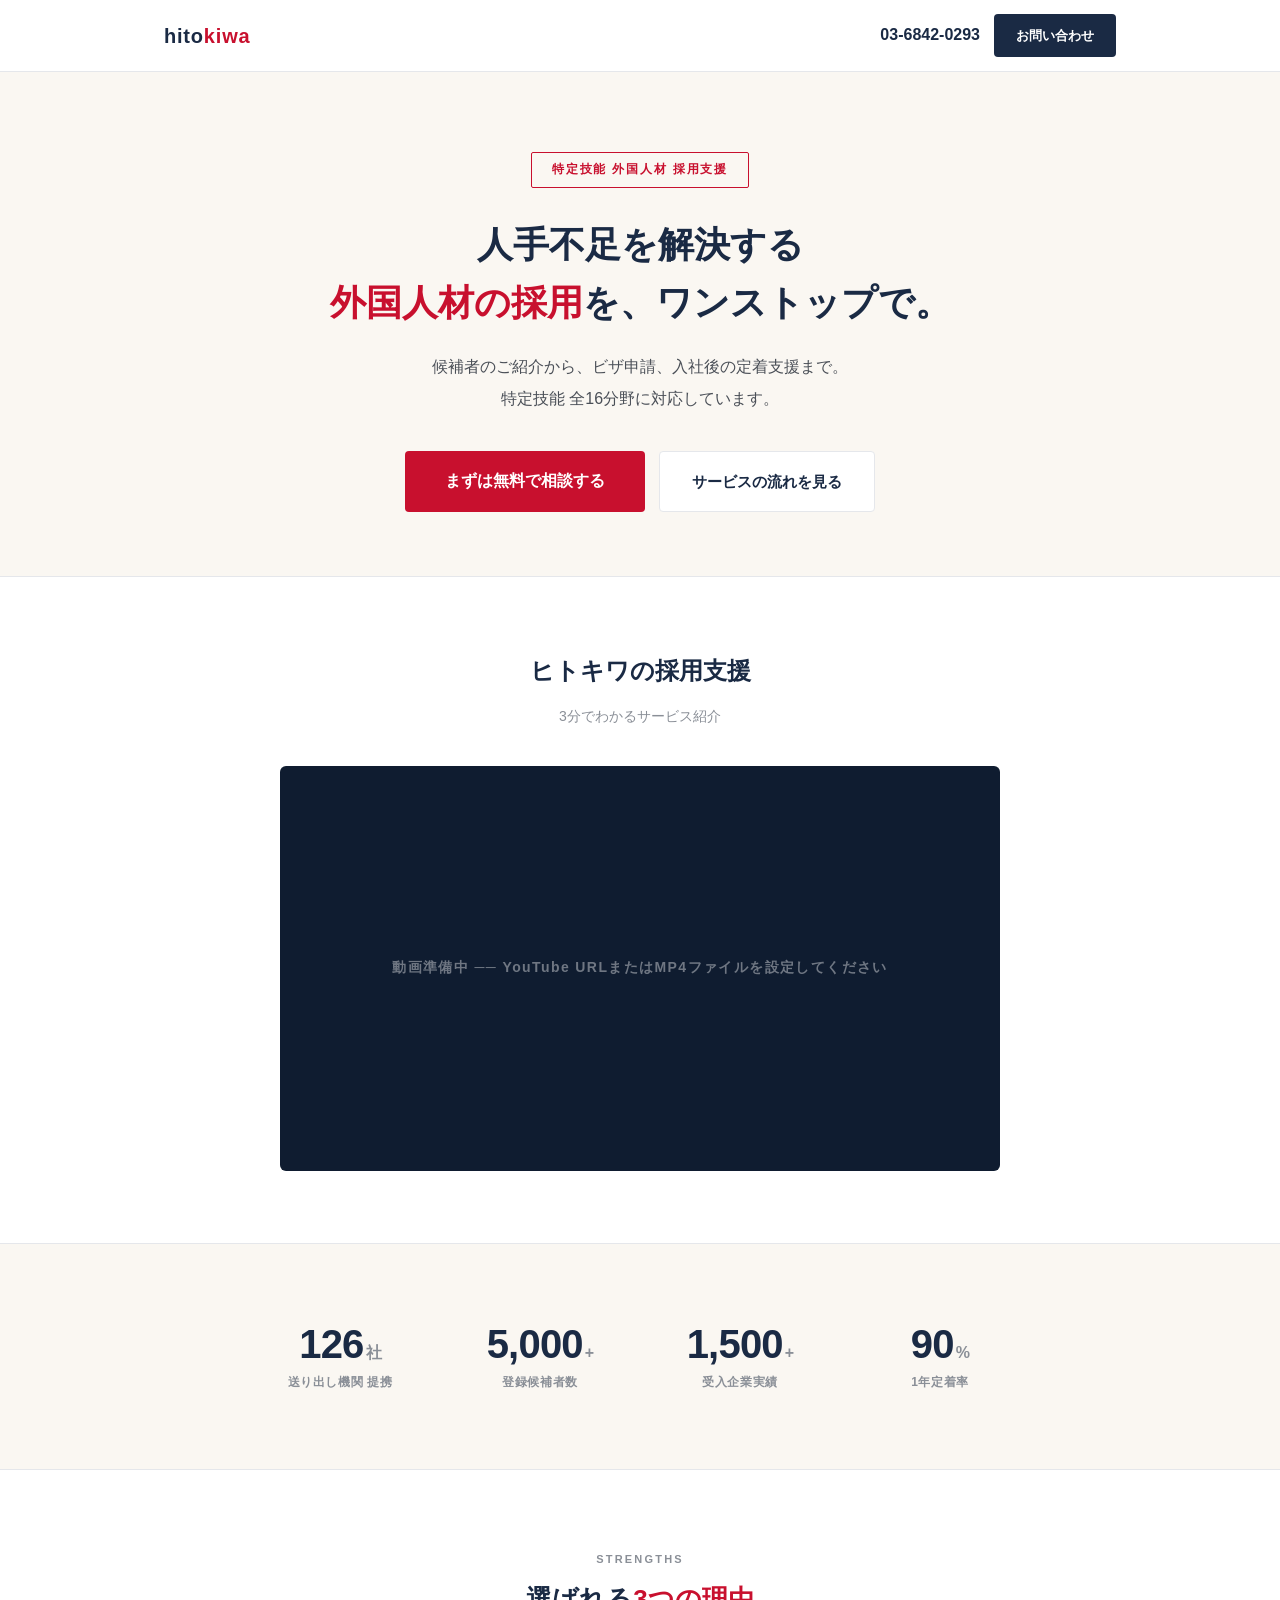
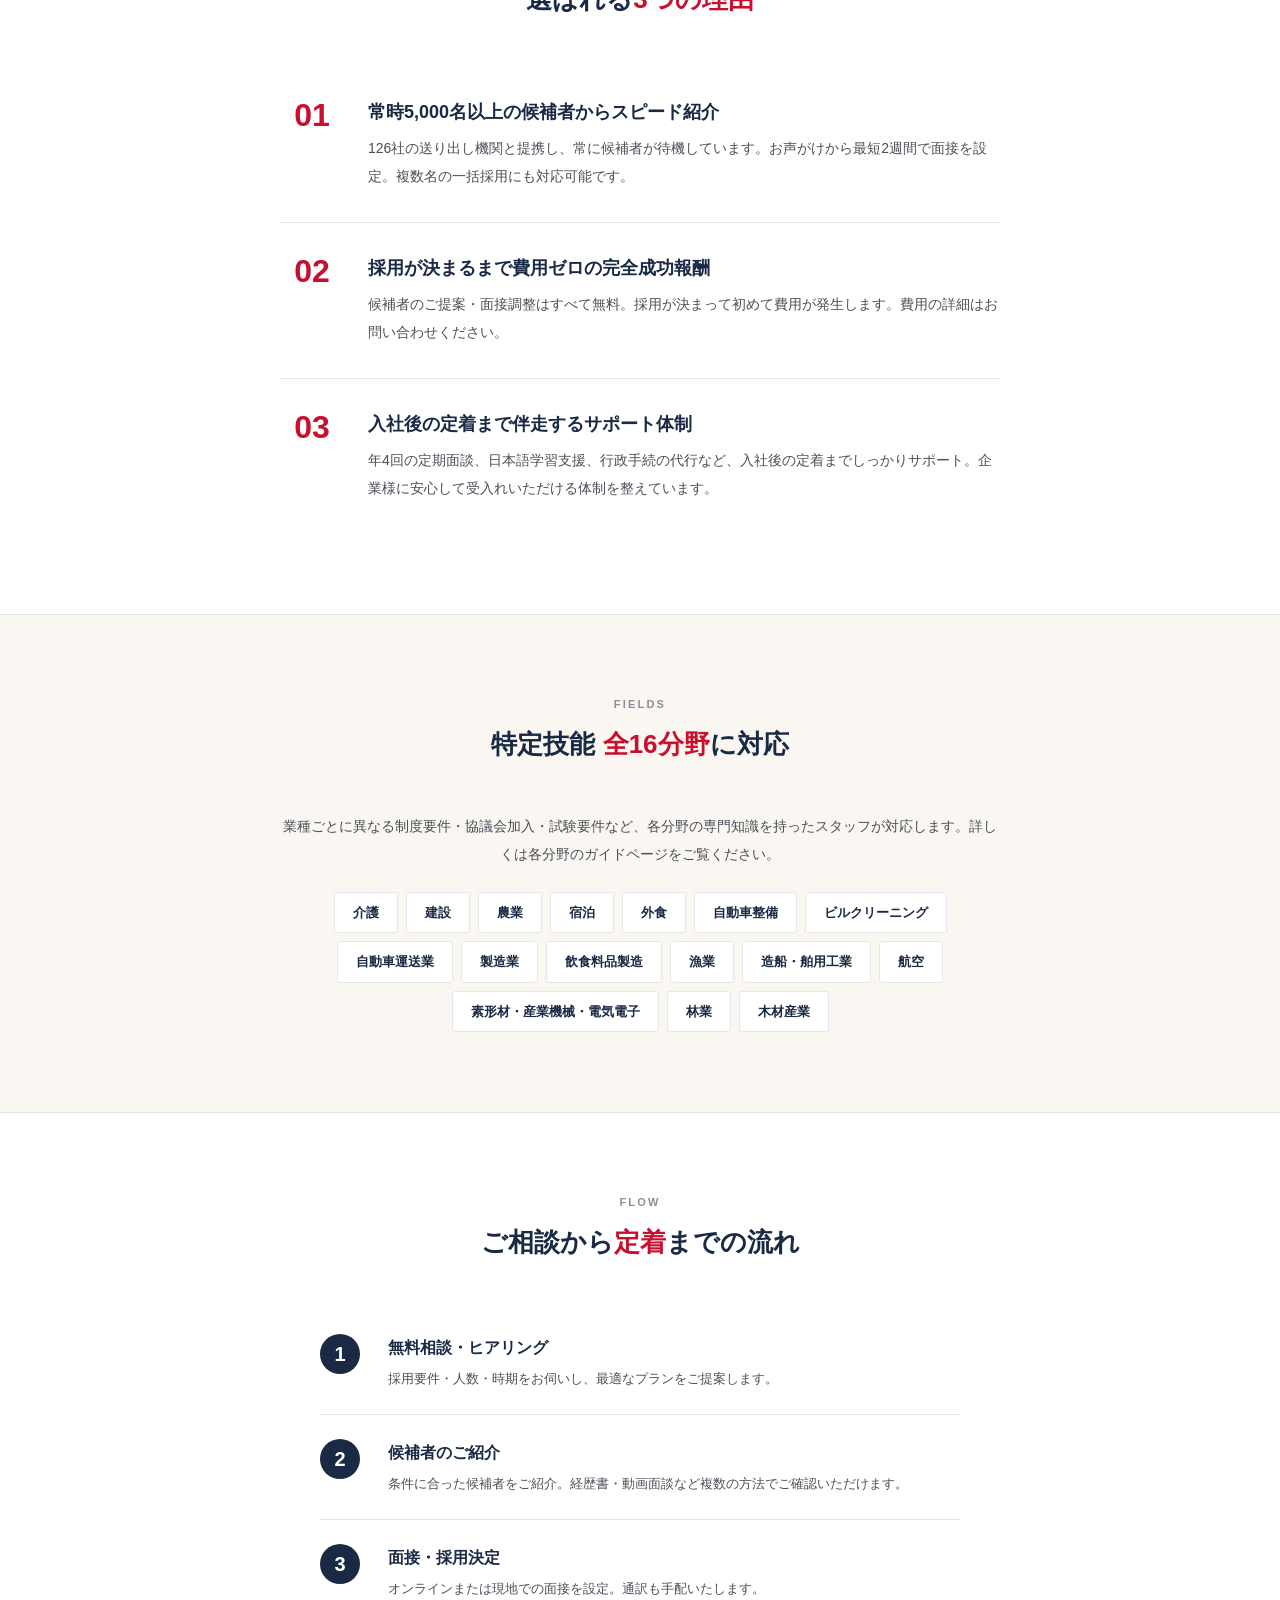
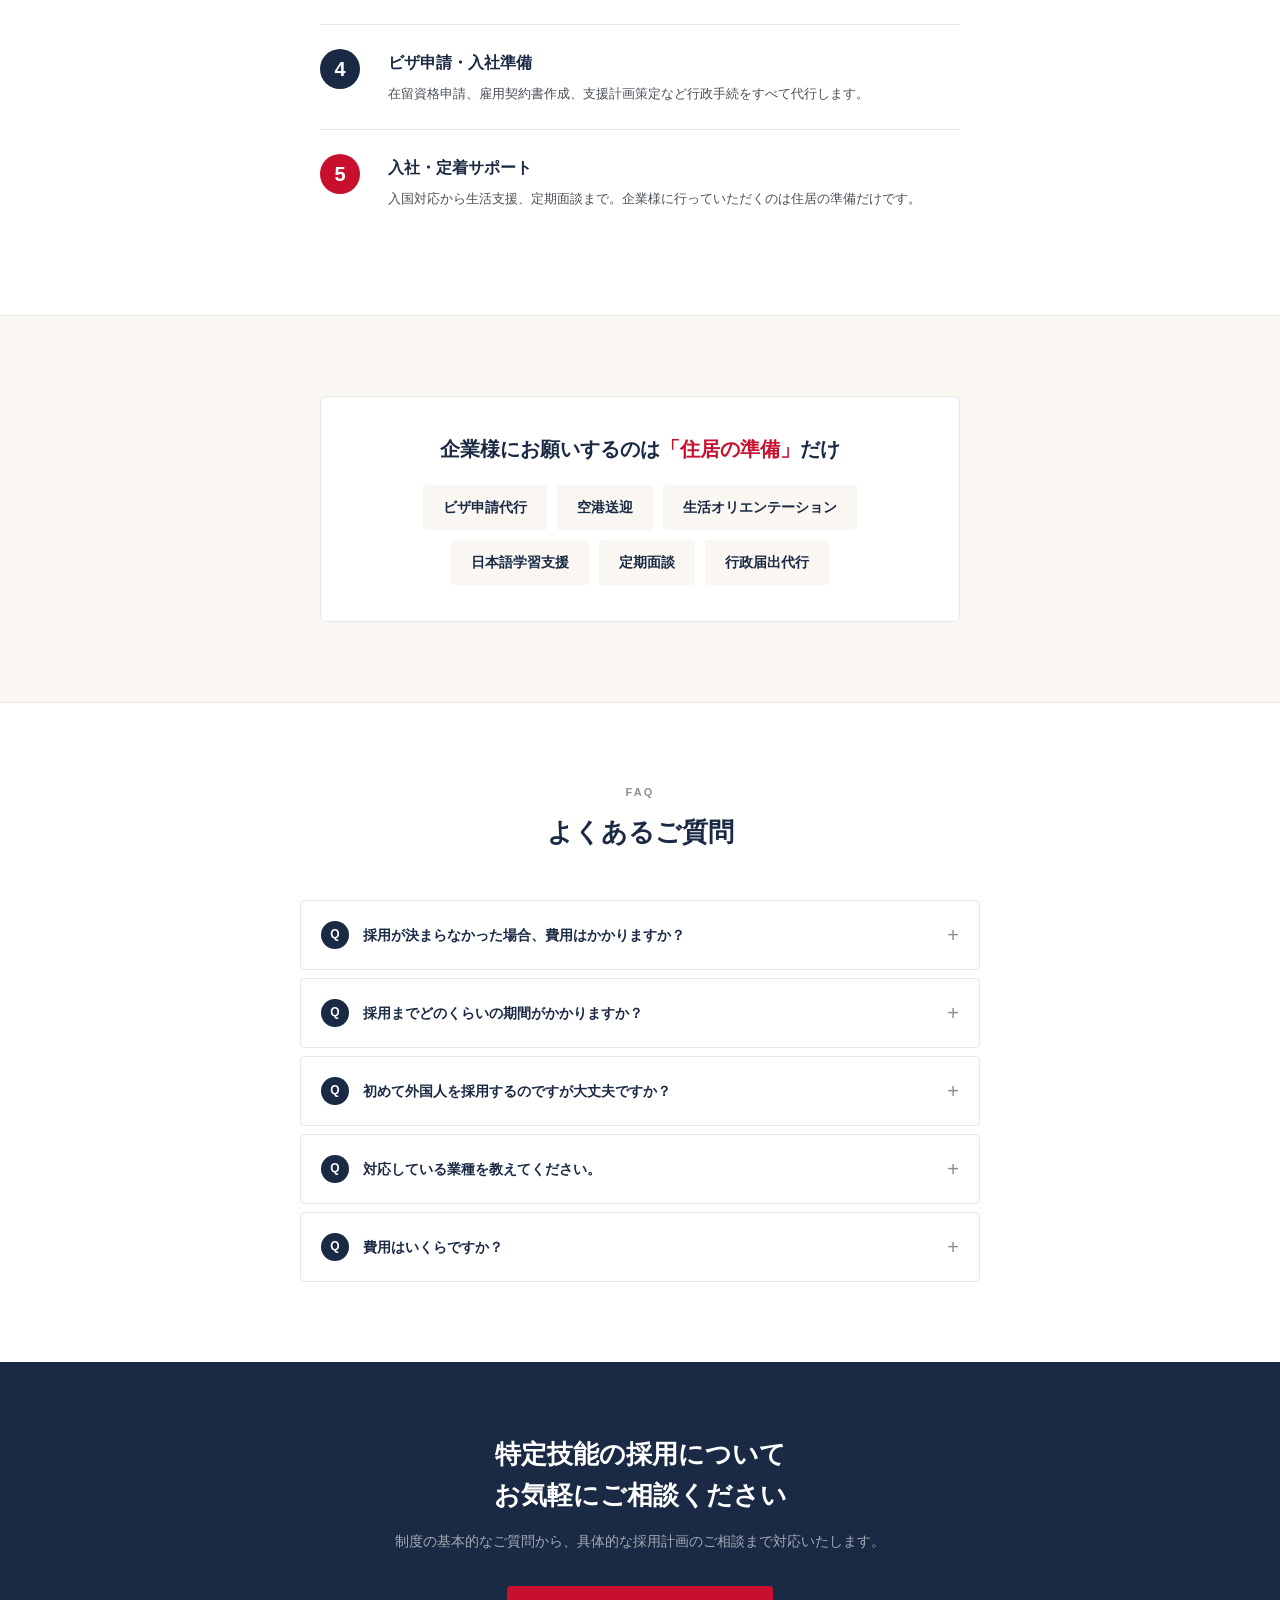
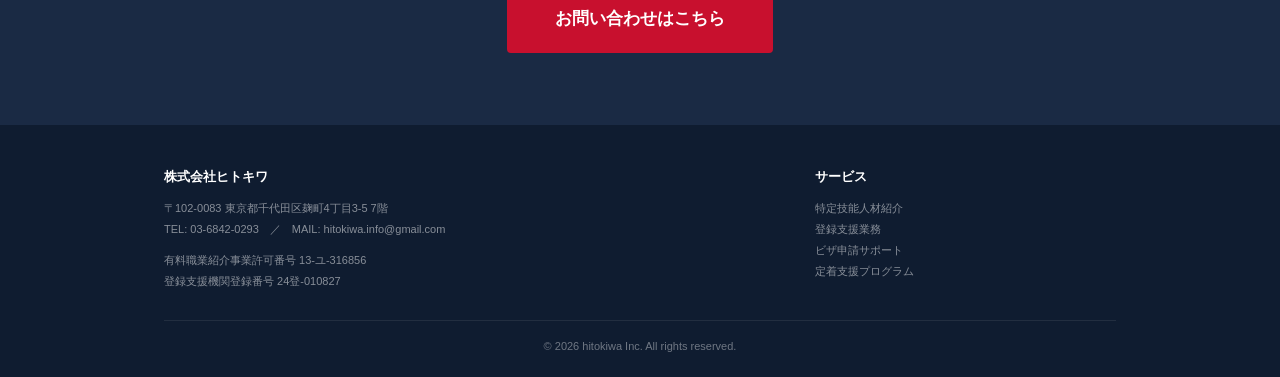
==== index.html @ 57a80566 "特定技能LP・全業種ページ公開" ====
<!DOCTYPE html>
<html lang="ja">
<head>
<meta charset="UTF-8">
<meta name="viewport" content="width=device-width, initial-scale=1.0">
<title>特定技能 外国人採用なら株式会社ヒトキワ｜全16分野対応</title>
<meta name="description" content="特定技能外国人材の採用をワンストップでサポート。全16分野対応、候補者紹介から定着支援まで。株式会社ヒトキワ。">
<style>
  :root{
    --red:#c8102e;
    --red-2:#9d0a23;
    --navy:#1a2a44;
    --navy-2:#0f1c30;
    --ivory:#faf7f2;
    --gold:#c9a961;
    --black:#1a1a1a;
    --gray-700:#4a4f57;
    --gray-500:#8a8f97;
    --gray-200:#e5e7eb;
    --gray-100:#f3f4f6;
    --sans:"Hiragino Kaku Gothic ProN","Hiragino Sans","Noto Sans JP","Yu Gothic Medium","Meiryo",sans-serif;
  }
  *{box-sizing:border-box;margin:0;padding:0}
  html{scroll-behavior:smooth}
  body{background:#fff;color:var(--black);font-family:var(--sans);line-height:1.8;-webkit-font-smoothing:antialiased;font-size:15px}
  a{color:inherit;text-decoration:none}
  .wrap{max-width:1000px;margin:0 auto;padding:0 24px}

  /* ===== Top bar ===== */
  .topbar{background:#fff;border-bottom:1px solid var(--gray-200);position:sticky;top:0;z-index:100}
  .topbar-inner{max-width:1000px;margin:0 auto;padding:14px 24px;display:flex;align-items:center;justify-content:space-between}
  .logo{font-weight:900;font-size:20px;color:var(--navy);letter-spacing:.04em}
  .logo span{color:var(--red)}
  .top-cta{display:flex;gap:14px;align-items:center}
  .top-tel{font-weight:900;color:var(--navy);font-size:16px}
  .btn-contact{background:var(--navy);color:#fff;padding:10px 22px;border-radius:4px;font-weight:700;font-size:13px;transition:background .2s}
  .btn-contact:hover{background:var(--navy-2)}

  /* ===== Hero ===== */
  .hero{padding:80px 24px 64px;text-align:center;background:var(--ivory);border-bottom:1px solid var(--gray-200)}
  .hero-label{display:inline-block;font-size:12px;font-weight:700;color:var(--red);letter-spacing:.15em;border:1px solid var(--red);padding:6px 20px;border-radius:2px;margin-bottom:28px}
  .hero h1{font-size:36px;font-weight:900;line-height:1.6;color:var(--navy);margin-bottom:20px}
  .hero h1 em{font-style:normal;color:var(--red)}
  .hero .lead{font-size:16px;color:var(--gray-700);line-height:2.0;max-width:640px;margin:0 auto 36px}
  .hero-cta{display:flex;gap:14px;justify-content:center;flex-wrap:wrap}
  .btn-main{background:var(--red);color:#fff;padding:16px 40px;border-radius:4px;font-weight:900;font-size:16px;transition:all .2s;display:inline-block}
  .btn-main:hover{background:var(--red-2)}
  .btn-sub{background:#fff;color:var(--navy);padding:16px 32px;border-radius:4px;font-weight:700;font-size:15px;border:1px solid var(--gray-200);transition:all .2s;display:inline-block}
  .btn-sub:hover{background:var(--gray-100)}

  /* ===== Video ===== */
  .video-sec{padding:72px 0;background:#fff}
  .video-sec h2{text-align:center;font-size:24px;font-weight:900;color:var(--navy);margin-bottom:12px}
  .video-sec .sub{text-align:center;font-size:14px;color:var(--gray-500);margin-bottom:36px}
  .video-wrap{max-width:720px;margin:0 auto;aspect-ratio:16/9;background:var(--navy-2);border-radius:6px;overflow:hidden}
  .video-wrap iframe,.video-wrap video{width:100%;height:100%;border:none;display:block}
  .video-placeholder{width:100%;height:100%;display:flex;align-items:center;justify-content:center;color:rgba(255,255,255,.4);font-size:14px;font-weight:700;letter-spacing:.1em}

  /* ===== Numbers ===== */
  .numbers{padding:56px 0;background:var(--ivory);border-top:1px solid var(--gray-200);border-bottom:1px solid var(--gray-200)}
  .num-grid{display:grid;grid-template-columns:repeat(4,1fr);gap:0;max-width:800px;margin:0 auto}
  .num-item{text-align:center;padding:20px 16px}
  .num-item .val{font-size:40px;font-weight:900;color:var(--navy);line-height:1.2;letter-spacing:-.02em}
  .num-item .val span{font-size:16px;font-weight:700;color:var(--gray-500);margin-left:2px}
  .num-item .label{font-size:12px;color:var(--gray-500);margin-top:4px;font-weight:700;letter-spacing:.05em}

  /* ===== Section ===== */
  .sec{padding:80px 0}
  .sec-label{font-size:11px;font-weight:700;color:var(--gray-500);letter-spacing:.2em;text-align:center;margin-bottom:10px}
  .sec h2{text-align:center;font-size:26px;font-weight:900;color:var(--navy);line-height:1.5;margin-bottom:48px}
  .sec h2 em{font-style:normal;color:var(--red)}

  /* ===== Strengths ===== */
  .strengths{background:#fff}
  .str-list{display:grid;grid-template-columns:1fr;gap:0;max-width:720px;margin:0 auto}
  .str-item{display:grid;grid-template-columns:64px 1fr;gap:24px;align-items:start;padding:32px 0;border-bottom:1px solid var(--gray-200)}
  .str-item:last-child{border-bottom:none}
  .str-num{font-size:32px;font-weight:900;color:var(--red);text-align:center;line-height:1}
  .str-item h3{font-size:18px;font-weight:900;color:var(--navy);margin-bottom:8px;line-height:1.5}
  .str-item p{font-size:14px;color:var(--gray-700);line-height:2.0}

  /* ===== Fields ===== */
  .fields{background:var(--ivory);border-top:1px solid var(--gray-200);border-bottom:1px solid var(--gray-200)}
  .fields-inner{max-width:720px;margin:0 auto}
  .fields-inner p{font-size:14px;color:var(--gray-700);line-height:2.0;text-align:center}
  .field-tags{display:flex;flex-wrap:wrap;gap:8px;justify-content:center;margin-top:24px}
  .field-tags a{display:inline-block;padding:8px 18px;font-size:13px;font-weight:700;color:var(--navy);background:#fff;border:1px solid var(--gray-200);border-radius:3px;transition:all .2s}
  .field-tags a:hover{border-color:var(--red);color:var(--red)}

  /* ===== Flow ===== */
  .flow{background:#fff}
  .flow-list{max-width:640px;margin:0 auto;counter-reset:step}
  .flow-item{display:grid;grid-template-columns:48px 1fr;gap:20px;padding:24px 0;border-bottom:1px solid var(--gray-200);align-items:start}
  .flow-item:last-child{border-bottom:none}
  .flow-item::before{counter-increment:step;content:counter(step);font-size:20px;font-weight:900;color:#fff;background:var(--navy);width:40px;height:40px;border-radius:50%;display:flex;align-items:center;justify-content:center;flex-shrink:0}
  .flow-item:last-child::before{background:var(--red)}
  .flow-item h4{font-size:16px;font-weight:900;color:var(--navy);margin-bottom:4px}
  .flow-item p{font-size:13px;color:var(--gray-700);line-height:1.8}

  /* ===== Support ===== */
  .support{background:var(--ivory);border-top:1px solid var(--gray-200);border-bottom:1px solid var(--gray-200)}
  .support-box{max-width:640px;margin:0 auto;background:#fff;border:1px solid var(--gray-200);border-radius:6px;padding:36px 32px;text-align:center}
  .support-box h3{font-size:20px;font-weight:900;color:var(--navy);margin-bottom:20px;line-height:1.6}
  .support-box h3 em{font-style:normal;color:var(--red)}
  .support-tags{display:flex;flex-wrap:wrap;gap:10px;justify-content:center}
  .support-tags span{font-size:14px;font-weight:700;color:var(--navy);padding:10px 20px;background:var(--ivory);border-radius:3px}

  /* ===== FAQ ===== */
  .faq{background:#fff}
  .faq-list{max-width:680px;margin:0 auto;display:flex;flex-direction:column;gap:8px}
  .faq-item{border:1px solid var(--gray-200);border-radius:4px;overflow:hidden}
  .faq-q{padding:18px 20px;font-weight:700;color:var(--navy);cursor:pointer;display:flex;gap:14px;align-items:center;font-size:14px;line-height:1.6}
  .faq-q::before{content:"Q";background:var(--navy);color:#fff;width:28px;height:28px;border-radius:50%;display:flex;align-items:center;justify-content:center;font-size:12px;font-weight:900;flex-shrink:0}
  .faq-q::after{content:"+";color:var(--gray-500);font-size:20px;font-weight:300;margin-left:auto;flex-shrink:0}
  .faq-a{padding:0 20px 18px 62px;color:var(--gray-700);font-size:14px;line-height:2.0;display:none}
  details[open] .faq-q::after{content:"\2212"}
  details[open] .faq-a{display:block}
  details summary{list-style:none}
  details summary::-webkit-details-marker{display:none}

  /* ===== CTA bottom ===== */
  .cta-bottom{background:var(--navy);color:#fff;padding:72px 0;text-align:center}
  .cta-bottom h2{font-size:26px;font-weight:900;line-height:1.6;margin-bottom:12px;color:#fff}
  .cta-bottom .sub{font-size:14px;color:rgba(255,255,255,.6);margin-bottom:32px}
  .cta-bottom .btn-main{background:var(--red);font-size:17px;padding:18px 48px}
  .cta-bottom .btn-main:hover{background:var(--red-2)}

  /* ===== Footer ===== */
  footer{background:var(--navy-2);color:rgba(255,255,255,.6);padding:40px 0 20px;font-size:12px}
  .foot-inner{max-width:1000px;margin:0 auto;padding:0 24px}
  .foot-grid{display:grid;grid-template-columns:2fr 1fr;gap:48px;margin-bottom:28px}
  .foot-grid h6{color:#fff;font-size:13px;margin-bottom:10px;font-weight:900}
  .foot-grid p{font-size:11px;line-height:1.9;color:rgba(255,255,255,.5)}
  .foot-bottom{border-top:1px solid rgba(255,255,255,.08);padding-top:16px;text-align:center;font-size:11px;color:rgba(255,255,255,.4)}

  /* ===== Floating CTA ===== */
  .float-cta{position:fixed;bottom:0;left:0;right:0;background:#fff;border-top:1px solid var(--gray-200);padding:10px 14px;display:none;z-index:99;box-shadow:0 -2px 12px rgba(0,0,0,.06)}
  .float-cta a{display:block;text-align:center;background:var(--red);color:#fff;padding:14px;border-radius:4px;font-weight:900;font-size:14px}

  /* ===== Mobile ===== */
  @media(max-width:768px){
    .topbar-inner{padding:10px 16px}
    .top-tel{display:none}
    .hero{padding:56px 20px 48px}
    .hero h1{font-size:24px}
    .hero .lead{font-size:14px}
    .num-grid{grid-template-columns:repeat(2,1fr)}
    .num-item .val{font-size:30px}
    .sec{padding:56px 0}
    .sec h2{font-size:21px;margin-bottom:36px}
    .str-item{grid-template-columns:48px 1fr;gap:16px;padding:24px 0}
    .str-num{font-size:26px}
    .field-tags{gap:6px}
    .field-tags a{padding:6px 14px;font-size:12px}
    .flow-list{margin:0 auto}
    .support-box{padding:28px 20px}
    .cta-bottom h2{font-size:21px}
    .float-cta{display:block}
    body{padding-bottom:72px}
    .foot-grid{grid-template-columns:1fr;gap:24px}
    .video-sec h2{font-size:20px}
  }
</style>
</head>
<body>

<!-- Top bar -->
<div class="topbar">
  <div class="topbar-inner">
    <div class="logo">hito<span>kiwa</span></div>
    <div class="top-cta">
      <div class="top-tel">03-6842-0293</div>
      <a href="https://hito-kiwa.co.jp/contact/" class="btn-contact" target="_blank">お問い合わせ</a>
    </div>
  </div>
</div>

<!-- Hero -->
<section class="hero">
  <div class="hero-label">特定技能 外国人材 採用支援</div>
  <h1>人手不足を解決する<br><em>外国人材の採用</em>を、ワンストップで。</h1>
  <p class="lead">候補者のご紹介から、ビザ申請、入社後の定着支援まで。<br>特定技能 全16分野に対応しています。</p>
  <div class="hero-cta">
    <a href="https://hito-kiwa.co.jp/contact/" class="btn-main" target="_blank">まずは無料で相談する</a>
    <a href="#flow" class="btn-sub">サービスの流れを見る</a>
  </div>
</section>

<!-- Video -->
<section class="video-sec">
  <h2>ヒトキワの採用支援</h2>
  <p class="sub">3分でわかるサービス紹介</p>
  <div class="wrap">
    <div class="video-wrap">
      <!-- YouTube埋め込み例：下のコメントを外してsrc=にURLを入れてください -->
      <!-- <iframe src="https://www.youtube.com/embed/動画ID" allow="accelerometer; autoplay; clipboard-write; encrypted-media; gyroscope; picture-in-picture" allowfullscreen></iframe> -->
      <!-- MP4直接埋め込み例 -->
      <!-- <video controls poster="thumbnail.jpg"><source src="video.mp4" type="video/mp4"></video> -->
      <div class="video-placeholder">動画準備中 ── YouTube URLまたはMP4ファイルを設定してください</div>
    </div>
  </div>
</section>

<!-- Numbers -->
<div class="numbers">
  <div class="wrap">
    <div class="num-grid">
      <div class="num-item"><div class="val">126<span>社</span></div><div class="label">送り出し機関 提携</div></div>
      <div class="num-item"><div class="val">5,000<span>+</span></div><div class="label">登録候補者数</div></div>
      <div class="num-item"><div class="val">1,500<span>+</span></div><div class="label">受入企業実績</div></div>
      <div class="num-item"><div class="val">90<span>%</span></div><div class="label">1年定着率</div></div>
    </div>
  </div>
</div>

<!-- Strengths -->
<section class="sec strengths">
  <div class="wrap">
    <div class="sec-label">STRENGTHS</div>
    <h2>選ばれる<em>3つの理由</em></h2>
    <div class="str-list">
      <div class="str-item">
        <div class="str-num">01</div>
        <div>
          <h3>常時5,000名以上の候補者からスピード紹介</h3>
          <p>126社の送り出し機関と提携し、常に候補者が待機しています。お声がけから最短2週間で面接を設定。複数名の一括採用にも対応可能です。</p>
        </div>
      </div>
      <div class="str-item">
        <div class="str-num">02</div>
        <div>
          <h3>採用が決まるまで費用ゼロの完全成功報酬</h3>
          <p>候補者のご提案・面接調整はすべて無料。採用が決まって初めて費用が発生します。費用の詳細はお問い合わせください。</p>
        </div>
      </div>
      <div class="str-item">
        <div class="str-num">03</div>
        <div>
          <h3>入社後の定着まで伴走するサポート体制</h3>
          <p>年4回の定期面談、日本語学習支援、行政手続の代行など、入社後の定着までしっかりサポート。企業様に安心して受入れいただける体制を整えています。</p>
        </div>
      </div>
    </div>
  </div>
</section>

<!-- Fields -->
<section class="sec fields">
  <div class="wrap">
    <div class="sec-label">FIELDS</div>
    <h2>特定技能 <em>全16分野</em>に対応</h2>
    <div class="fields-inner">
      <p>業種ごとに異なる制度要件・協議会加入・試験要件など、各分野の専門知識を持ったスタッフが対応します。詳しくは各分野のガイドページをご覧ください。</p>
      <div class="field-tags">
        <a href="hitokiwa_kaigo_lp.html">介護</a>
        <a href="hitokiwa_kensetsu_lp.html">建設</a>
        <a href="hitokiwa_nogyo_lp.html">農業</a>
        <a href="hitokiwa_shukuhaku_lp.html">宿泊</a>
        <a href="hitokiwa_gaishoku_lp.html">外食</a>
        <a href="hitokiwa_jidosha_lp.html">自動車整備</a>
        <a href="hitokiwa_cleaning_lp.html">ビルクリーニング</a>
        <a href="hitokiwa_unso_lp.html">自動車運送業</a>
        <a href="#">製造業</a>
        <a href="#">飲食料品製造</a>
        <a href="#">漁業</a>
        <a href="#">造船・舶用工業</a>
        <a href="#">航空</a>
        <a href="#">素形材・産業機械・電気電子</a>
        <a href="#">林業</a>
        <a href="#">木材産業</a>
      </div>
    </div>
  </div>
</section>

<!-- Flow -->
<section class="sec flow" id="flow">
  <div class="wrap">
    <div class="sec-label">FLOW</div>
    <h2>ご相談から<em>定着</em>までの流れ</h2>
    <div class="flow-list">
      <div class="flow-item">
        <div>
          <h4>無料相談・ヒアリング</h4>
          <p>採用要件・人数・時期をお伺いし、最適なプランをご提案します。</p>
        </div>
      </div>
      <div class="flow-item">
        <div>
          <h4>候補者のご紹介</h4>
          <p>条件に合った候補者をご紹介。経歴書・動画面談など複数の方法でご確認いただけます。</p>
        </div>
      </div>
      <div class="flow-item">
        <div>
          <h4>面接・採用決定</h4>
          <p>オンラインまたは現地での面接を設定。通訳も手配いたします。</p>
        </div>
      </div>
      <div class="flow-item">
        <div>
          <h4>ビザ申請・入社準備</h4>
          <p>在留資格申請、雇用契約書作成、支援計画策定など行政手続をすべて代行します。</p>
        </div>
      </div>
      <div class="flow-item">
        <div>
          <h4>入社・定着サポート</h4>
          <p>入国対応から生活支援、定期面談まで。企業様に行っていただくのは住居の準備だけです。</p>
        </div>
      </div>
    </div>
  </div>
</section>

<!-- Support -->
<section class="sec support">
  <div class="wrap">
    <div class="support-box">
      <h3>企業様にお願いするのは<em>「住居の準備」</em>だけ</h3>
      <div class="support-tags">
        <span>ビザ申請代行</span>
        <span>空港送迎</span>
        <span>生活オリエンテーション</span>
        <span>日本語学習支援</span>
        <span>定期面談</span>
        <span>行政届出代行</span>
      </div>
    </div>
  </div>
</section>

<!-- FAQ -->
<section class="sec faq">
  <div class="wrap">
    <div class="sec-label">FAQ</div>
    <h2>よくあるご質問</h2>
    <div class="faq-list">
      <details class="faq-item">
        <summary class="faq-q">採用が決まらなかった場合、費用はかかりますか？</summary>
        <div class="faq-a">完全成功報酬型のため、内定受諾までは一切費用が発生しません。候補者のご提案・面接調整もすべて無料です。</div>
      </details>
      <details class="faq-item">
        <summary class="faq-q">採用までどのくらいの期間がかかりますか？</summary>
        <div class="faq-a">最短2週間で面接機会をご提供できます。内定から入社までは、ビザ申請の関係で4〜6ヶ月が目安です。</div>
      </details>
      <details class="faq-item">
        <summary class="faq-q">初めて外国人を採用するのですが大丈夫ですか？</summary>
        <div class="faq-a">はい、初めての企業様も多数ご支援しています。受入体制の構築から行政手続、社内ガイダンスまで、専任チームが伴走しますのでご安心ください。</div>
      </details>
      <details class="faq-item">
        <summary class="faq-q">対応している業種を教えてください。</summary>
        <div class="faq-a">特定技能の対象16分野すべてに対応しています。介護、建設、製造、宿泊、農業、外食、飲食料品製造、自動車整備、ビルクリーニング、自動車運送業ほか。</div>
      </details>
      <details class="faq-item">
        <summary class="faq-q">費用はいくらですか？</summary>
        <div class="faq-a">業種や採用条件によって異なります。まずはお気軽にお問い合わせください。</div>
      </details>
    </div>
  </div>
</section>

<!-- CTA -->
<section class="cta-bottom">
  <div class="wrap">
    <h2>特定技能の採用について<br>お気軽にご相談ください</h2>
    <p class="sub">制度の基本的なご質問から、具体的な採用計画のご相談まで対応いたします。</p>
    <a href="https://hito-kiwa.co.jp/contact/" class="btn-main" target="_blank">お問い合わせはこちら</a>
  </div>
</section>

<!-- Footer -->
<footer>
  <div class="foot-inner">
    <div class="foot-grid">
      <div>
        <h6>株式会社ヒトキワ</h6>
        <p>〒102-0083 東京都千代田区麹町4丁目3-5 7階<br>TEL: 03-6842-0293　／　MAIL: hitokiwa.info@gmail.com</p>
        <p style="margin-top:10px">有料職業紹介事業許可番号 13-ユ-316856<br>登録支援機関登録番号 24登-010827</p>
      </div>
      <div>
        <h6>サービス</h6>
        <p>特定技能人材紹介<br>登録支援業務<br>ビザ申請サポート<br>定着支援プログラム</p>
      </div>
    </div>
    <div class="foot-bottom">&copy; 2026 hitokiwa Inc. All rights reserved.</div>
  </div>
</footer>

<!-- Floating CTA (mobile) -->
<div class="float-cta">
  <a href="https://hito-kiwa.co.jp/contact/" target="_blank">お問い合わせはこちら</a>
</div>

</body>
</html>
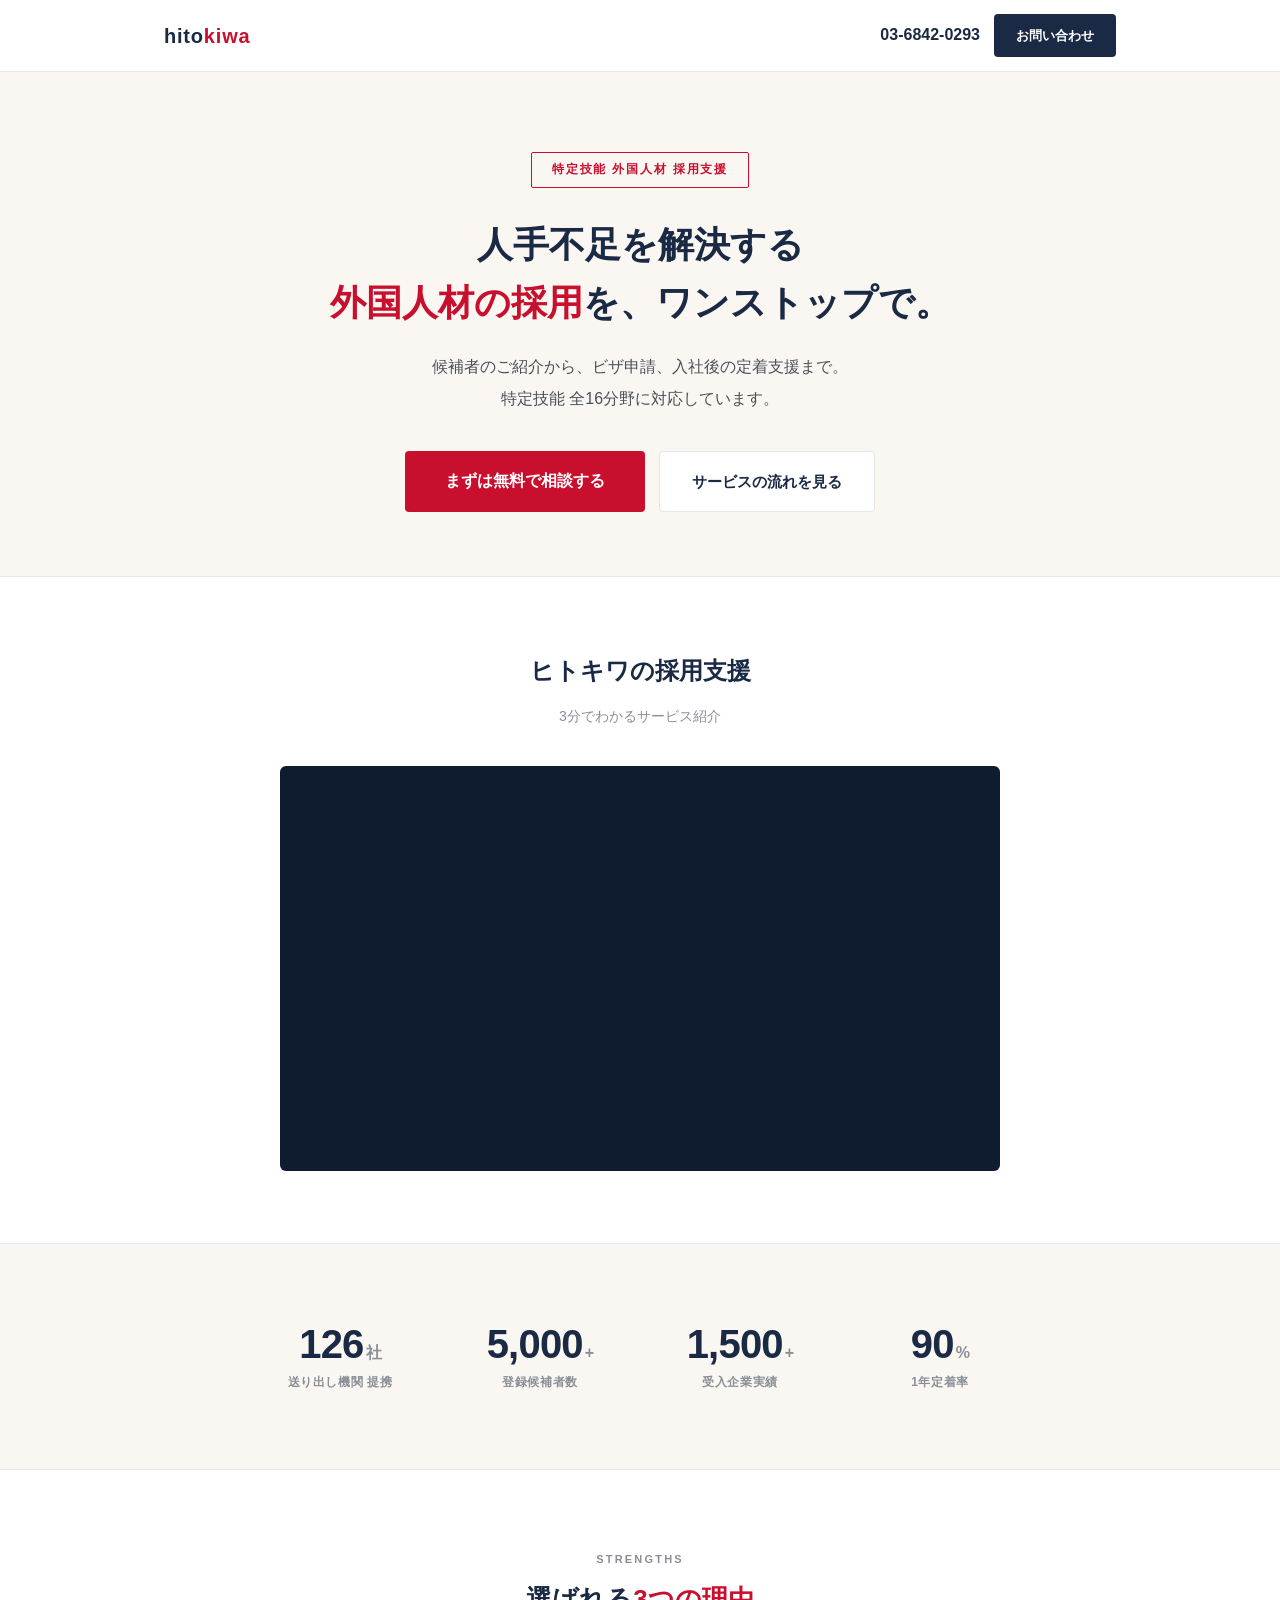
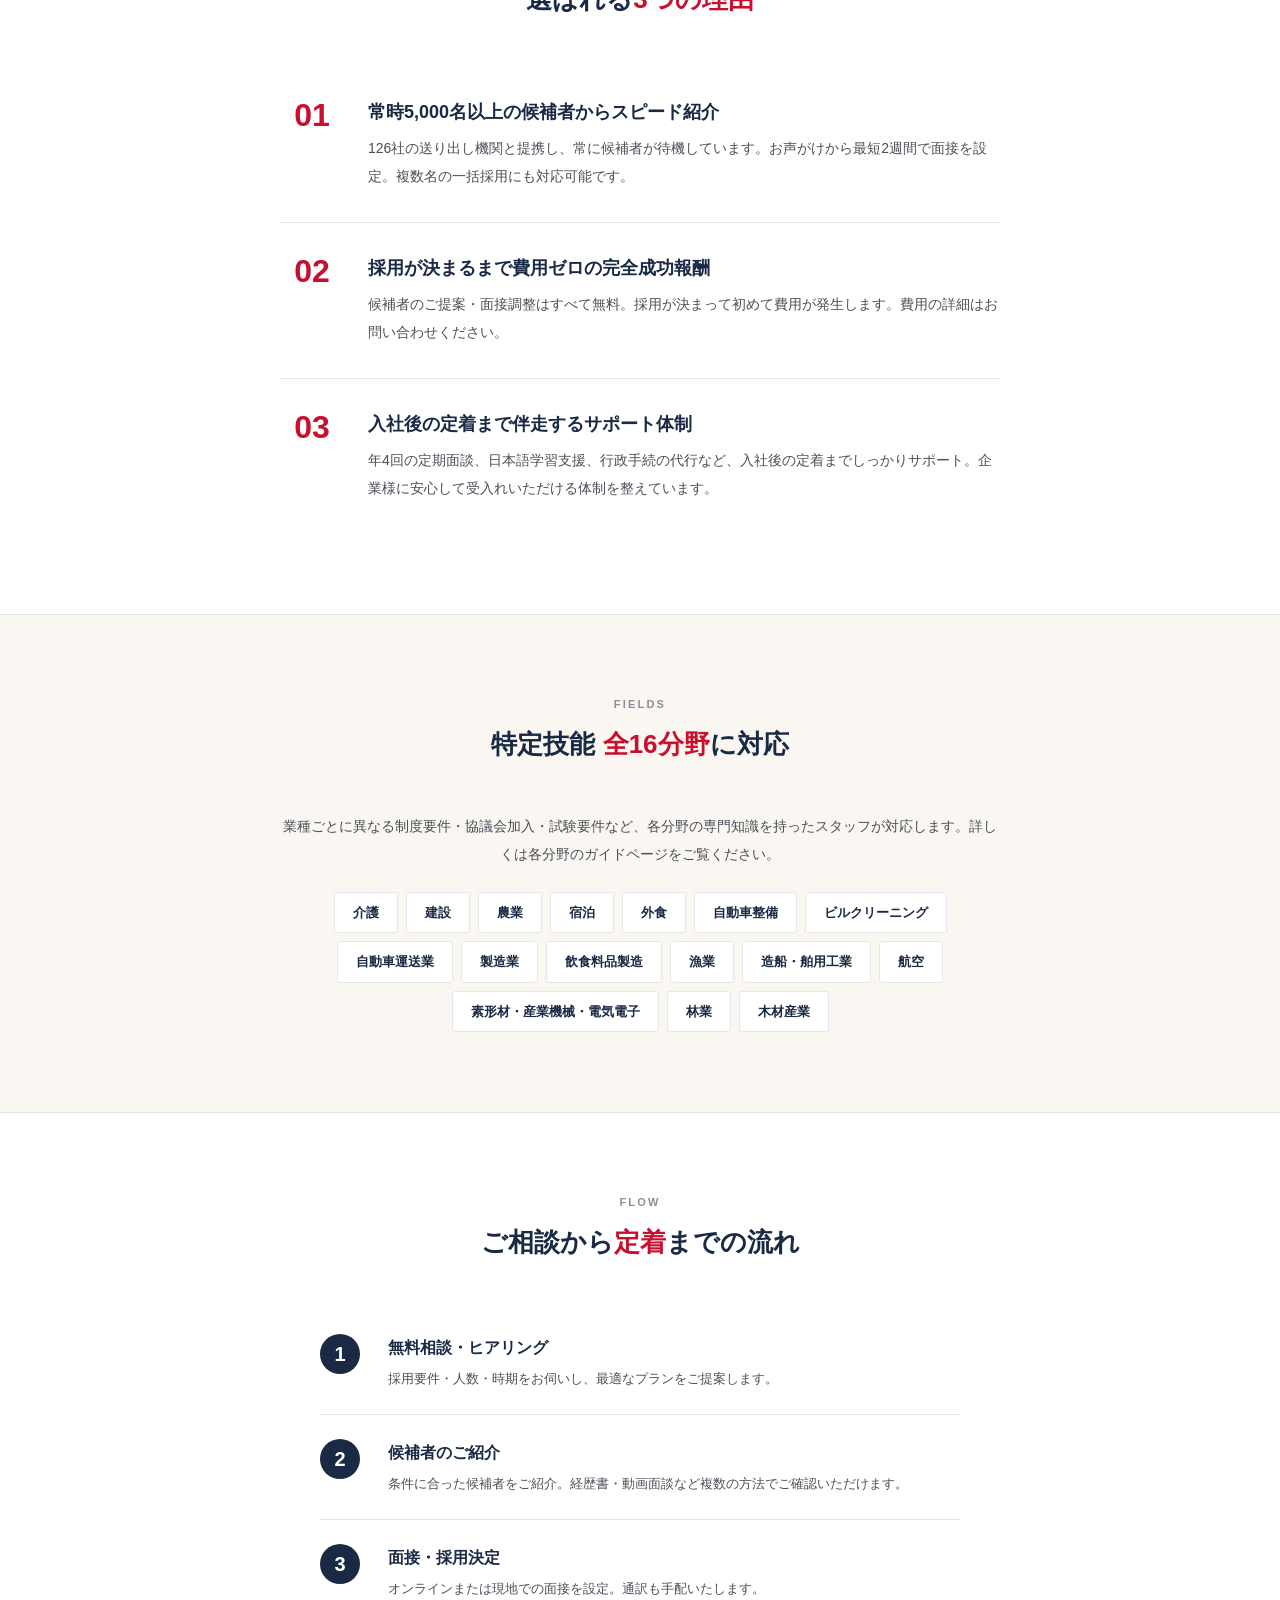
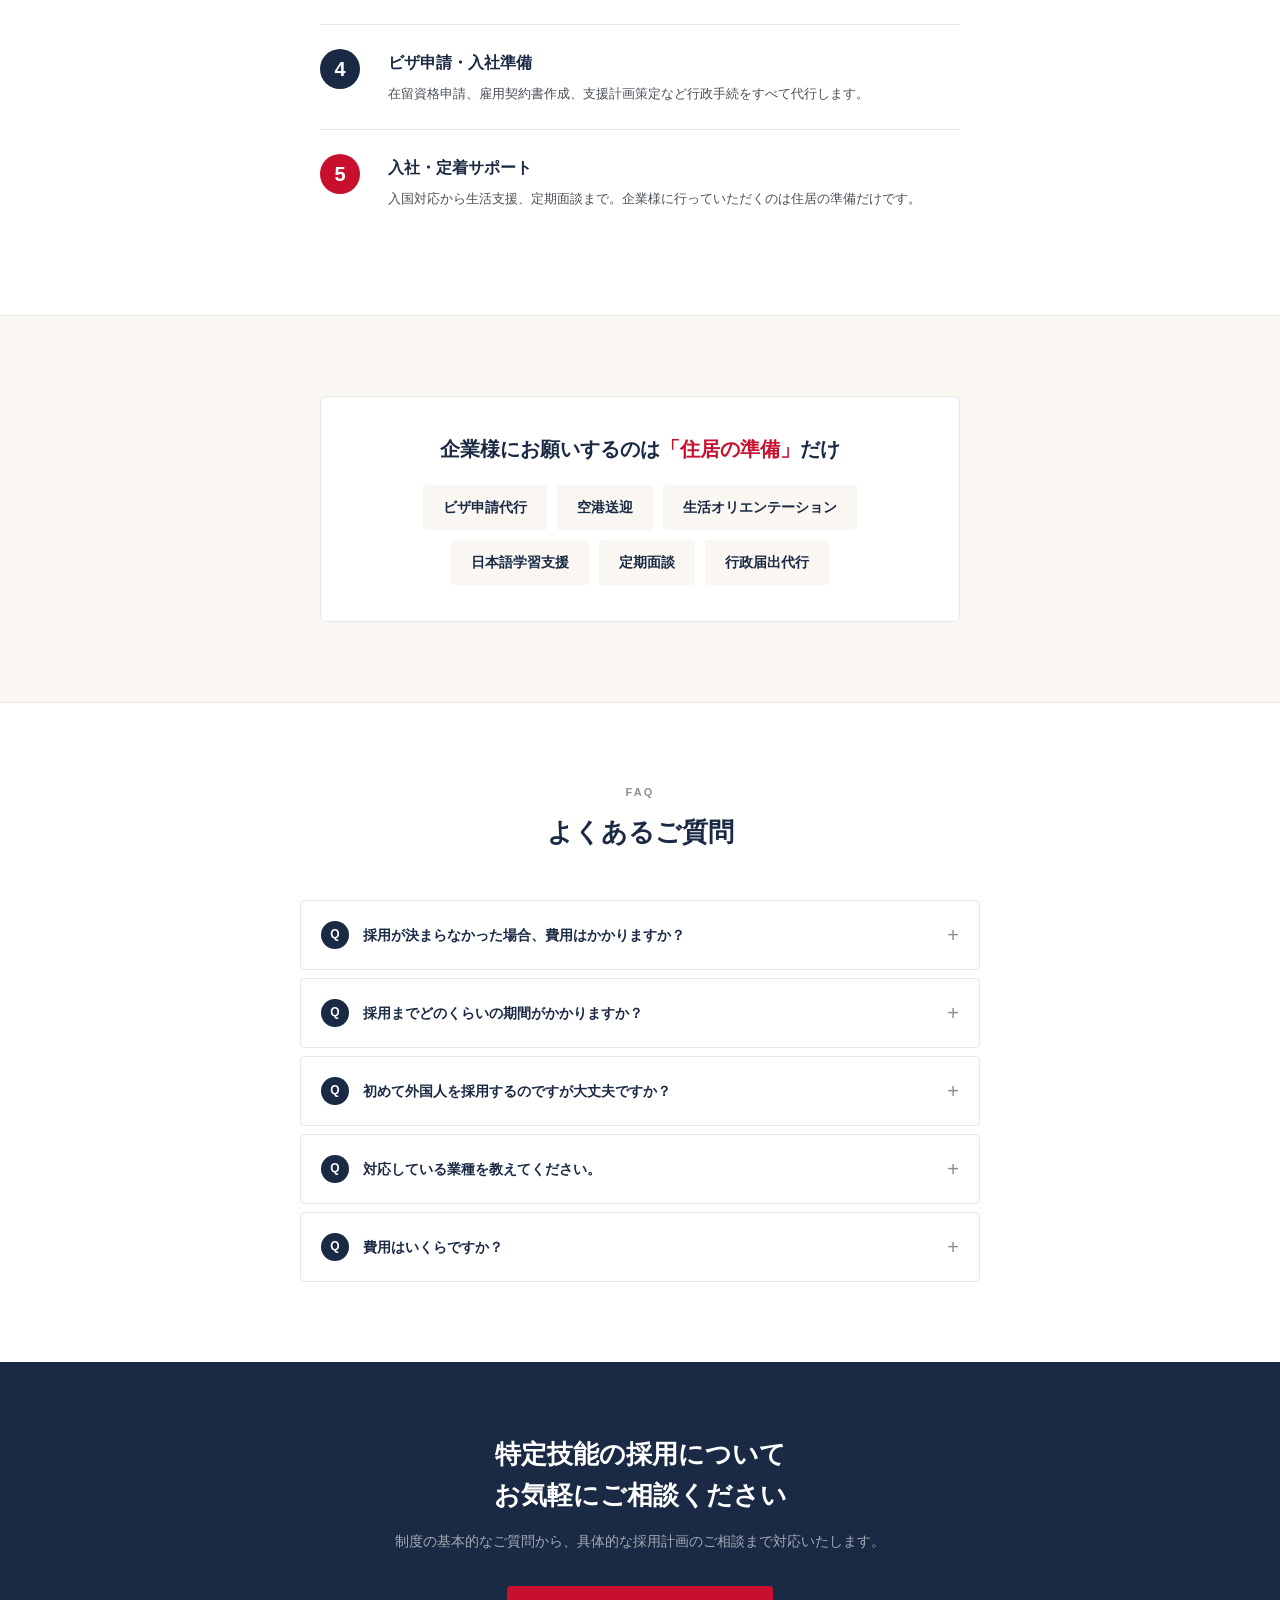
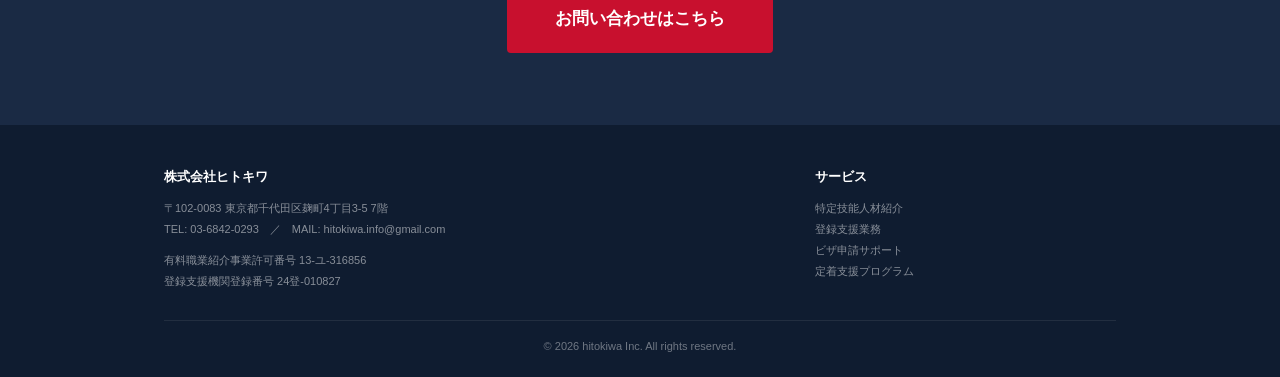
==== commit b9395924: "YouTube動画埋め込み" ====
--- a/index.html
+++ b/index.html
@@ -196,7 +196,7 @@
       <!-- <iframe src="https://www.youtube.com/embed/動画ID" allow="accelerometer; autoplay; clipboard-write; encrypted-media; gyroscope; picture-in-picture" allowfullscreen></iframe> -->
       <!-- MP4直接埋め込み例 -->
       <!-- <video controls poster="thumbnail.jpg"><source src="video.mp4" type="video/mp4"></video> -->
-      <div class="video-placeholder">動画準備中 ── YouTube URLまたはMP4ファイルを設定してください</div>
+      <iframe src="https://www.youtube.com/embed/fs3rvUshFck" allow="accelerometer; autoplay; clipboard-write; encrypted-media; gyroscope; picture-in-picture" allowfullscreen></iframe>
     </div>
   </div>
 </section>
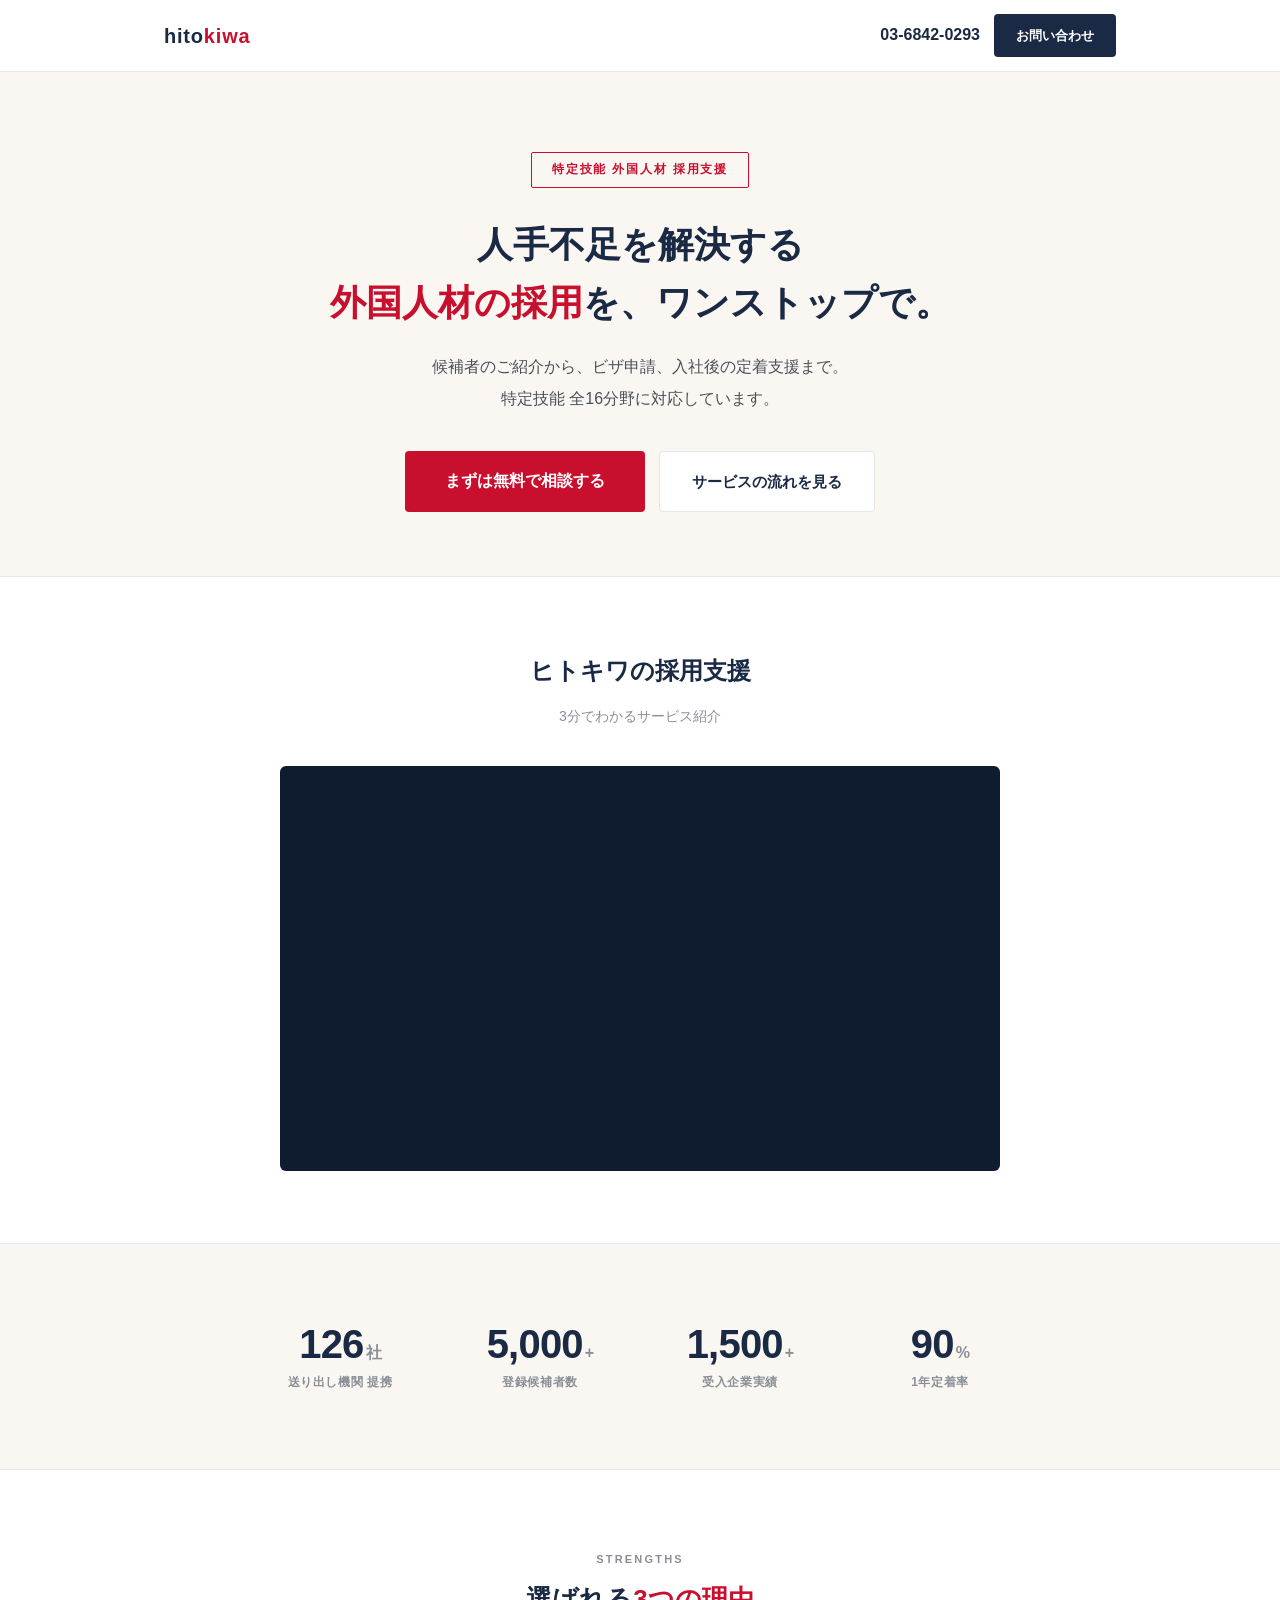
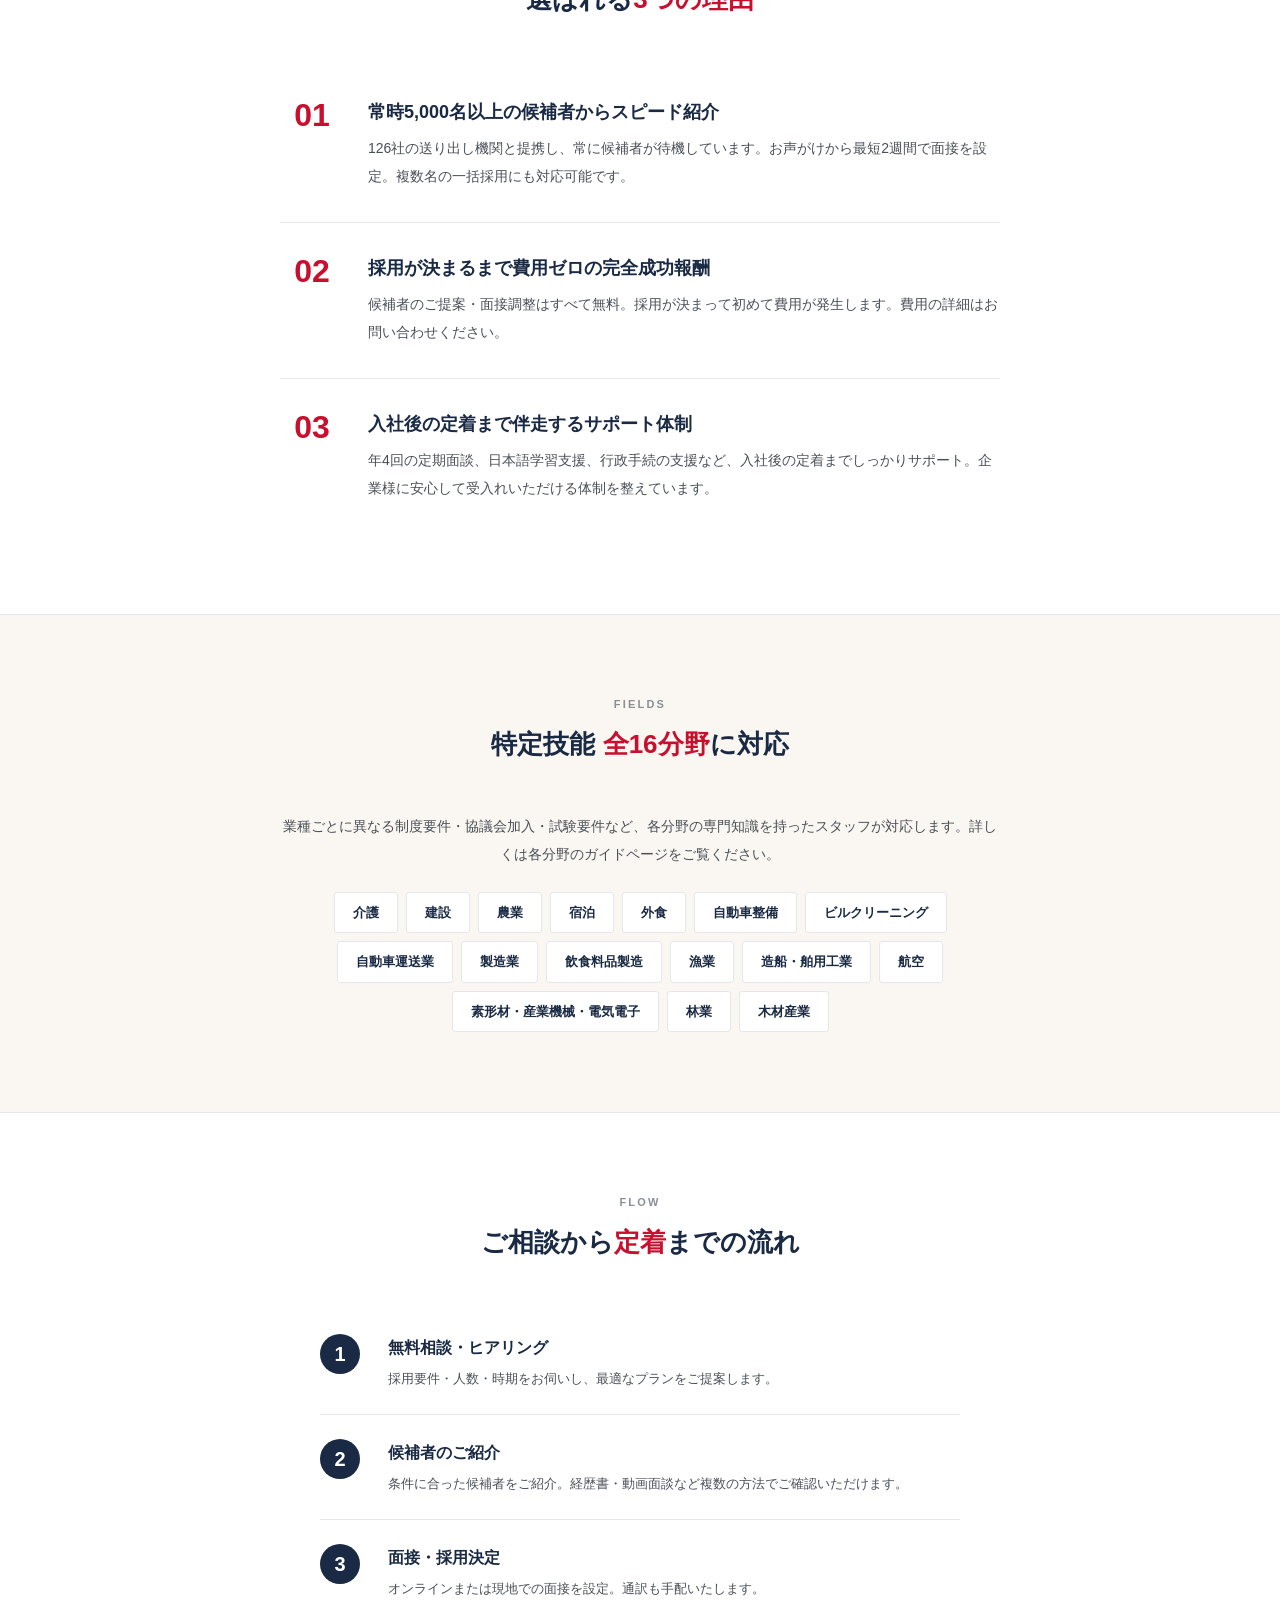
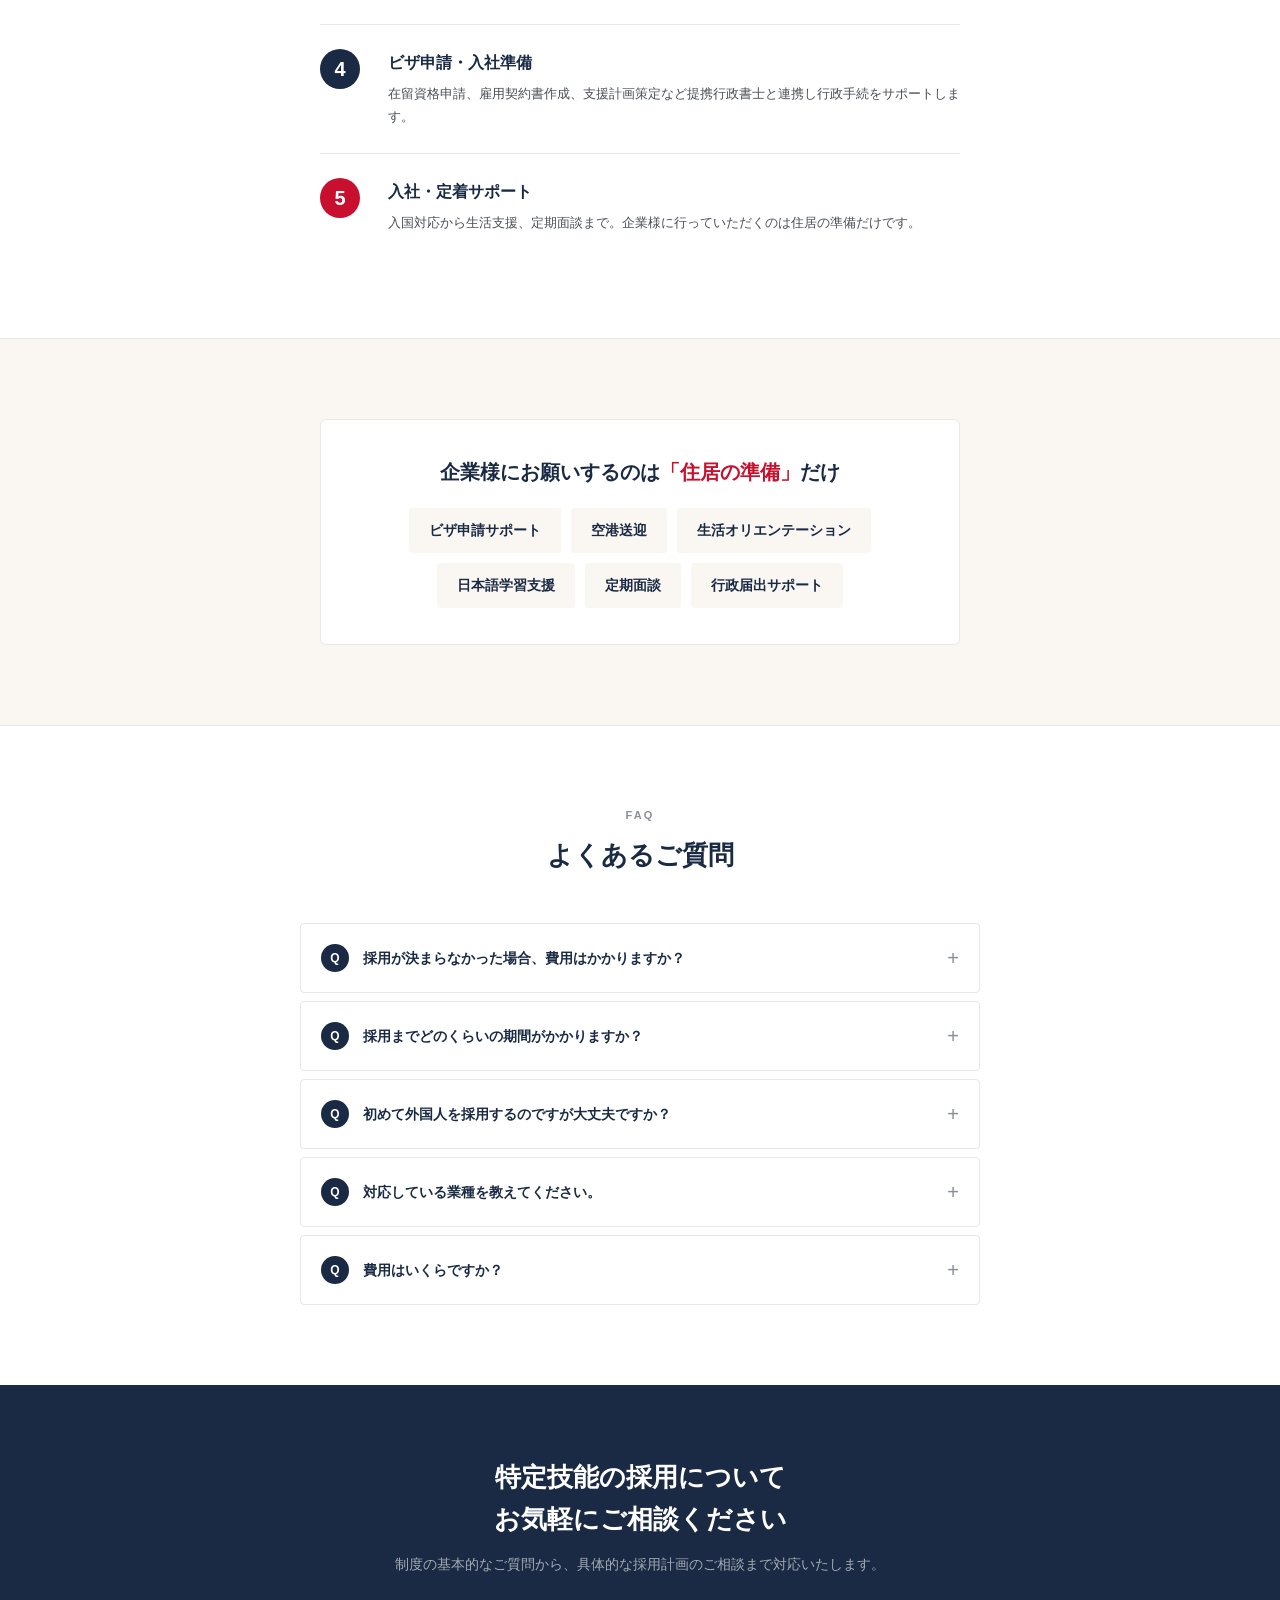
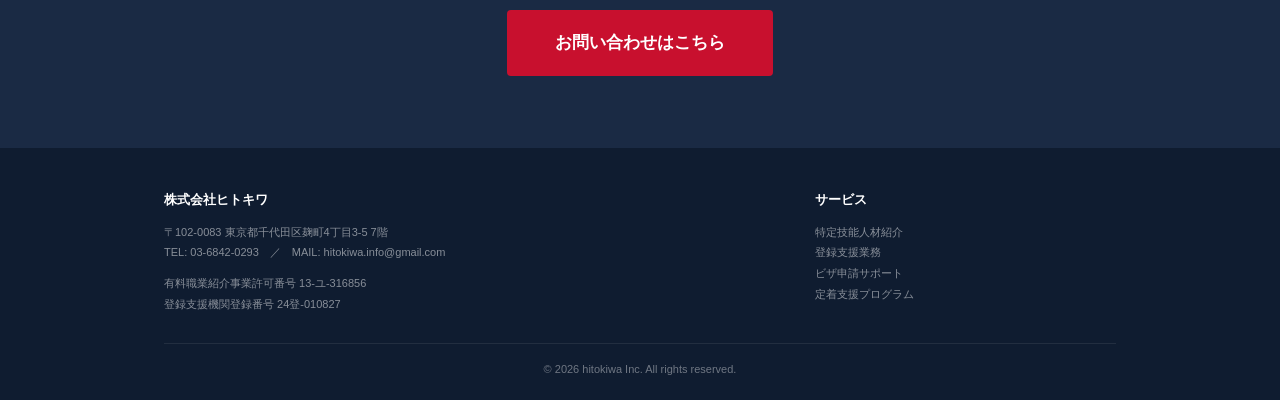
==== commit 05720d53: "ビザ申請代行→サポートに修正（行政書士法対応）" ====
--- a/index.html
+++ b/index.html
@@ -237,7 +237,7 @@
         <div class="str-num">03</div>
         <div>
           <h3>入社後の定着まで伴走するサポート体制</h3>
-          <p>年4回の定期面談、日本語学習支援、行政手続の代行など、入社後の定着までしっかりサポート。企業様に安心して受入れいただける体制を整えています。</p>
+          <p>年4回の定期面談、日本語学習支援、行政手続の支援など、入社後の定着までしっかりサポート。企業様に安心して受入れいただける体制を整えています。</p>
         </div>
       </div>
     </div>
@@ -300,7 +300,7 @@
       <div class="flow-item">
         <div>
           <h4>ビザ申請・入社準備</h4>
-          <p>在留資格申請、雇用契約書作成、支援計画策定など行政手続をすべて代行します。</p>
+          <p>在留資格申請、雇用契約書作成、支援計画策定など提携行政書士と連携し行政手続をサポートします。</p>
         </div>
       </div>
       <div class="flow-item">
@@ -319,12 +319,12 @@
     <div class="support-box">
       <h3>企業様にお願いするのは<em>「住居の準備」</em>だけ</h3>
       <div class="support-tags">
-        <span>ビザ申請代行</span>
+        <span>ビザ申請サポート</span>
         <span>空港送迎</span>
         <span>生活オリエンテーション</span>
         <span>日本語学習支援</span>
         <span>定期面談</span>
-        <span>行政届出代行</span>
+        <span>行政届出サポート</span>
       </div>
     </div>
   </div>
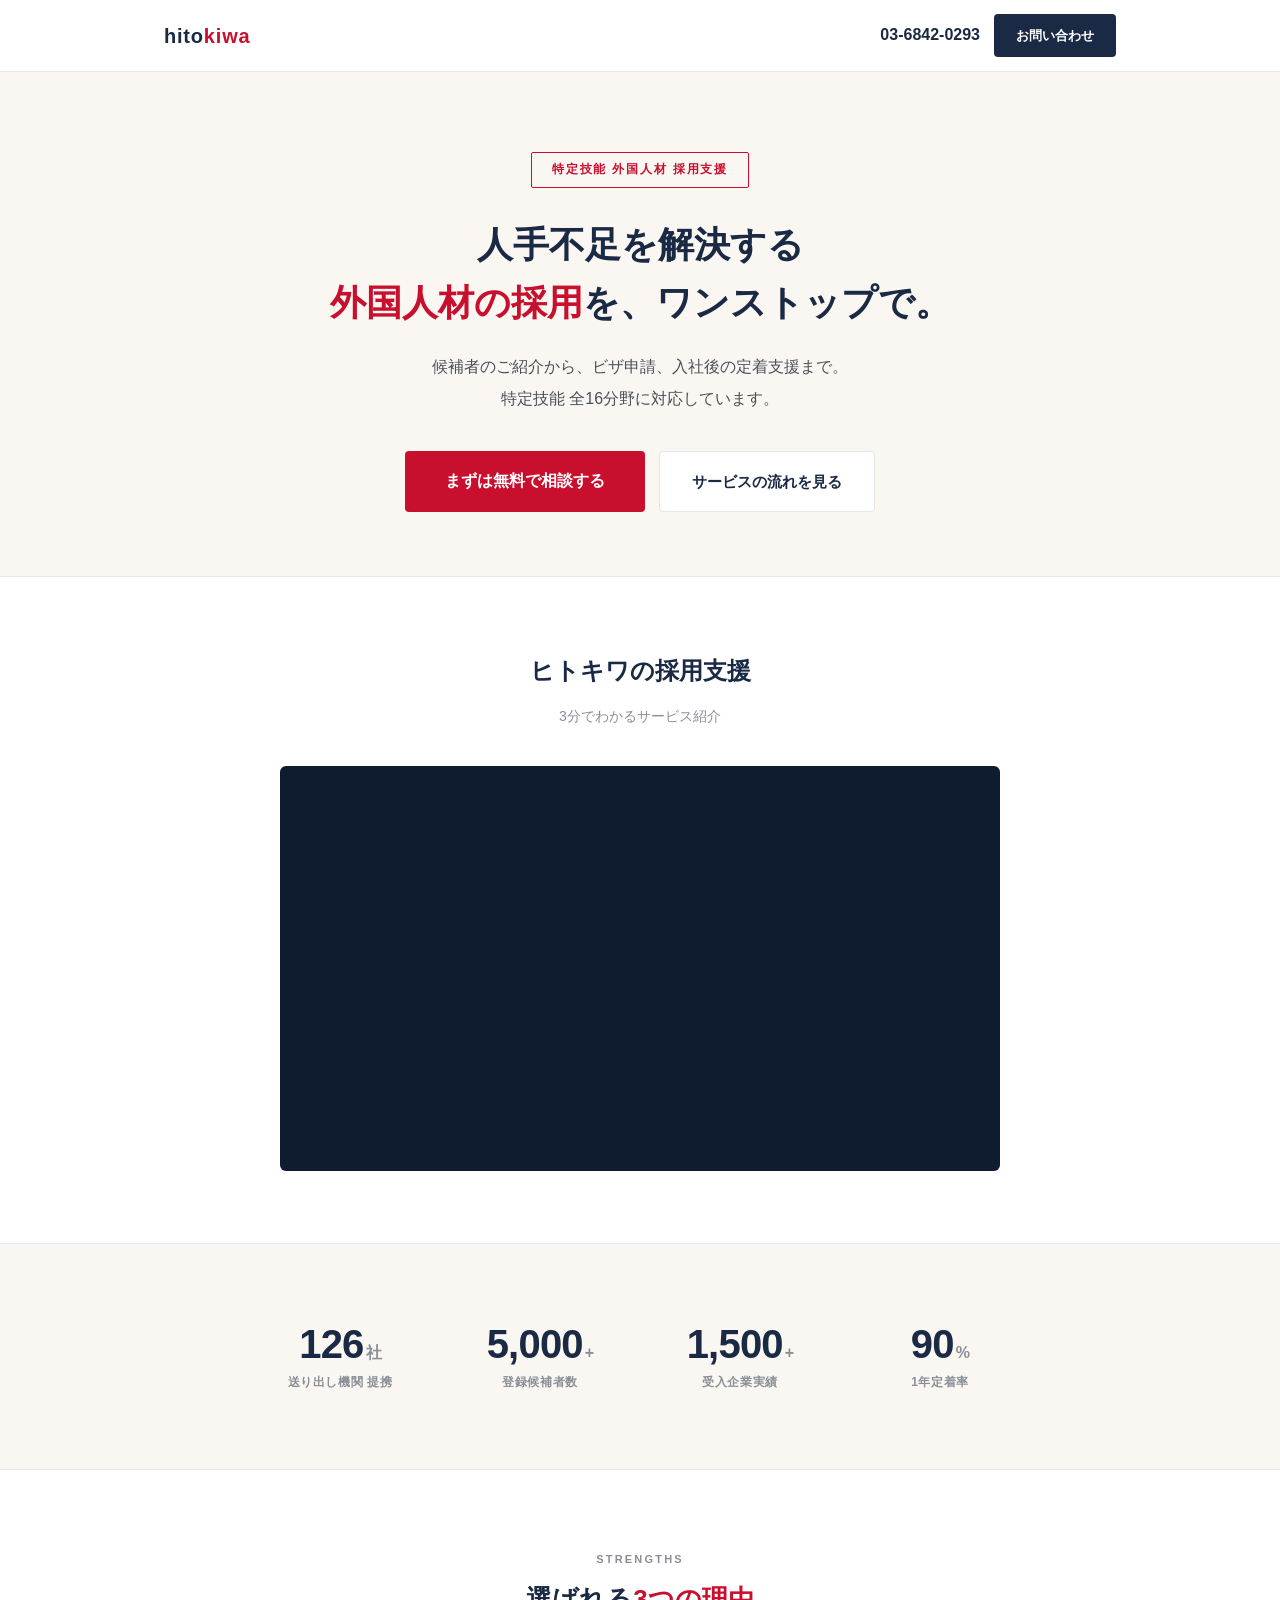
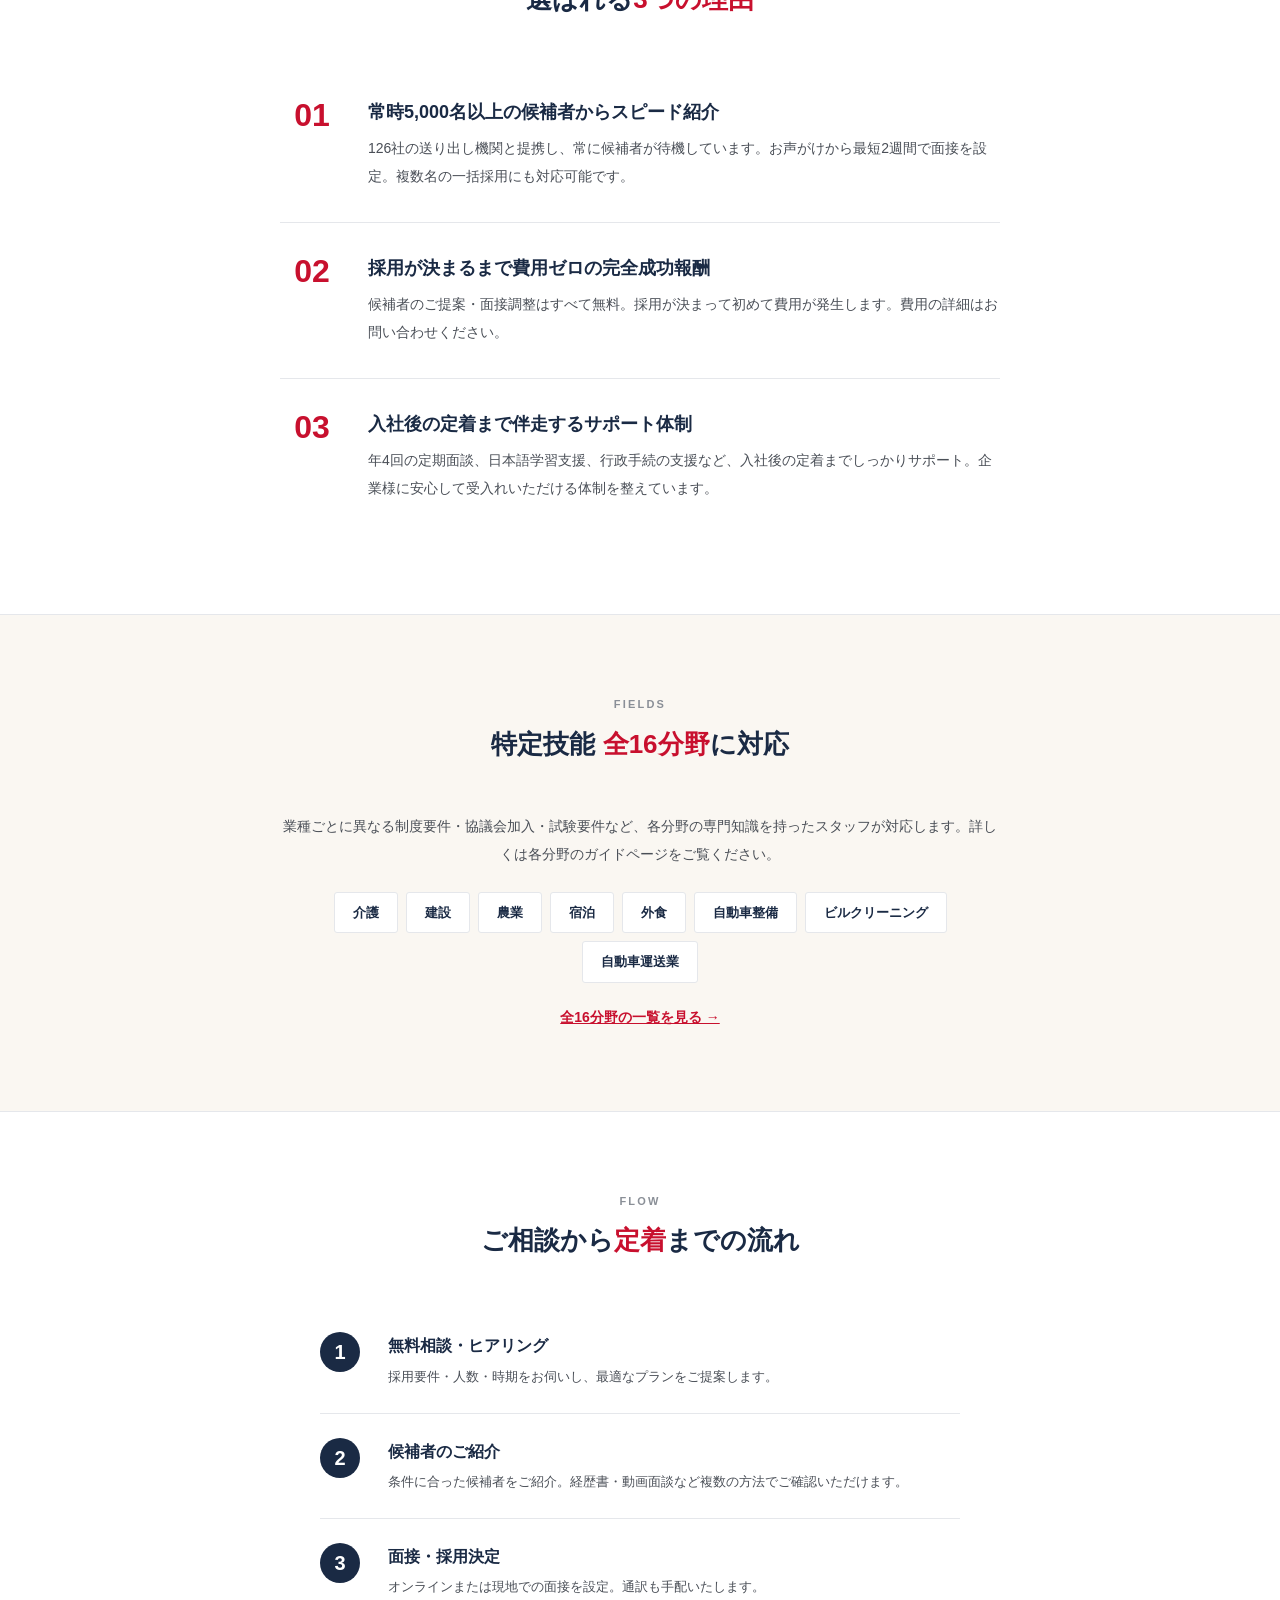
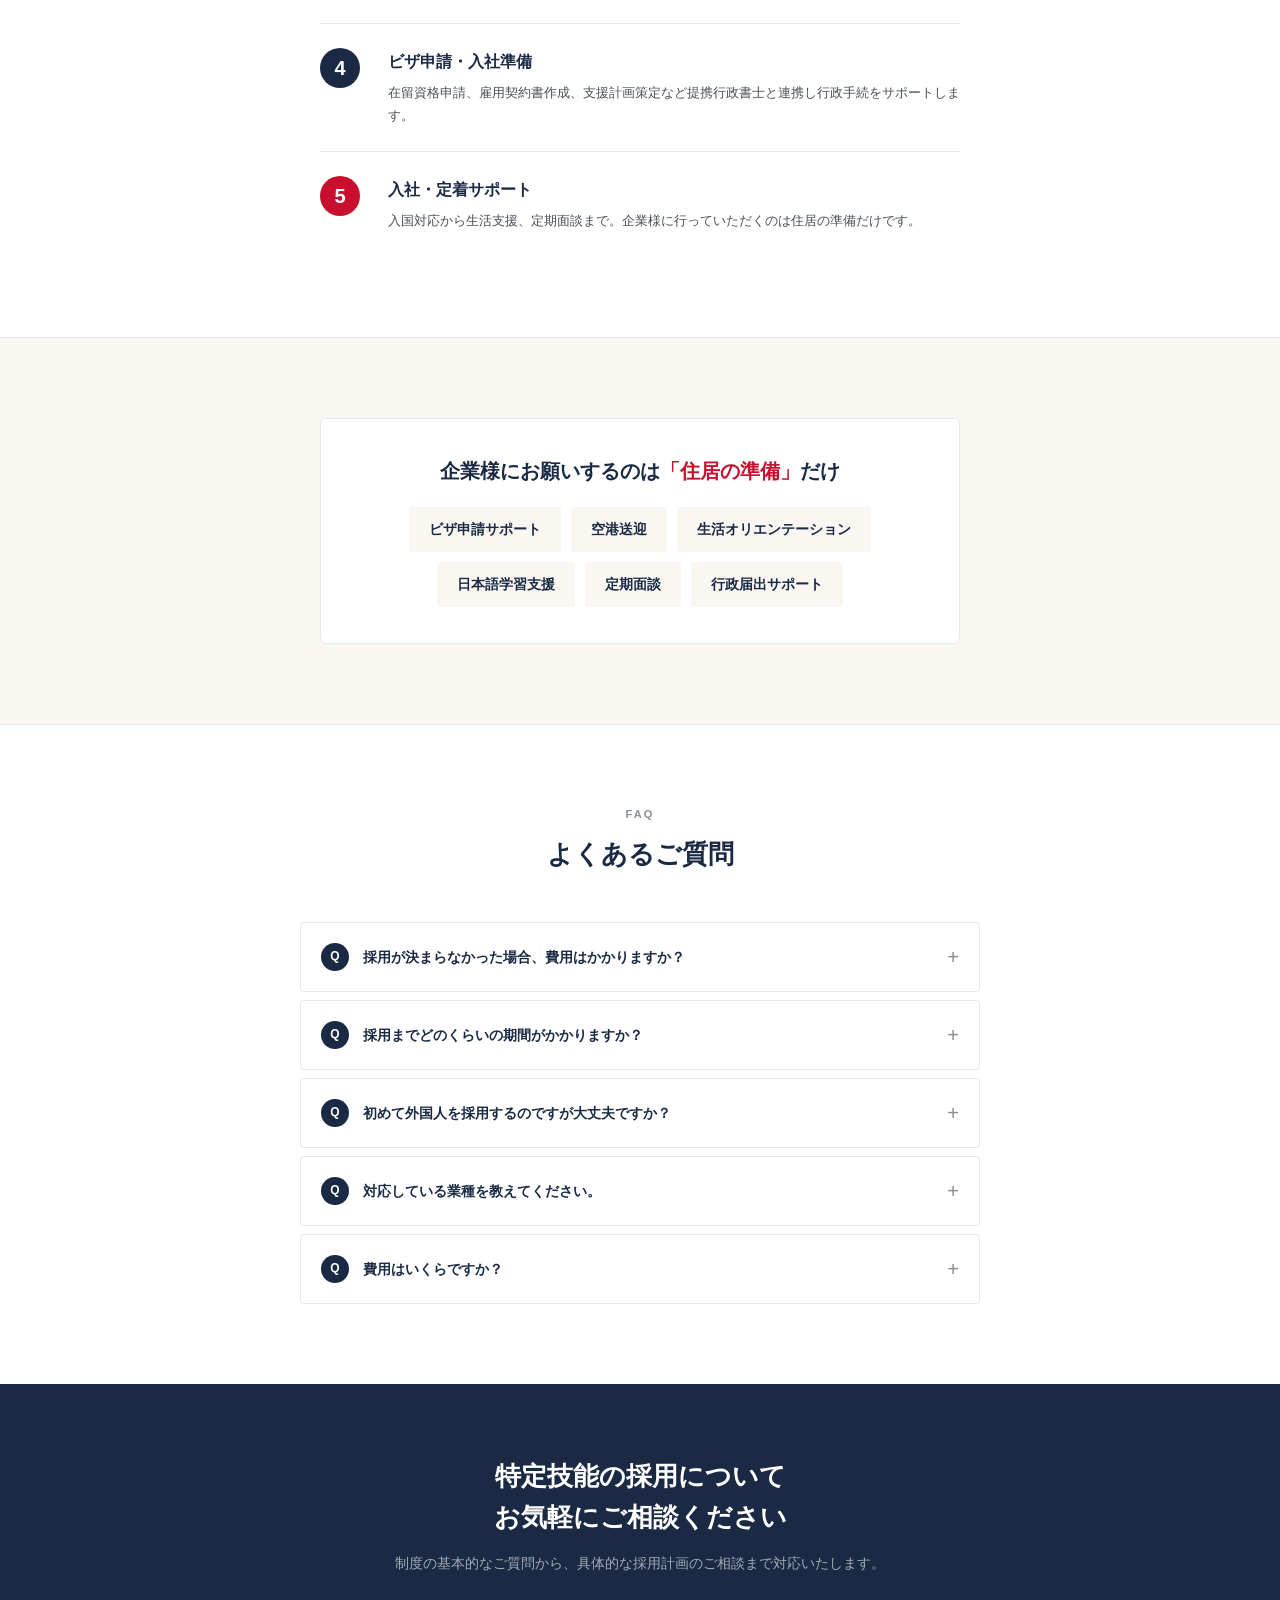
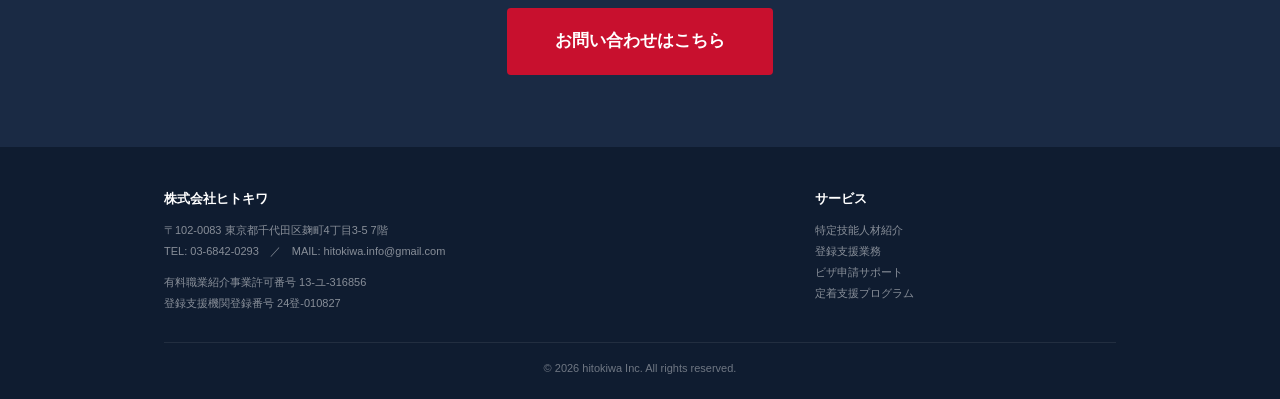
==== commit 860f2aa0: "業種一覧ページ追加・LPからリンク" ====
--- a/index.html
+++ b/index.html
@@ -260,15 +260,8 @@
         <a href="hitokiwa_jidosha_lp.html">自動車整備</a>
         <a href="hitokiwa_cleaning_lp.html">ビルクリーニング</a>
         <a href="hitokiwa_unso_lp.html">自動車運送業</a>
-        <a href="#">製造業</a>
-        <a href="#">飲食料品製造</a>
-        <a href="#">漁業</a>
-        <a href="#">造船・舶用工業</a>
-        <a href="#">航空</a>
-        <a href="#">素形材・産業機械・電気電子</a>
-        <a href="#">林業</a>
-        <a href="#">木材産業</a>
-      </div>
+      </div>
+      <p style="text-align:center;margin-top:20px"><a href="hitokiwa_fields.html" style="color:var(--red);font-weight:700;text-decoration:underline">全16分野の一覧を見る →</a></p>
     </div>
   </div>
 </section>
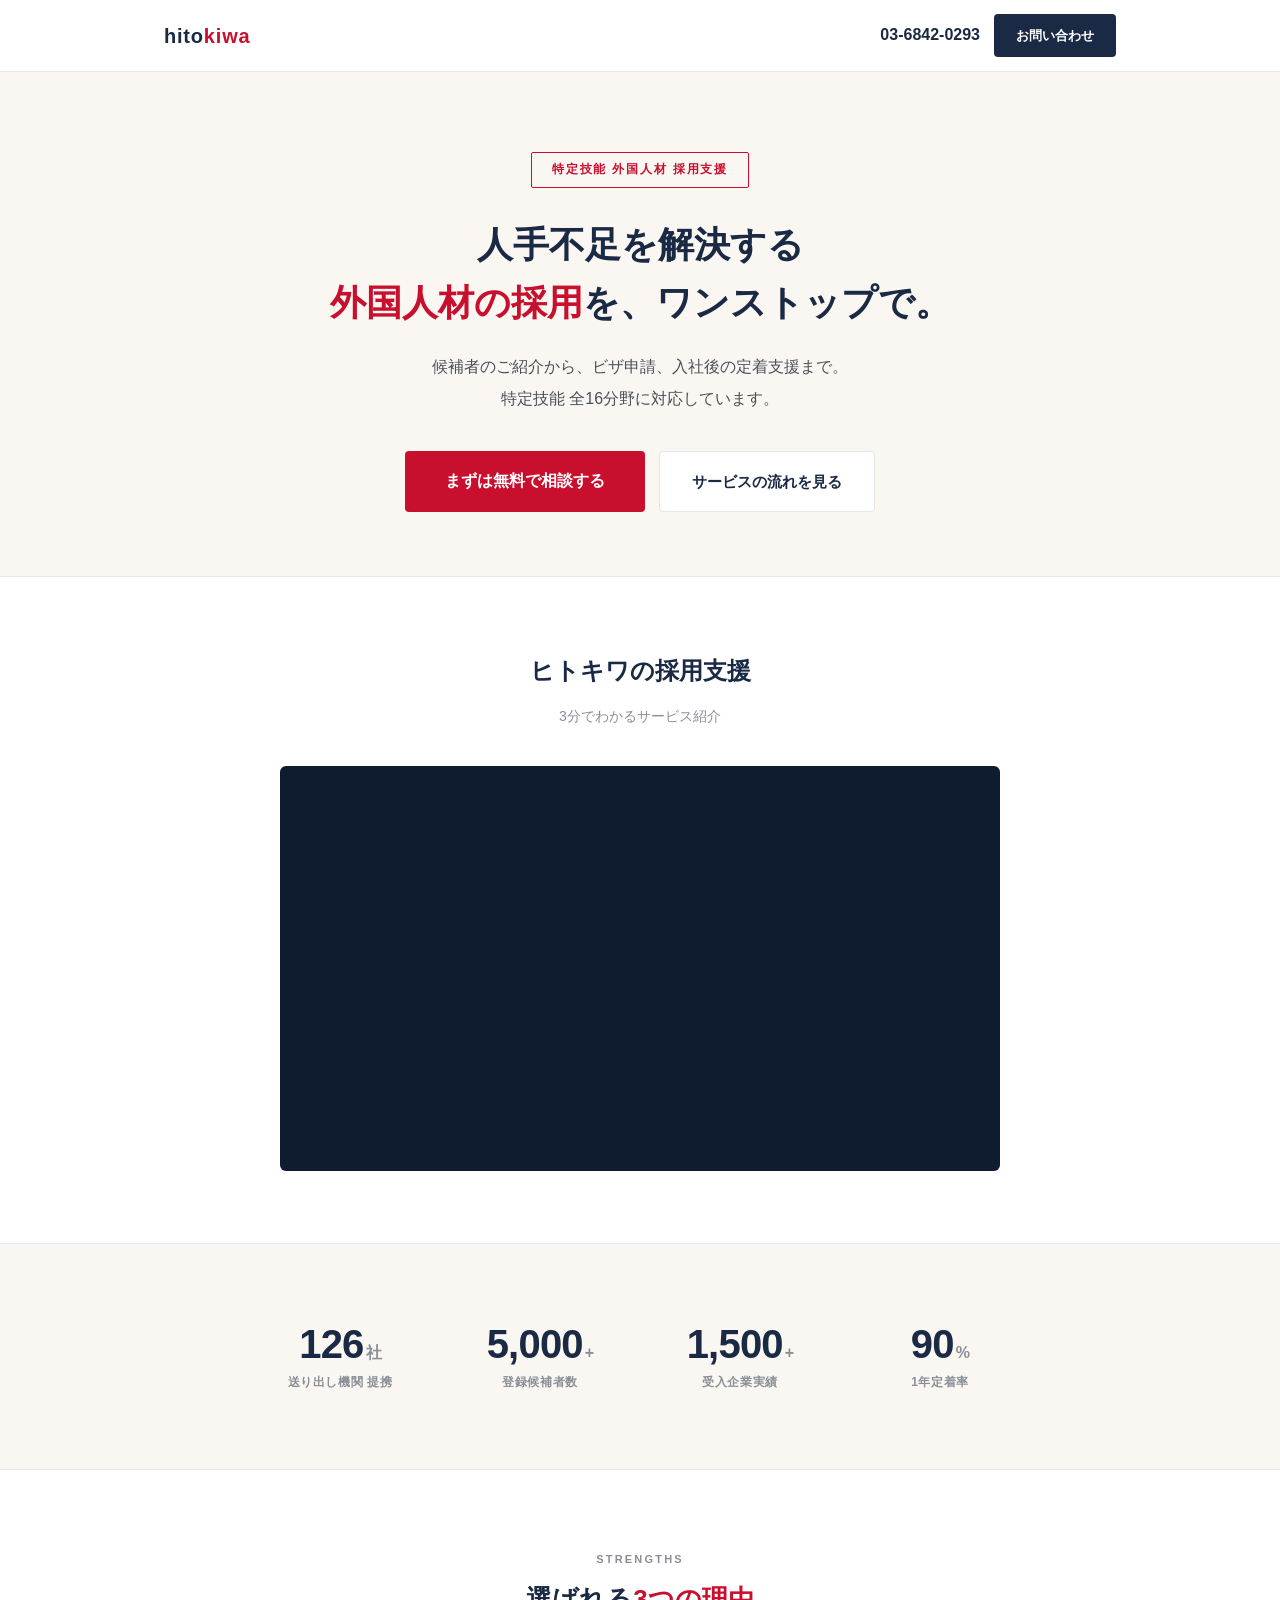
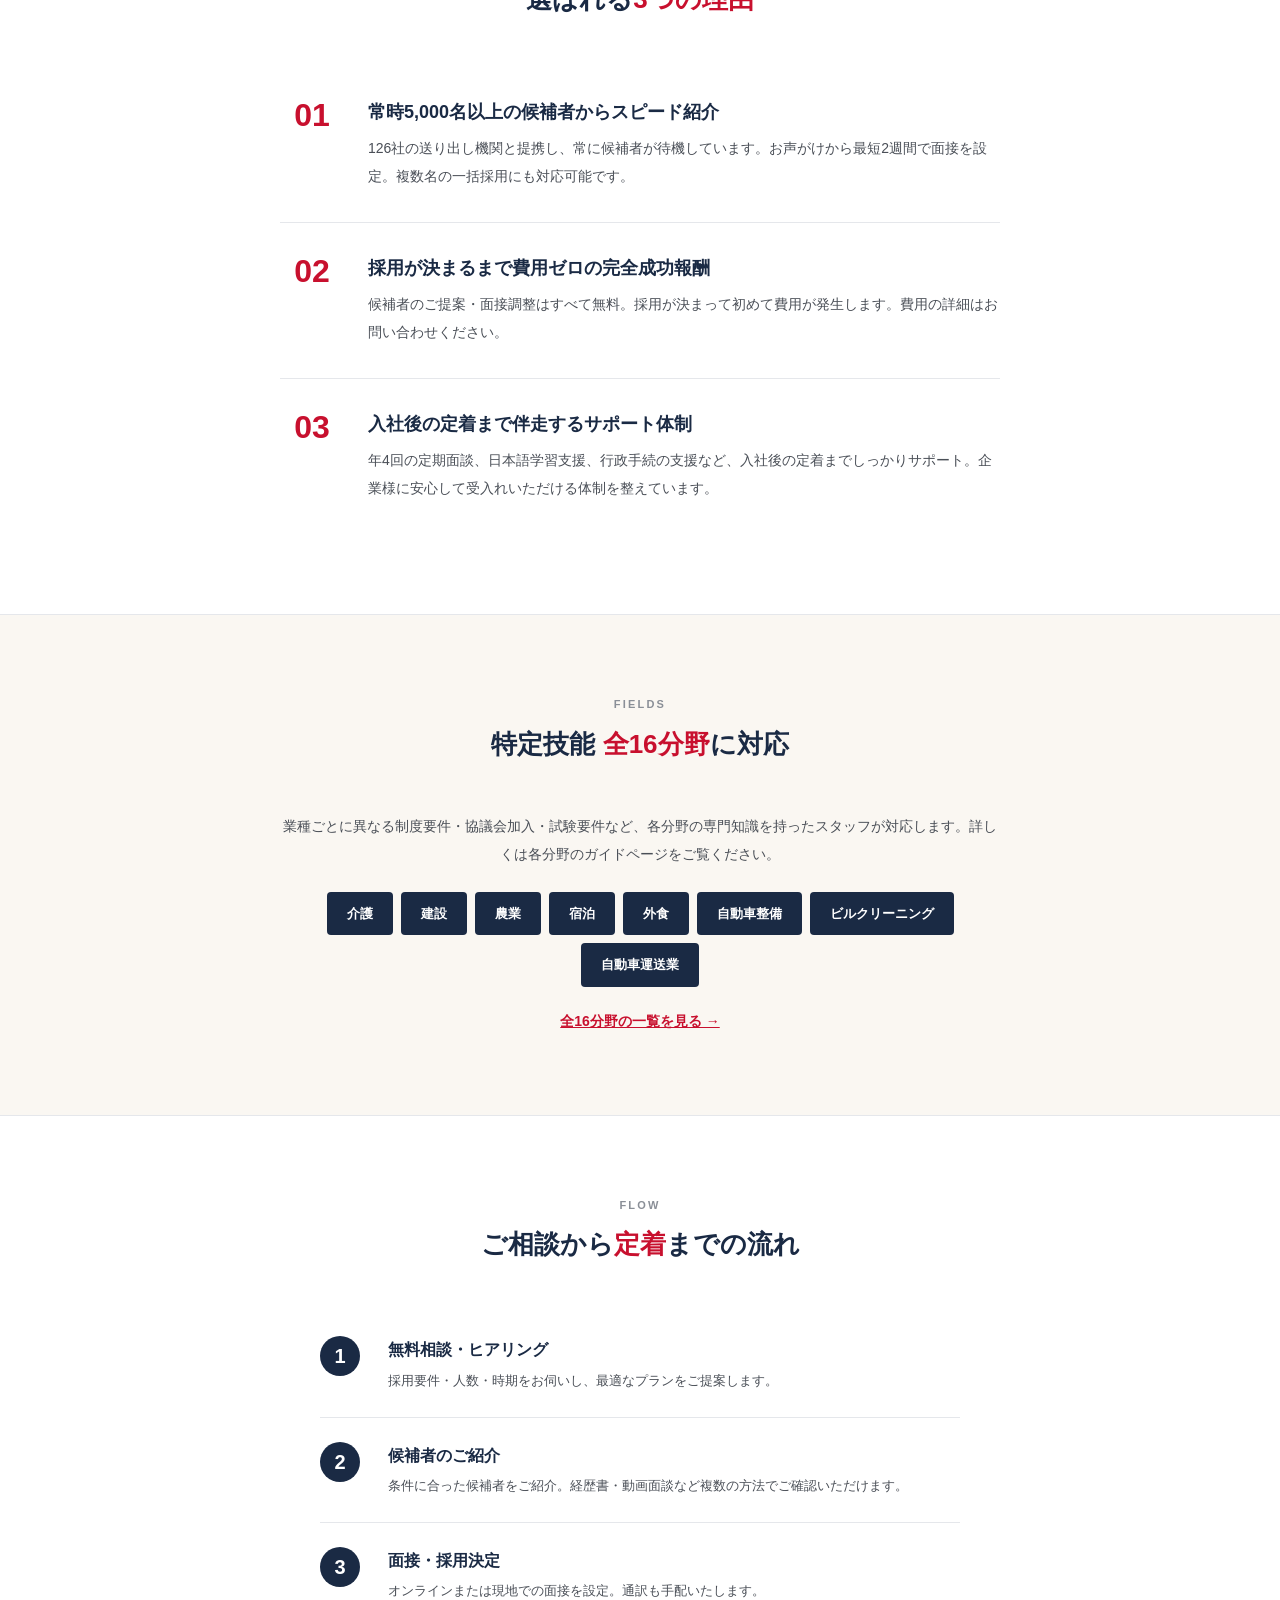
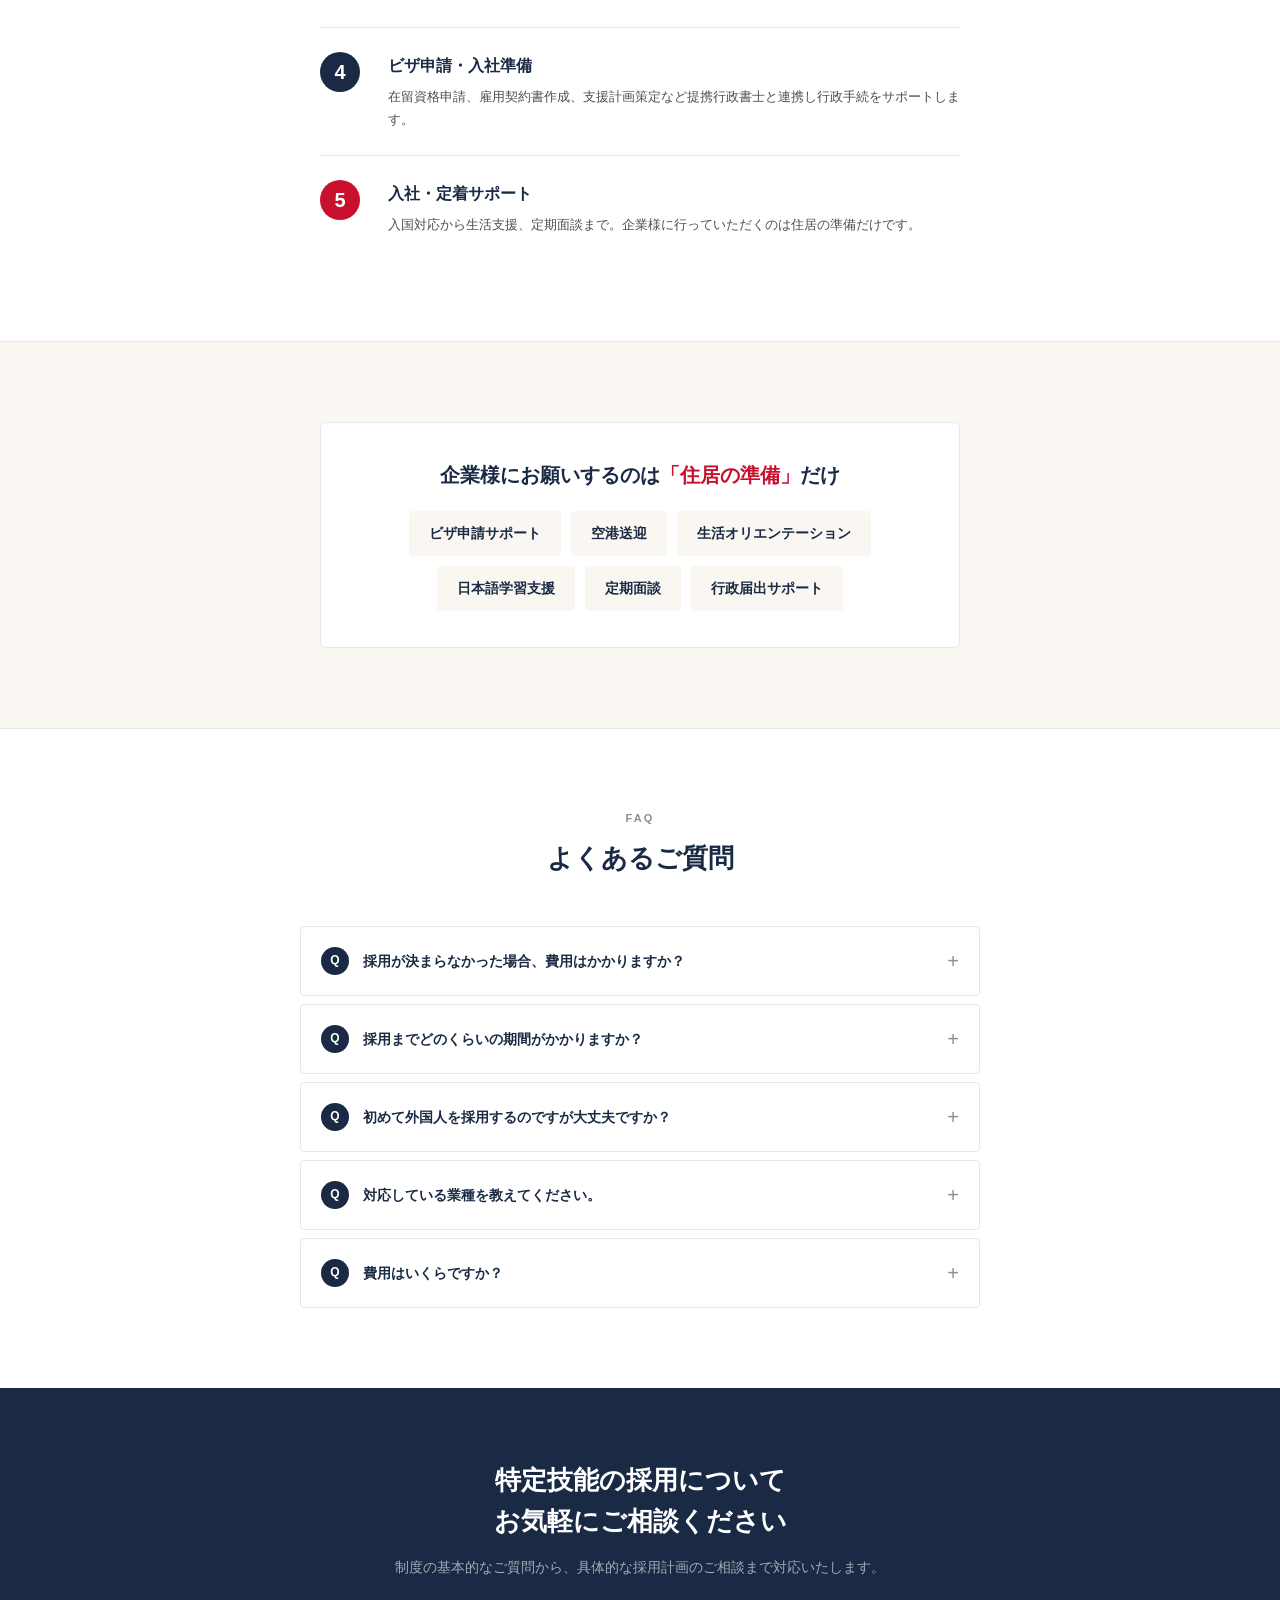
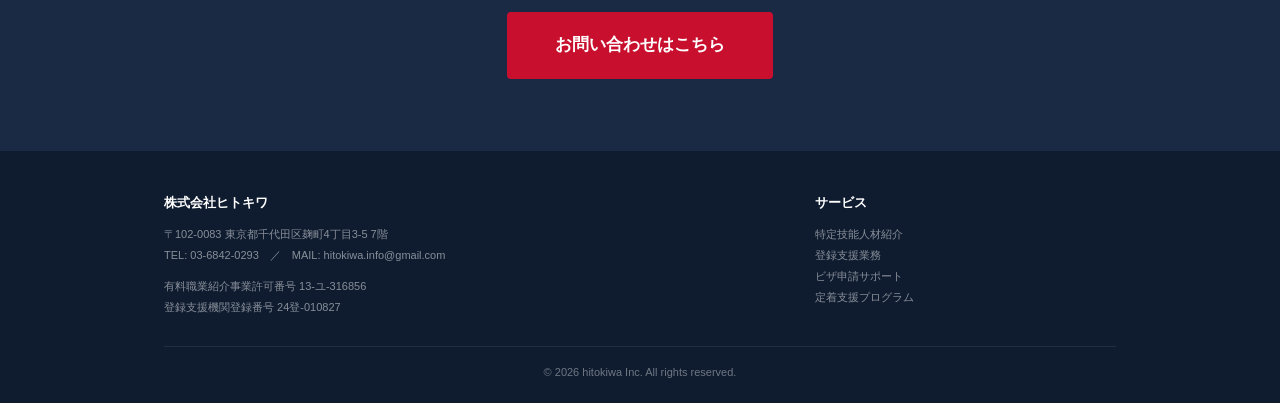
==== commit a0cf0a1f: "業種タグをボタンスタイルに変更" ====
--- a/index.html
+++ b/index.html
@@ -84,8 +84,8 @@
   .fields-inner{max-width:720px;margin:0 auto}
   .fields-inner p{font-size:14px;color:var(--gray-700);line-height:2.0;text-align:center}
   .field-tags{display:flex;flex-wrap:wrap;gap:8px;justify-content:center;margin-top:24px}
-  .field-tags a{display:inline-block;padding:8px 18px;font-size:13px;font-weight:700;color:var(--navy);background:#fff;border:1px solid var(--gray-200);border-radius:3px;transition:all .2s}
-  .field-tags a:hover{border-color:var(--red);color:var(--red)}
+  .field-tags a{display:inline-block;padding:10px 20px;font-size:13px;font-weight:700;color:#fff;background:var(--navy);border:none;border-radius:4px;transition:all .2s}
+  .field-tags a:hover{background:var(--red)}
 
   /* ===== Flow ===== */
   .flow{background:#fff}
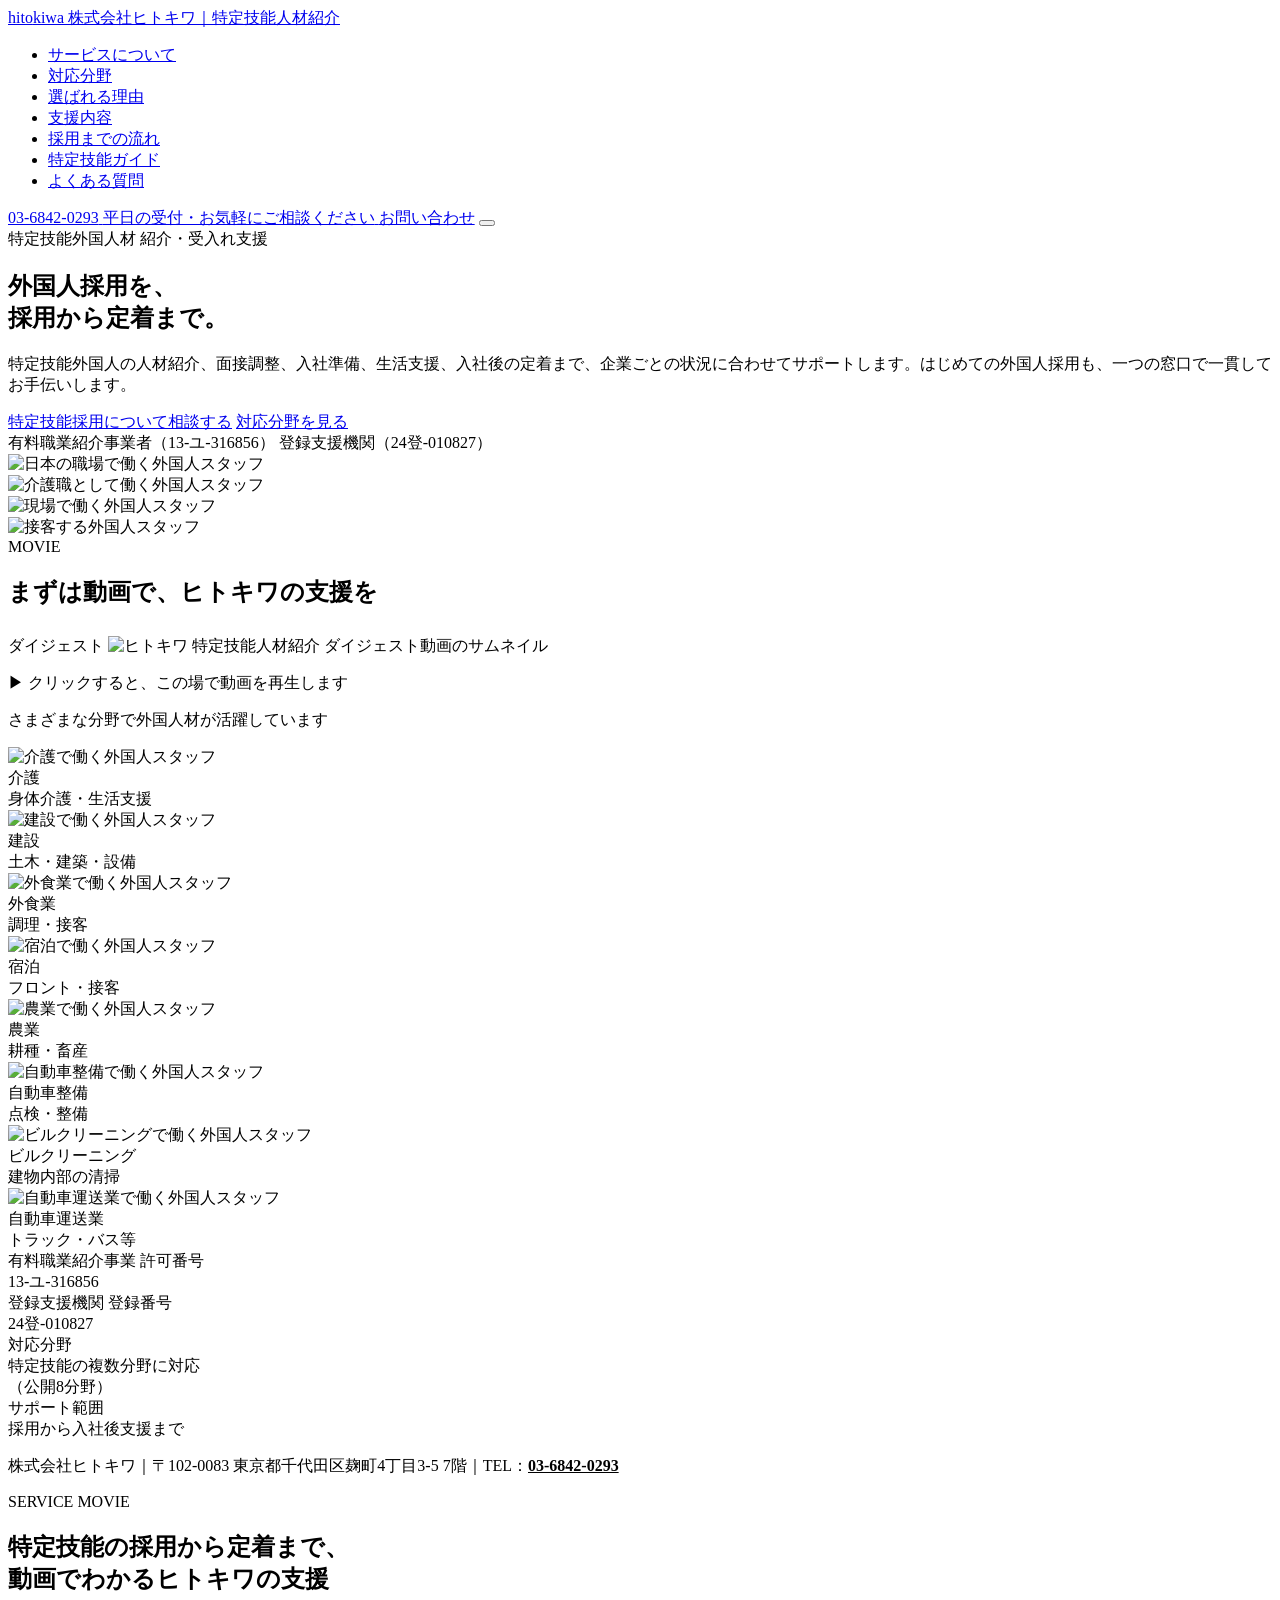
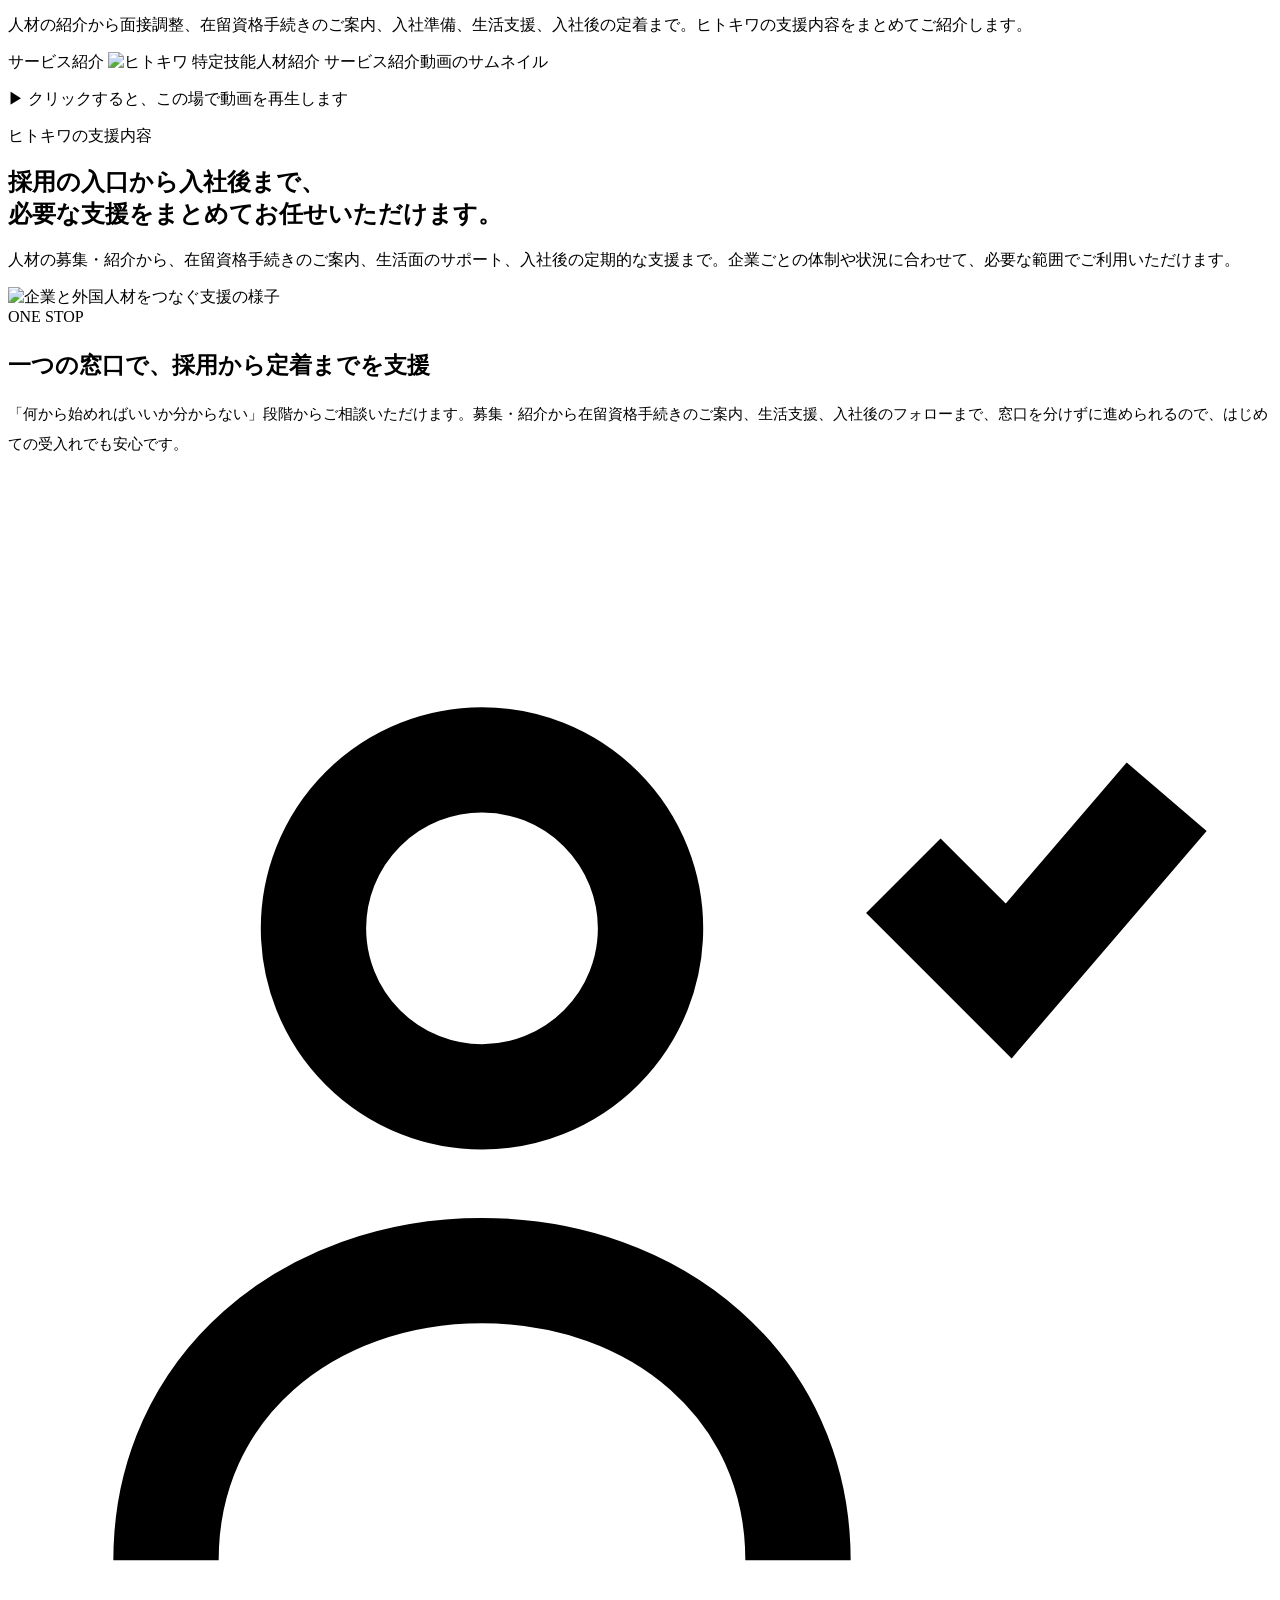
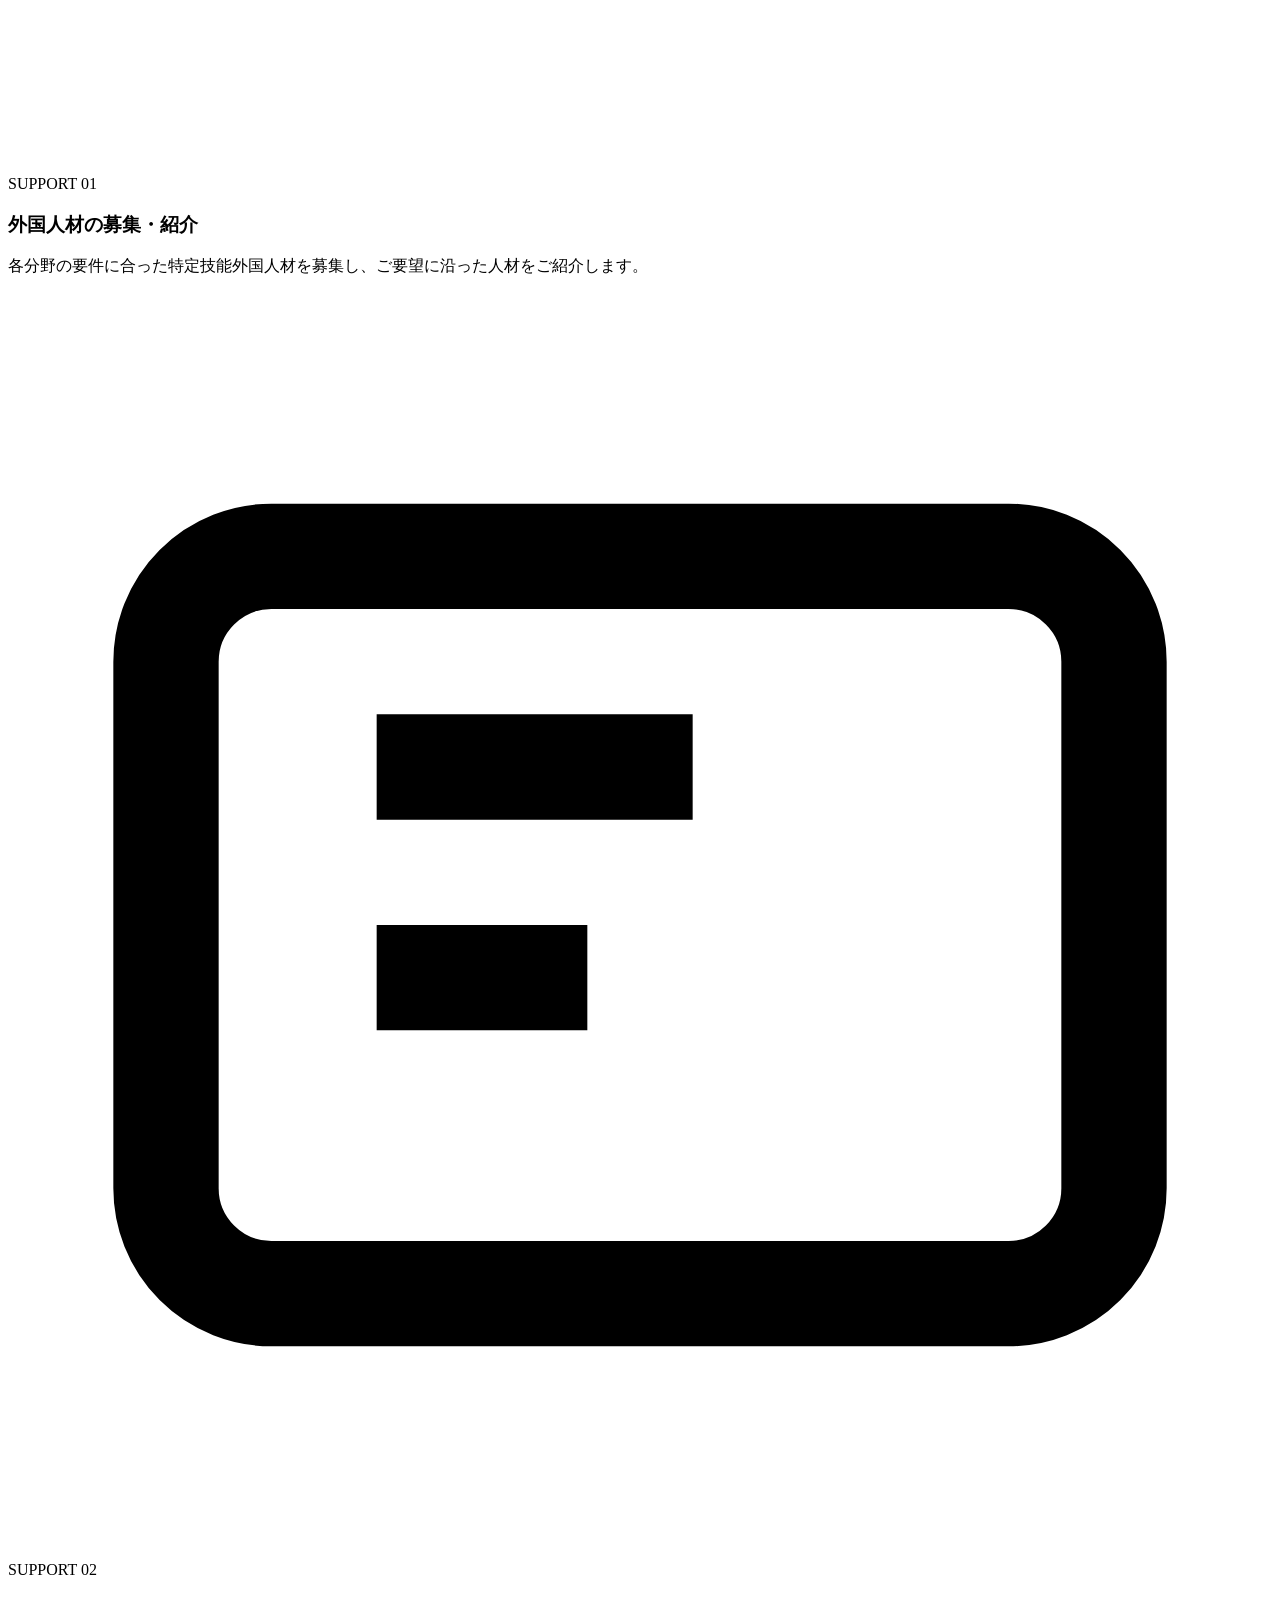
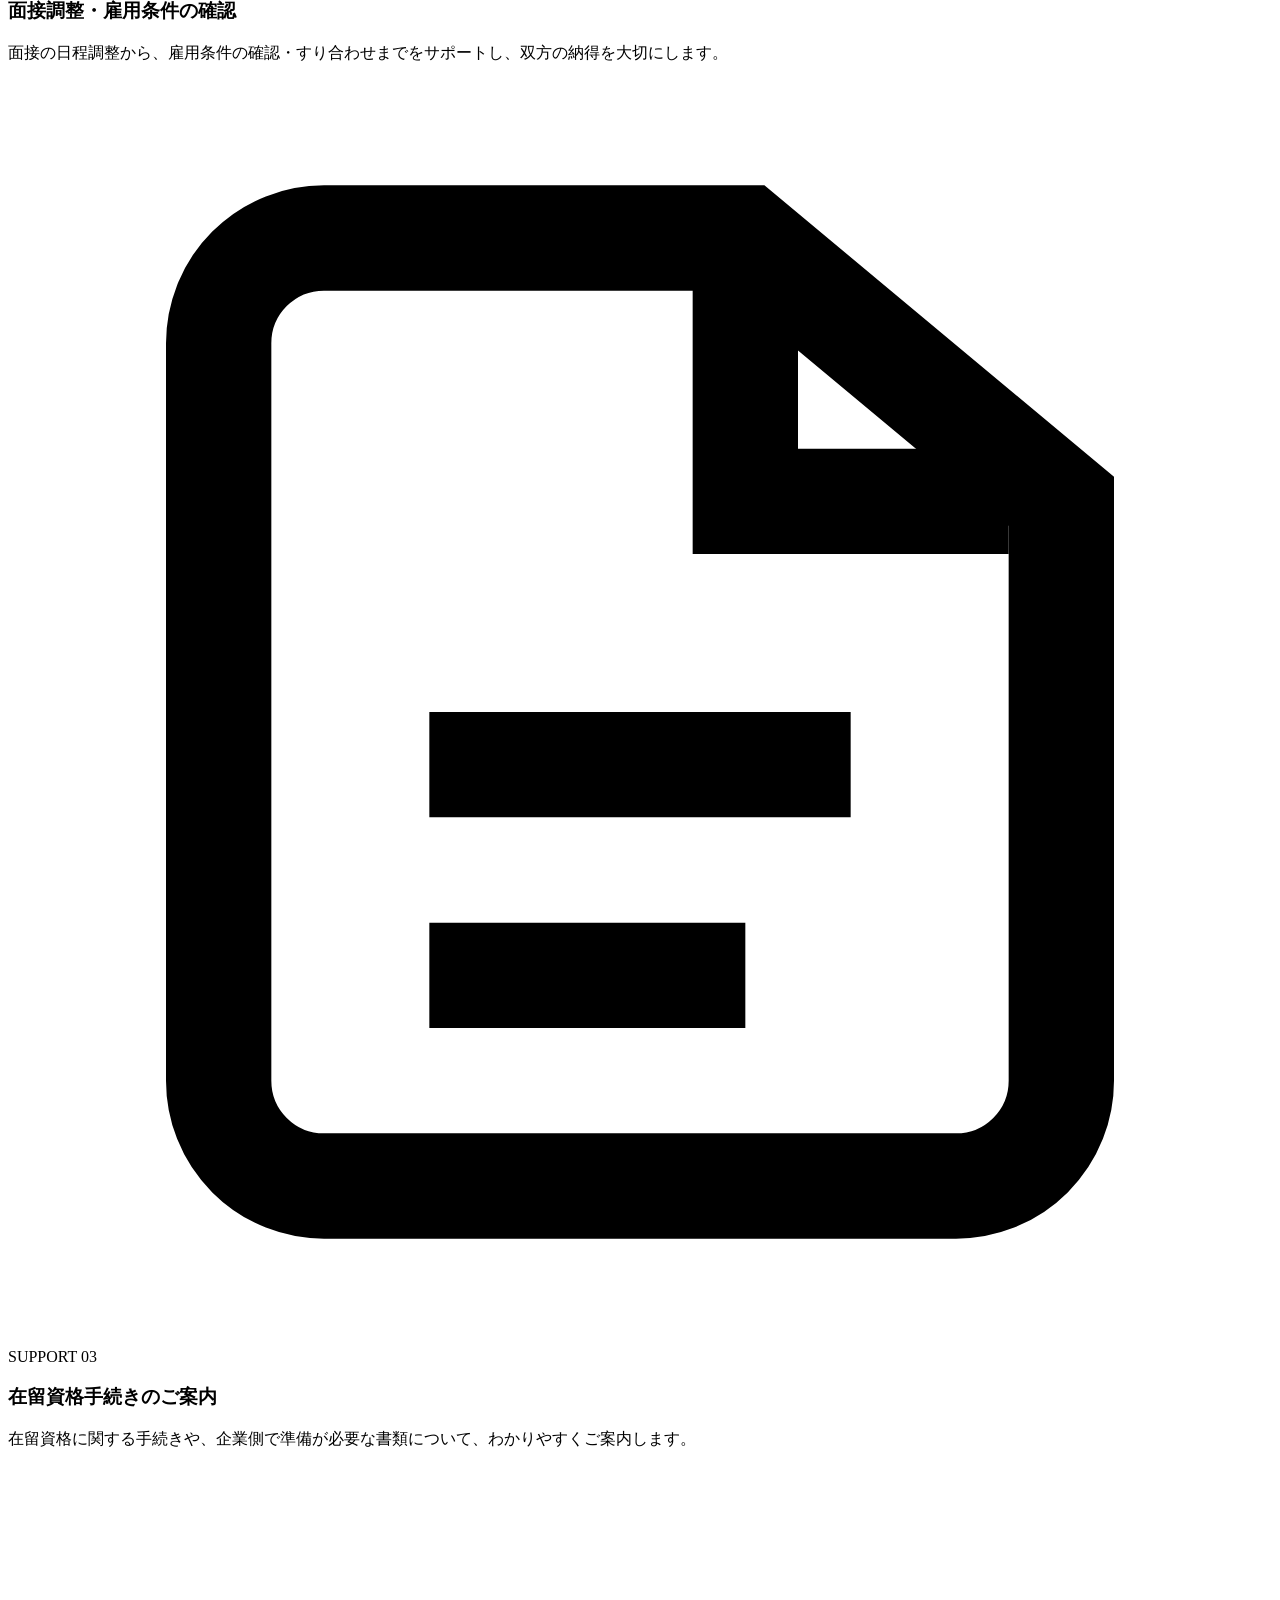
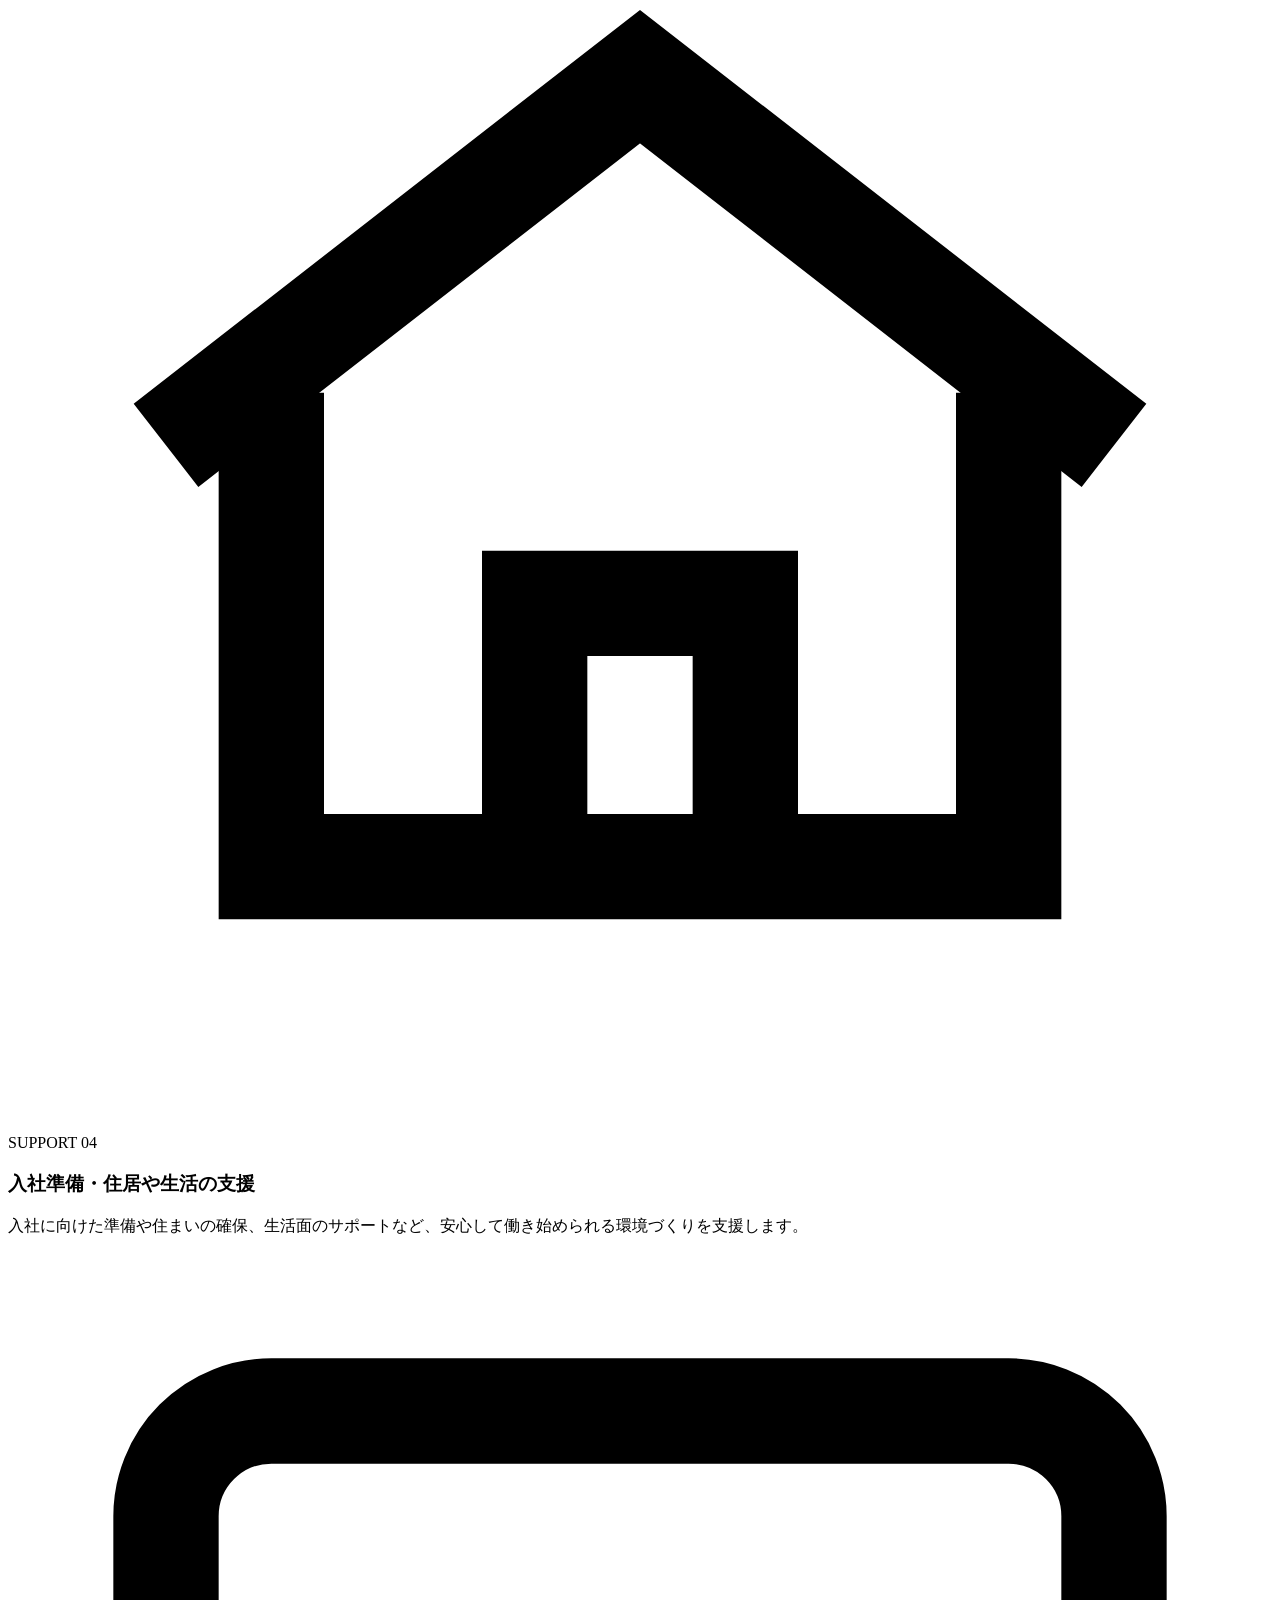
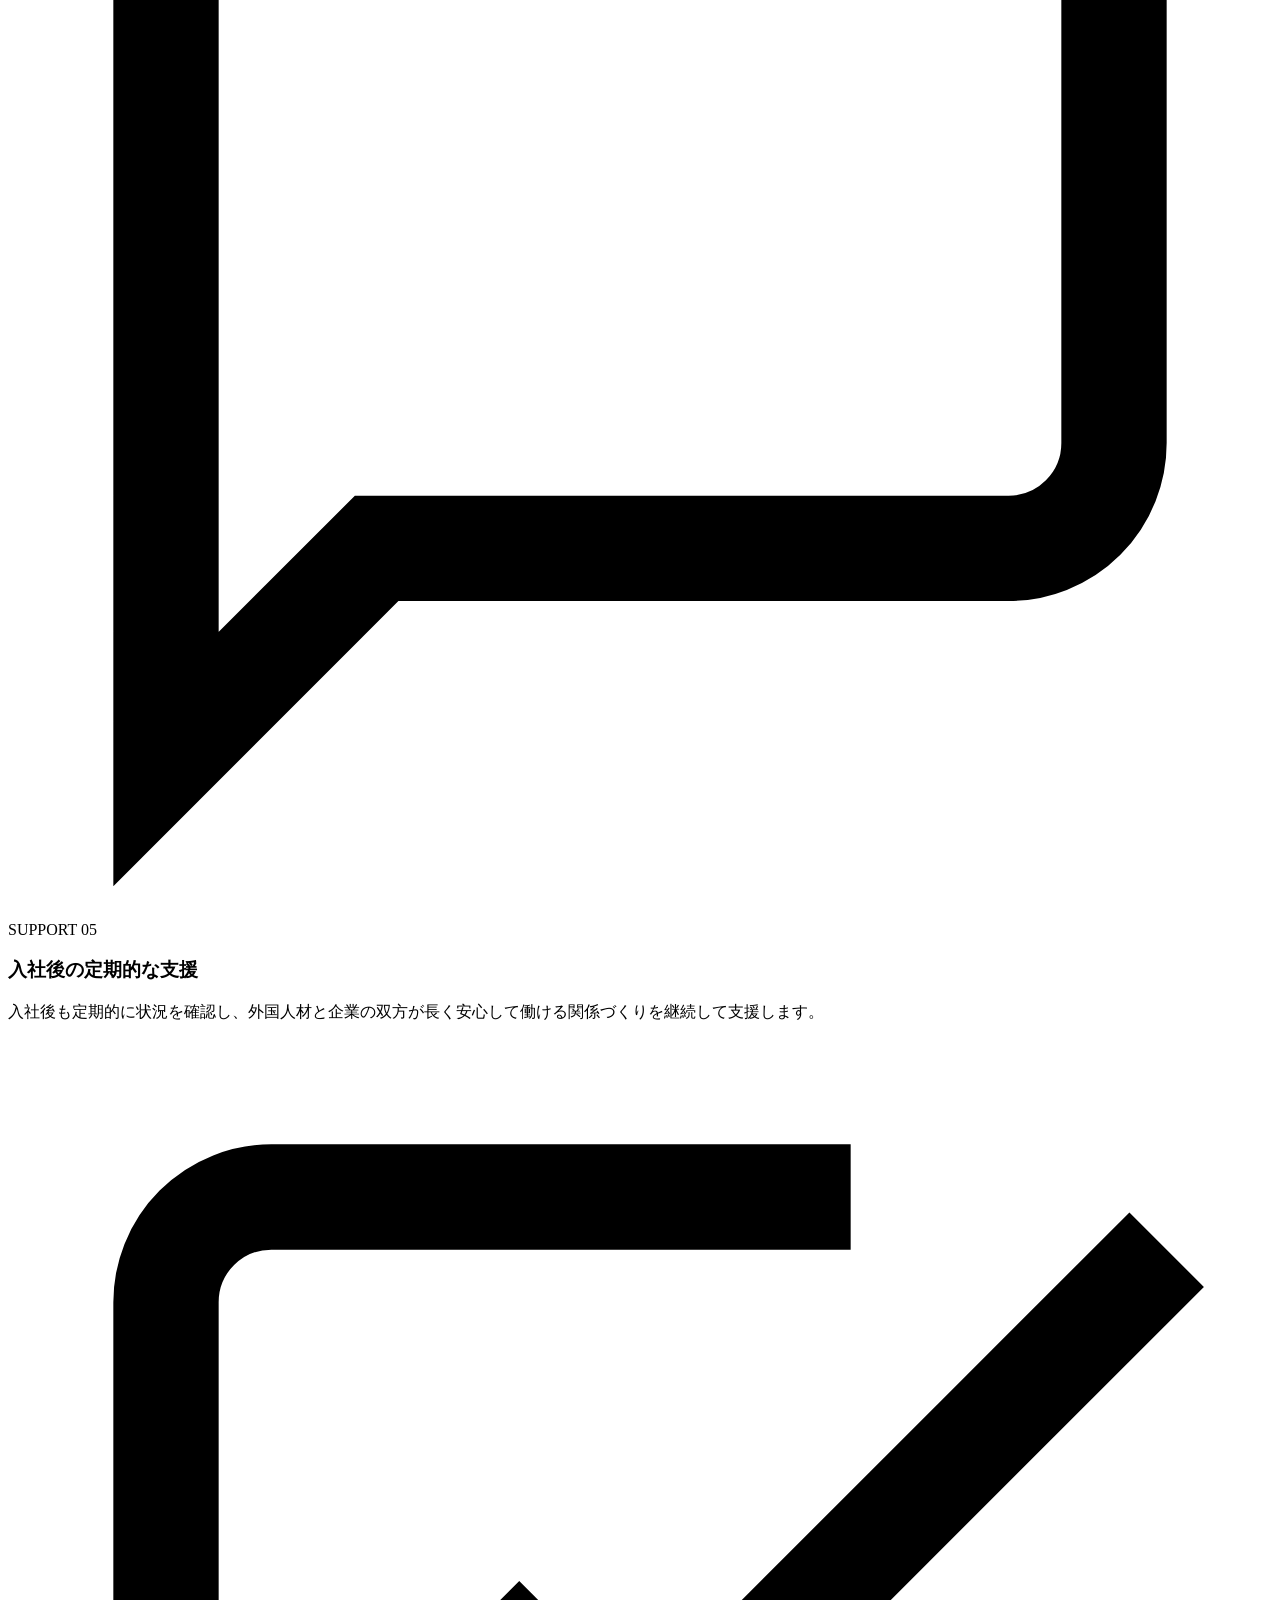
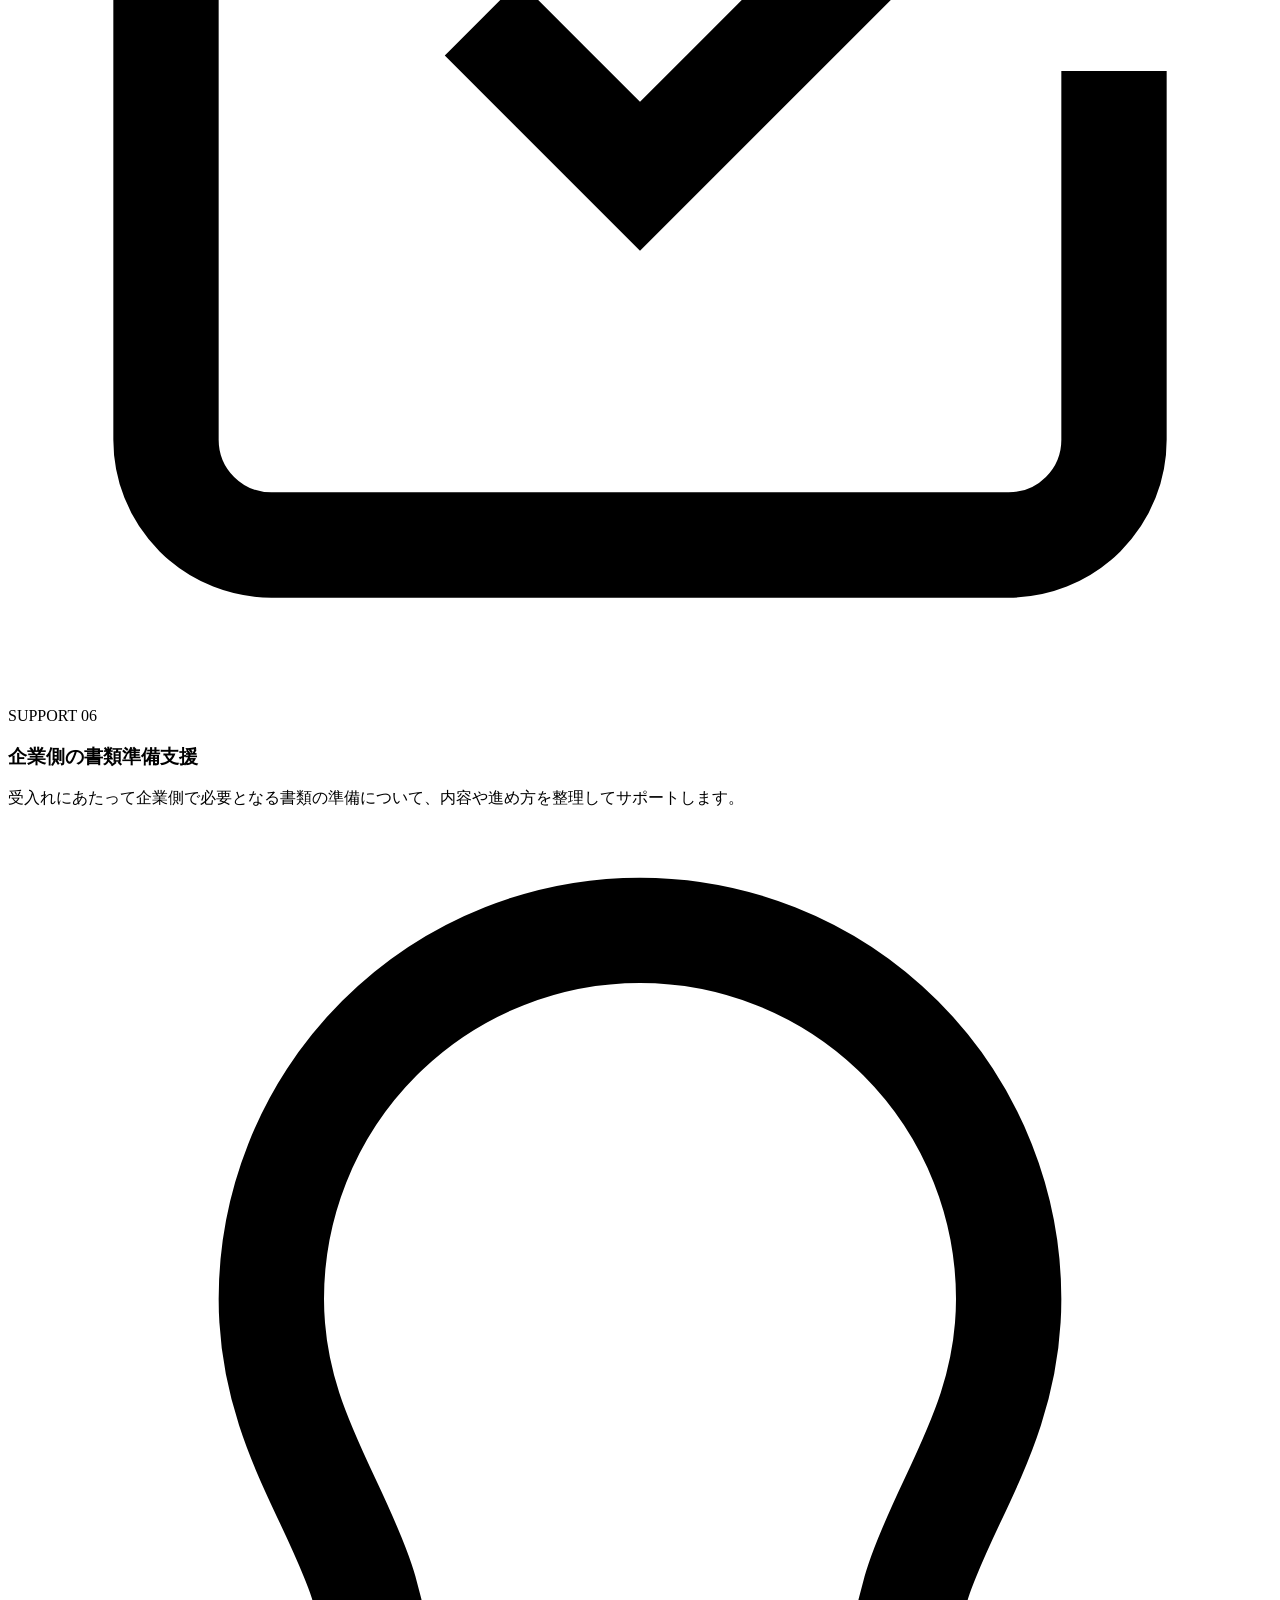
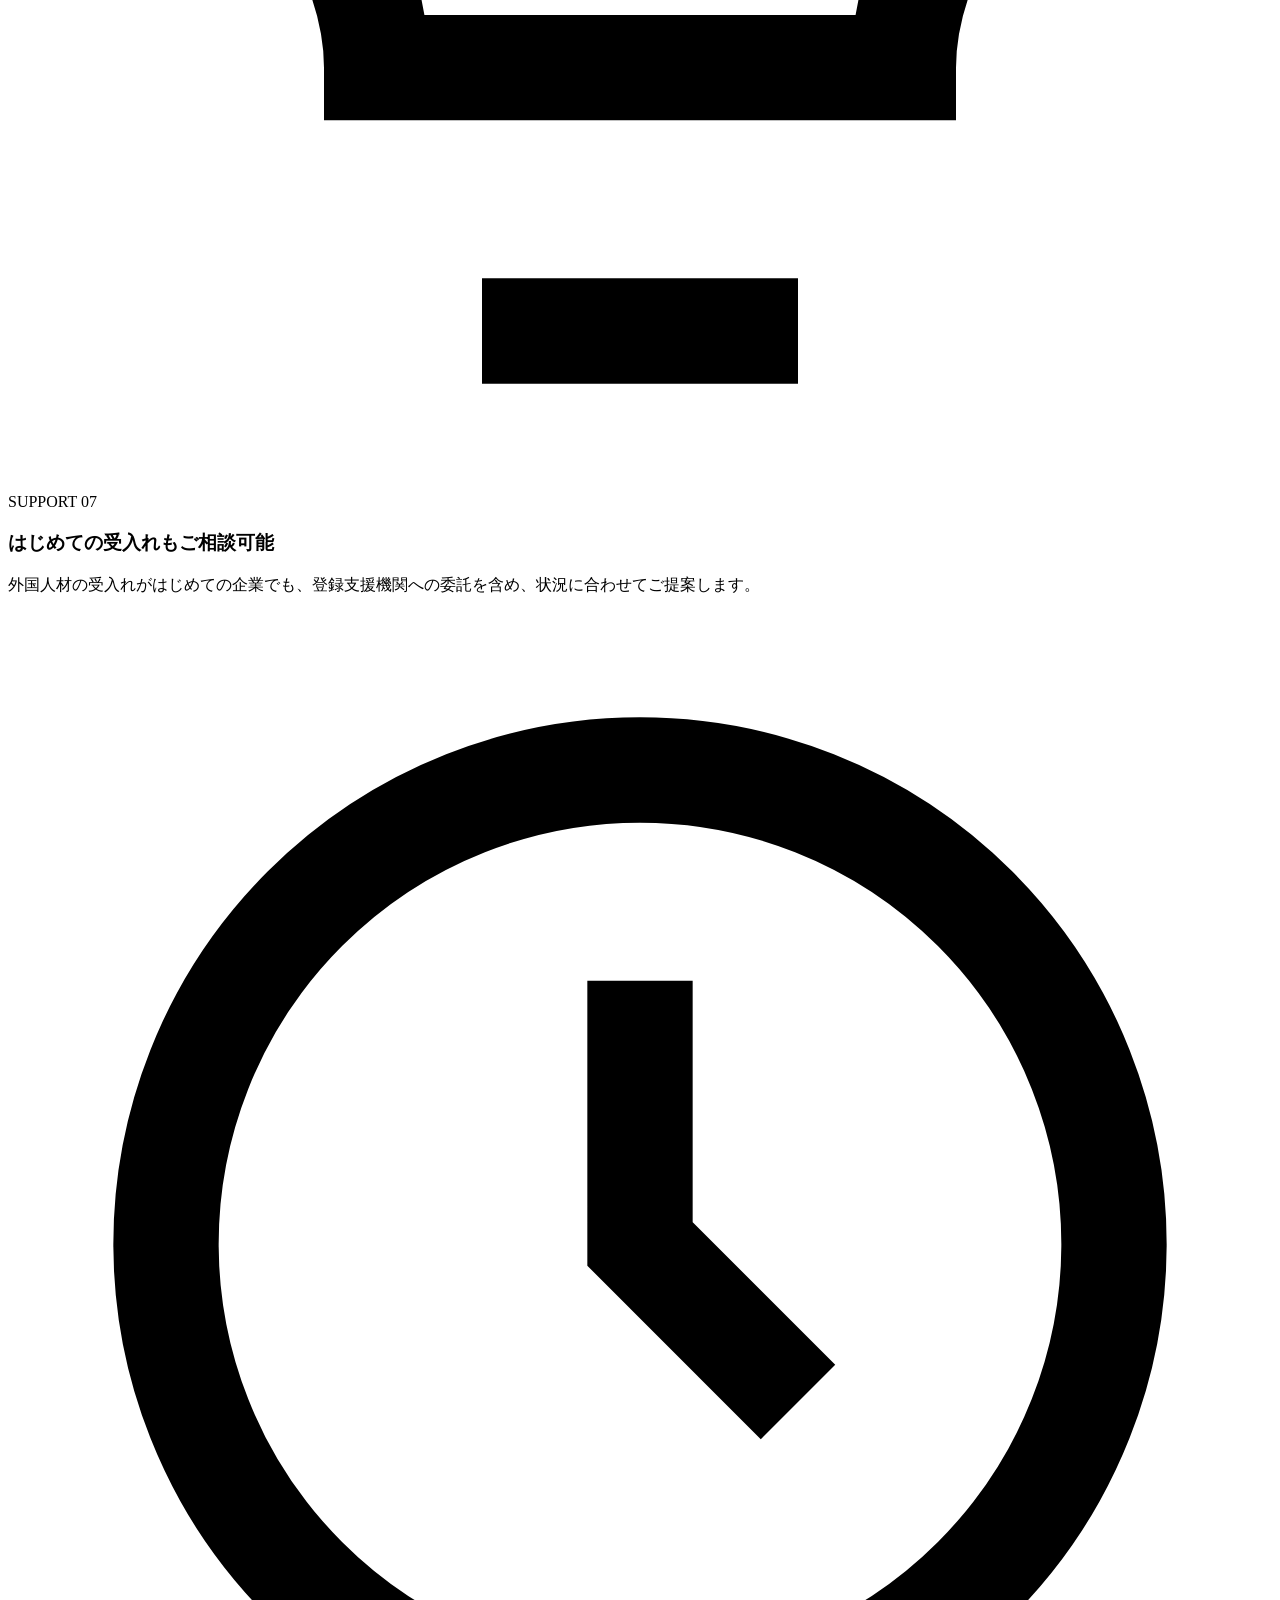
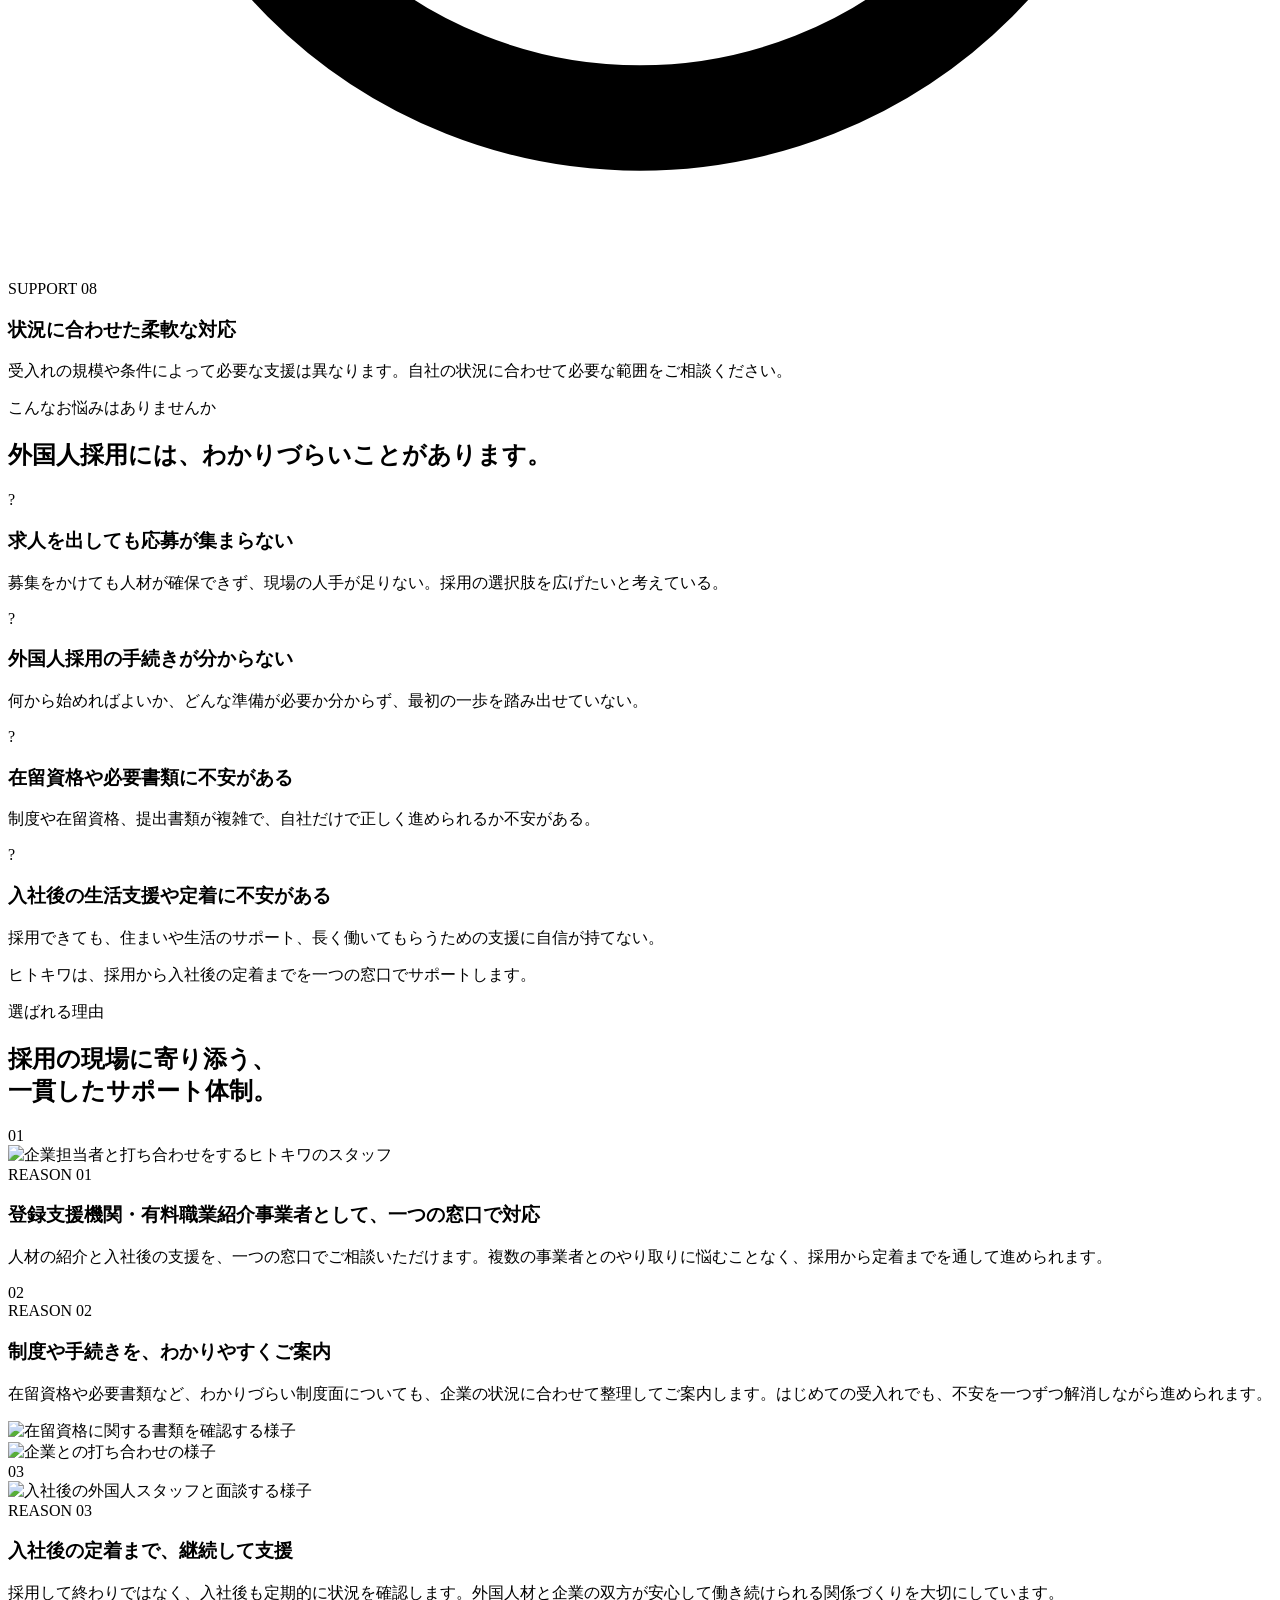
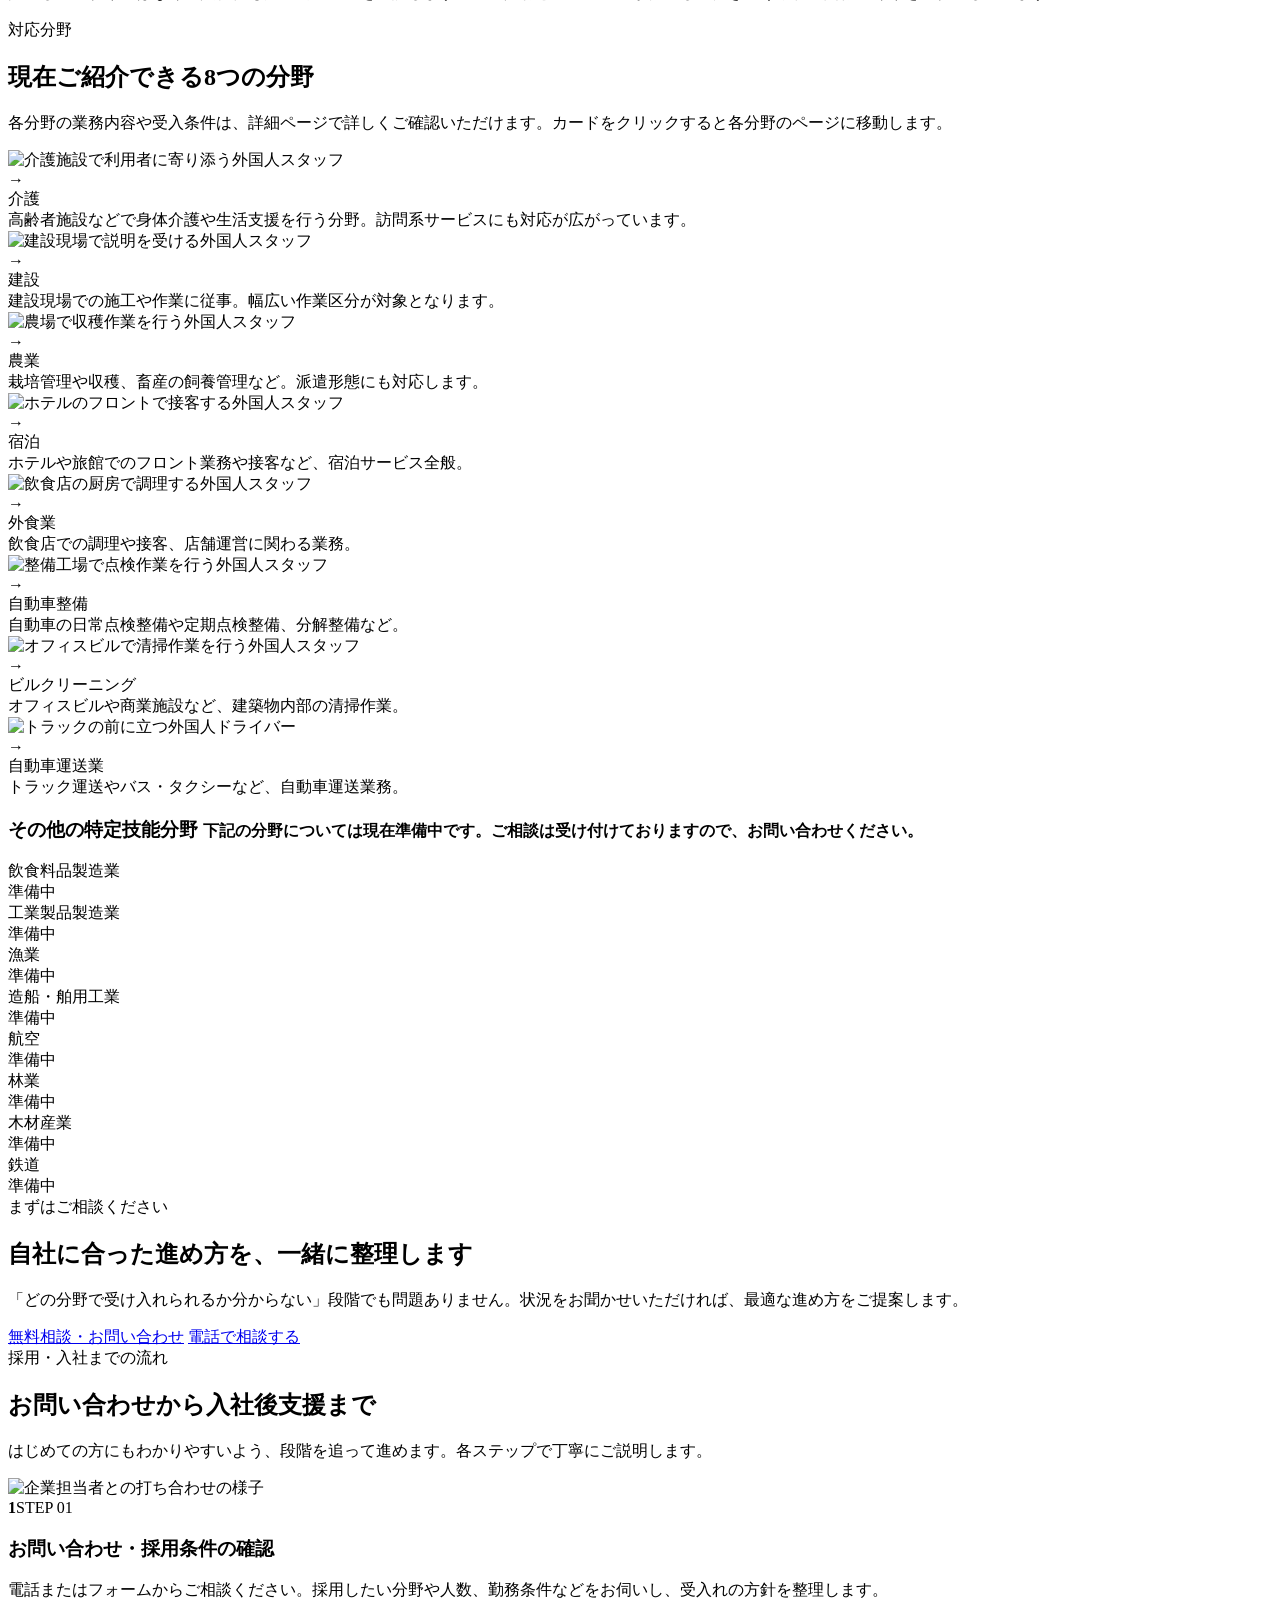
==== commit 40d1f237: "全HTMLを最新版に更新（新規2ページ・カテルLP含む）" ====
--- a/index.html
+++ b/index.html
@@ -1,389 +1,543 @@
 <!DOCTYPE html>
 <html lang="ja">
 <head>
+<script>document.documentElement.classList.add('js');</script>
 <meta charset="UTF-8">
 <meta name="viewport" content="width=device-width, initial-scale=1.0">
-<title>特定技能 外国人採用なら株式会社ヒトキワ｜全16分野対応</title>
-<meta name="description" content="特定技能外国人材の採用をワンストップでサポート。全16分野対応、候補者紹介から定着支援まで。株式会社ヒトキワ。">
-<style>
-  :root{
-    --red:#c8102e;
-    --red-2:#9d0a23;
-    --navy:#1a2a44;
-    --navy-2:#0f1c30;
-    --ivory:#faf7f2;
-    --gold:#c9a961;
-    --black:#1a1a1a;
-    --gray-700:#4a4f57;
-    --gray-500:#8a8f97;
-    --gray-200:#e5e7eb;
-    --gray-100:#f3f4f6;
-    --sans:"Hiragino Kaku Gothic ProN","Hiragino Sans","Noto Sans JP","Yu Gothic Medium","Meiryo",sans-serif;
-  }
-  *{box-sizing:border-box;margin:0;padding:0}
-  html{scroll-behavior:smooth}
-  body{background:#fff;color:var(--black);font-family:var(--sans);line-height:1.8;-webkit-font-smoothing:antialiased;font-size:15px}
-  a{color:inherit;text-decoration:none}
-  .wrap{max-width:1000px;margin:0 auto;padding:0 24px}
-
-  /* ===== Top bar ===== */
-  .topbar{background:#fff;border-bottom:1px solid var(--gray-200);position:sticky;top:0;z-index:100}
-  .topbar-inner{max-width:1000px;margin:0 auto;padding:14px 24px;display:flex;align-items:center;justify-content:space-between}
-  .logo{font-weight:900;font-size:20px;color:var(--navy);letter-spacing:.04em}
-  .logo span{color:var(--red)}
-  .top-cta{display:flex;gap:14px;align-items:center}
-  .top-tel{font-weight:900;color:var(--navy);font-size:16px}
-  .btn-contact{background:var(--navy);color:#fff;padding:10px 22px;border-radius:4px;font-weight:700;font-size:13px;transition:background .2s}
-  .btn-contact:hover{background:var(--navy-2)}
-
-  /* ===== Hero ===== */
-  .hero{padding:80px 24px 64px;text-align:center;background:var(--ivory);border-bottom:1px solid var(--gray-200)}
-  .hero-label{display:inline-block;font-size:12px;font-weight:700;color:var(--red);letter-spacing:.15em;border:1px solid var(--red);padding:6px 20px;border-radius:2px;margin-bottom:28px}
-  .hero h1{font-size:36px;font-weight:900;line-height:1.6;color:var(--navy);margin-bottom:20px}
-  .hero h1 em{font-style:normal;color:var(--red)}
-  .hero .lead{font-size:16px;color:var(--gray-700);line-height:2.0;max-width:640px;margin:0 auto 36px}
-  .hero-cta{display:flex;gap:14px;justify-content:center;flex-wrap:wrap}
-  .btn-main{background:var(--red);color:#fff;padding:16px 40px;border-radius:4px;font-weight:900;font-size:16px;transition:all .2s;display:inline-block}
-  .btn-main:hover{background:var(--red-2)}
-  .btn-sub{background:#fff;color:var(--navy);padding:16px 32px;border-radius:4px;font-weight:700;font-size:15px;border:1px solid var(--gray-200);transition:all .2s;display:inline-block}
-  .btn-sub:hover{background:var(--gray-100)}
-
-  /* ===== Video ===== */
-  .video-sec{padding:72px 0;background:#fff}
-  .video-sec h2{text-align:center;font-size:24px;font-weight:900;color:var(--navy);margin-bottom:12px}
-  .video-sec .sub{text-align:center;font-size:14px;color:var(--gray-500);margin-bottom:36px}
-  .video-wrap{max-width:720px;margin:0 auto;aspect-ratio:16/9;background:var(--navy-2);border-radius:6px;overflow:hidden}
-  .video-wrap iframe,.video-wrap video{width:100%;height:100%;border:none;display:block}
-  .video-placeholder{width:100%;height:100%;display:flex;align-items:center;justify-content:center;color:rgba(255,255,255,.4);font-size:14px;font-weight:700;letter-spacing:.1em}
-
-  /* ===== Numbers ===== */
-  .numbers{padding:56px 0;background:var(--ivory);border-top:1px solid var(--gray-200);border-bottom:1px solid var(--gray-200)}
-  .num-grid{display:grid;grid-template-columns:repeat(4,1fr);gap:0;max-width:800px;margin:0 auto}
-  .num-item{text-align:center;padding:20px 16px}
-  .num-item .val{font-size:40px;font-weight:900;color:var(--navy);line-height:1.2;letter-spacing:-.02em}
-  .num-item .val span{font-size:16px;font-weight:700;color:var(--gray-500);margin-left:2px}
-  .num-item .label{font-size:12px;color:var(--gray-500);margin-top:4px;font-weight:700;letter-spacing:.05em}
-
-  /* ===== Section ===== */
-  .sec{padding:80px 0}
-  .sec-label{font-size:11px;font-weight:700;color:var(--gray-500);letter-spacing:.2em;text-align:center;margin-bottom:10px}
-  .sec h2{text-align:center;font-size:26px;font-weight:900;color:var(--navy);line-height:1.5;margin-bottom:48px}
-  .sec h2 em{font-style:normal;color:var(--red)}
-
-  /* ===== Strengths ===== */
-  .strengths{background:#fff}
-  .str-list{display:grid;grid-template-columns:1fr;gap:0;max-width:720px;margin:0 auto}
-  .str-item{display:grid;grid-template-columns:64px 1fr;gap:24px;align-items:start;padding:32px 0;border-bottom:1px solid var(--gray-200)}
-  .str-item:last-child{border-bottom:none}
-  .str-num{font-size:32px;font-weight:900;color:var(--red);text-align:center;line-height:1}
-  .str-item h3{font-size:18px;font-weight:900;color:var(--navy);margin-bottom:8px;line-height:1.5}
-  .str-item p{font-size:14px;color:var(--gray-700);line-height:2.0}
-
-  /* ===== Fields ===== */
-  .fields{background:var(--ivory);border-top:1px solid var(--gray-200);border-bottom:1px solid var(--gray-200)}
-  .fields-inner{max-width:720px;margin:0 auto}
-  .fields-inner p{font-size:14px;color:var(--gray-700);line-height:2.0;text-align:center}
-  .field-tags{display:flex;flex-wrap:wrap;gap:8px;justify-content:center;margin-top:24px}
-  .field-tags a{display:inline-block;padding:10px 20px;font-size:13px;font-weight:700;color:#fff;background:var(--navy);border:none;border-radius:4px;transition:all .2s}
-  .field-tags a:hover{background:var(--red)}
-
-  /* ===== Flow ===== */
-  .flow{background:#fff}
-  .flow-list{max-width:640px;margin:0 auto;counter-reset:step}
-  .flow-item{display:grid;grid-template-columns:48px 1fr;gap:20px;padding:24px 0;border-bottom:1px solid var(--gray-200);align-items:start}
-  .flow-item:last-child{border-bottom:none}
-  .flow-item::before{counter-increment:step;content:counter(step);font-size:20px;font-weight:900;color:#fff;background:var(--navy);width:40px;height:40px;border-radius:50%;display:flex;align-items:center;justify-content:center;flex-shrink:0}
-  .flow-item:last-child::before{background:var(--red)}
-  .flow-item h4{font-size:16px;font-weight:900;color:var(--navy);margin-bottom:4px}
-  .flow-item p{font-size:13px;color:var(--gray-700);line-height:1.8}
-
-  /* ===== Support ===== */
-  .support{background:var(--ivory);border-top:1px solid var(--gray-200);border-bottom:1px solid var(--gray-200)}
-  .support-box{max-width:640px;margin:0 auto;background:#fff;border:1px solid var(--gray-200);border-radius:6px;padding:36px 32px;text-align:center}
-  .support-box h3{font-size:20px;font-weight:900;color:var(--navy);margin-bottom:20px;line-height:1.6}
-  .support-box h3 em{font-style:normal;color:var(--red)}
-  .support-tags{display:flex;flex-wrap:wrap;gap:10px;justify-content:center}
-  .support-tags span{font-size:14px;font-weight:700;color:var(--navy);padding:10px 20px;background:var(--ivory);border-radius:3px}
-
-  /* ===== FAQ ===== */
-  .faq{background:#fff}
-  .faq-list{max-width:680px;margin:0 auto;display:flex;flex-direction:column;gap:8px}
-  .faq-item{border:1px solid var(--gray-200);border-radius:4px;overflow:hidden}
-  .faq-q{padding:18px 20px;font-weight:700;color:var(--navy);cursor:pointer;display:flex;gap:14px;align-items:center;font-size:14px;line-height:1.6}
-  .faq-q::before{content:"Q";background:var(--navy);color:#fff;width:28px;height:28px;border-radius:50%;display:flex;align-items:center;justify-content:center;font-size:12px;font-weight:900;flex-shrink:0}
-  .faq-q::after{content:"+";color:var(--gray-500);font-size:20px;font-weight:300;margin-left:auto;flex-shrink:0}
-  .faq-a{padding:0 20px 18px 62px;color:var(--gray-700);font-size:14px;line-height:2.0;display:none}
-  details[open] .faq-q::after{content:"\2212"}
-  details[open] .faq-a{display:block}
-  details summary{list-style:none}
-  details summary::-webkit-details-marker{display:none}
-
-  /* ===== CTA bottom ===== */
-  .cta-bottom{background:var(--navy);color:#fff;padding:72px 0;text-align:center}
-  .cta-bottom h2{font-size:26px;font-weight:900;line-height:1.6;margin-bottom:12px;color:#fff}
-  .cta-bottom .sub{font-size:14px;color:rgba(255,255,255,.6);margin-bottom:32px}
-  .cta-bottom .btn-main{background:var(--red);font-size:17px;padding:18px 48px}
-  .cta-bottom .btn-main:hover{background:var(--red-2)}
-
-  /* ===== Footer ===== */
-  footer{background:var(--navy-2);color:rgba(255,255,255,.6);padding:40px 0 20px;font-size:12px}
-  .foot-inner{max-width:1000px;margin:0 auto;padding:0 24px}
-  .foot-grid{display:grid;grid-template-columns:2fr 1fr;gap:48px;margin-bottom:28px}
-  .foot-grid h6{color:#fff;font-size:13px;margin-bottom:10px;font-weight:900}
-  .foot-grid p{font-size:11px;line-height:1.9;color:rgba(255,255,255,.5)}
-  .foot-bottom{border-top:1px solid rgba(255,255,255,.08);padding-top:16px;text-align:center;font-size:11px;color:rgba(255,255,255,.4)}
-
-  /* ===== Floating CTA ===== */
-  .float-cta{position:fixed;bottom:0;left:0;right:0;background:#fff;border-top:1px solid var(--gray-200);padding:10px 14px;display:none;z-index:99;box-shadow:0 -2px 12px rgba(0,0,0,.06)}
-  .float-cta a{display:block;text-align:center;background:var(--red);color:#fff;padding:14px;border-radius:4px;font-weight:900;font-size:14px}
-
-  /* ===== Mobile ===== */
-  @media(max-width:768px){
-    .topbar-inner{padding:10px 16px}
-    .top-tel{display:none}
-    .hero{padding:56px 20px 48px}
-    .hero h1{font-size:24px}
-    .hero .lead{font-size:14px}
-    .num-grid{grid-template-columns:repeat(2,1fr)}
-    .num-item .val{font-size:30px}
-    .sec{padding:56px 0}
-    .sec h2{font-size:21px;margin-bottom:36px}
-    .str-item{grid-template-columns:48px 1fr;gap:16px;padding:24px 0}
-    .str-num{font-size:26px}
-    .field-tags{gap:6px}
-    .field-tags a{padding:6px 14px;font-size:12px}
-    .flow-list{margin:0 auto}
-    .support-box{padding:28px 20px}
-    .cta-bottom h2{font-size:21px}
-    .float-cta{display:block}
-    body{padding-bottom:72px}
-    .foot-grid{grid-template-columns:1fr;gap:24px}
-    .video-sec h2{font-size:20px}
-  }
-</style>
+
+<!-- ===== SEO ===== -->
+<title>特定技能外国人材の紹介・受入れ支援｜株式会社ヒトキワ</title>
+<meta name="description" content="株式会社ヒトキワは、特定技能外国人材の人材紹介から面接調整、在留資格手続きのご案内、入社準備、生活支援、入社後の定着支援までを一貫してサポートする登録支援機関・有料職業紹介事業者です。介護・建設・農業・宿泊・外食業・自動車整備・ビルクリーニング・自動車運送業に対応。">
+<meta name="robots" content="index,follow">
+<link rel="canonical" href="https://hito-kiwa.co.jp/">
+
+<!-- ===== OGP ===== -->
+<meta property="og:type" content="website">
+<meta property="og:site_name" content="株式会社ヒトキワ">
+<meta property="og:title" content="特定技能外国人材の紹介・受入れ支援｜株式会社ヒトキワ">
+<meta property="og:description" content="特定技能外国人の人材紹介、面接調整、入社準備、生活支援、入社後の定着まで、企業ごとの状況に合わせてサポートします。">
+<meta property="og:url" content="https://hito-kiwa.co.jp/">
+<meta property="og:locale" content="ja_JP">
+<meta property="og:image" content="https://hito-kiwa.co.jp/assets/images/home/hero-main.jpeg">
+<meta property="og:image:type" content="image/jpeg">
+<meta property="og:image:width" content="1086">
+<meta property="og:image:height" content="1448">
+<meta name="twitter:card" content="summary_large_image">
+
+<link rel="stylesheet" href="assets/css/common.css">
+<link rel="stylesheet" href="assets/css/home.css">
+
+<!-- ===== 構造化データ ===== -->
+<script type="application/ld+json">
+{"@context":"https://schema.org","@type":"Organization","name":"株式会社ヒトキワ","url":"https://hito-kiwa.co.jp/","description":"特定技能外国人材の人材紹介・受入れ支援を行う登録支援機関・有料職業紹介事業者。","telephone":"+81-3-6842-0293","email":"info@hito-kiwa.co.jp","address":{"@type":"PostalAddress","postalCode":"102-0083","addressRegion":"東京都","addressLocality":"千代田区","streetAddress":"麹町4丁目3-5 7階","addressCountry":"JP"},"contactPoint":{"@type":"ContactPoint","telephone":"+81-3-6842-0293","contactType":"customer service","areaServed":"JP","availableLanguage":["ja"]}}
+</script>
+<script type="application/ld+json">
+{"@context":"https://schema.org","@type":"Service","serviceType":"特定技能外国人材の人材紹介・受入れ支援","provider":{"@type":"Organization","name":"株式会社ヒトキワ","url":"https://hito-kiwa.co.jp/"},"areaServed":"JP","description":"特定技能外国人の募集・紹介、面接調整、在留資格手続きのご案内、入社準備、生活支援、入社後の定着支援。","hasOfferCatalog":{"@type":"OfferCatalog","name":"対応分野","itemListElement":[{"@type":"Offer","itemOffered":{"@type":"Service","name":"介護"}},{"@type":"Offer","itemOffered":{"@type":"Service","name":"建設"}},{"@type":"Offer","itemOffered":{"@type":"Service","name":"農業"}},{"@type":"Offer","itemOffered":{"@type":"Service","name":"宿泊"}},{"@type":"Offer","itemOffered":{"@type":"Service","name":"外食業"}},{"@type":"Offer","itemOffered":{"@type":"Service","name":"自動車整備"}},{"@type":"Offer","itemOffered":{"@type":"Service","name":"ビルクリーニング"}},{"@type":"Offer","itemOffered":{"@type":"Service","name":"自動車運送業"}}]}}
+</script>
+<script type="application/ld+json">
+{"@context":"https://schema.org","@type":"FAQPage","mainEntity":[{"@type":"Question","name":"特定技能と技能実習の違いは何ですか？","acceptedAnswer":{"@type":"Answer","text":"最も大きな違いは制度の目的です。技能実習制度は国際貢献を目的としているのに対し、特定技能制度は国内の人材不足を補うための外国人材の受入れを正面から目的に掲げています。特定技能では同一分野内での転職が認められている点なども実務的な違いです。"}},{"@type":"Question","name":"特定技能外国人は転職できますか？","acceptedAnswer":{"@type":"Answer","text":"はい、特定技能1号・2号ともに、同一の産業分野内であれば転職が可能です。転職にあたっては、新たな受入企業との雇用契約の締結と、在留資格変更許可申請等の手続きが必要です。"}},{"@type":"Question","name":"登録支援機関への委託は必須ですか？","acceptedAnswer":{"@type":"Answer","text":"必須ではありません。受入企業が自社で支援体制を整え、義務的支援を適切に実施できれば委託は不要です。ただし要件を満たす必要があり、初めて受け入れる企業には登録支援機関への委託をお勧めします。"}},{"@type":"Question","name":"受入れにかかる費用はどのくらいですか？","acceptedAnswer":{"@type":"Answer","text":"業種、採用ルート、登録支援機関への委託の有無、人材紹介の利用有無等により大きく異なります。具体的な費用はお気軽にお問い合わせください。"}}]}
+</script>
 </head>
 <body>
 
-<!-- Top bar -->
-<div class="topbar">
-  <div class="topbar-inner">
-    <div class="logo">hito<span>kiwa</span></div>
-    <div class="top-cta">
-      <div class="top-tel">03-6842-0293</div>
-      <a href="https://hito-kiwa.co.jp/contact/" class="btn-contact" target="_blank">お問い合わせ</a>
-    </div>
-  </div>
-</div>
-
-<!-- Hero -->
-<section class="hero">
-  <div class="hero-label">特定技能 外国人材 採用支援</div>
-  <h1>人手不足を解決する<br><em>外国人材の採用</em>を、ワンストップで。</h1>
-  <p class="lead">候補者のご紹介から、ビザ申請、入社後の定着支援まで。<br>特定技能 全16分野に対応しています。</p>
-  <div class="hero-cta">
-    <a href="https://hito-kiwa.co.jp/contact/" class="btn-main" target="_blank">まずは無料で相談する</a>
-    <a href="#flow" class="btn-sub">サービスの流れを見る</a>
-  </div>
-</section>
-
-<!-- Video -->
-<section class="video-sec">
-  <h2>ヒトキワの採用支援</h2>
-  <p class="sub">3分でわかるサービス紹介</p>
-  <div class="wrap">
-    <div class="video-wrap">
-      <!-- YouTube埋め込み例：下のコメントを外してsrc=にURLを入れてください -->
-      <!-- <iframe src="https://www.youtube.com/embed/動画ID" allow="accelerometer; autoplay; clipboard-write; encrypted-media; gyroscope; picture-in-picture" allowfullscreen></iframe> -->
-      <!-- MP4直接埋め込み例 -->
-      <!-- <video controls poster="thumbnail.jpg"><source src="video.mp4" type="video/mp4"></video> -->
-      <iframe src="https://www.youtube.com/embed/fs3rvUshFck" allow="accelerometer; autoplay; clipboard-write; encrypted-media; gyroscope; picture-in-picture" allowfullscreen></iframe>
-    </div>
-  </div>
-</section>
-
-<!-- Numbers -->
-<div class="numbers">
-  <div class="wrap">
-    <div class="num-grid">
-      <div class="num-item"><div class="val">126<span>社</span></div><div class="label">送り出し機関 提携</div></div>
-      <div class="num-item"><div class="val">5,000<span>+</span></div><div class="label">登録候補者数</div></div>
-      <div class="num-item"><div class="val">1,500<span>+</span></div><div class="label">受入企業実績</div></div>
-      <div class="num-item"><div class="val">90<span>%</span></div><div class="label">1年定着率</div></div>
-    </div>
-  </div>
-</div>
-
-<!-- Strengths -->
-<section class="sec strengths">
-  <div class="wrap">
-    <div class="sec-label">STRENGTHS</div>
-    <h2>選ばれる<em>3つの理由</em></h2>
-    <div class="str-list">
-      <div class="str-item">
-        <div class="str-num">01</div>
-        <div>
-          <h3>常時5,000名以上の候補者からスピード紹介</h3>
-          <p>126社の送り出し機関と提携し、常に候補者が待機しています。お声がけから最短2週間で面接を設定。複数名の一括採用にも対応可能です。</p>
-        </div>
-      </div>
-      <div class="str-item">
-        <div class="str-num">02</div>
-        <div>
-          <h3>採用が決まるまで費用ゼロの完全成功報酬</h3>
-          <p>候補者のご提案・面接調整はすべて無料。採用が決まって初めて費用が発生します。費用の詳細はお問い合わせください。</p>
-        </div>
-      </div>
-      <div class="str-item">
-        <div class="str-num">03</div>
-        <div>
-          <h3>入社後の定着まで伴走するサポート体制</h3>
-          <p>年4回の定期面談、日本語学習支援、行政手続の支援など、入社後の定着までしっかりサポート。企業様に安心して受入れいただける体制を整えています。</p>
-        </div>
-      </div>
-    </div>
-  </div>
-</section>
-
-<!-- Fields -->
-<section class="sec fields">
-  <div class="wrap">
-    <div class="sec-label">FIELDS</div>
-    <h2>特定技能 <em>全16分野</em>に対応</h2>
-    <div class="fields-inner">
-      <p>業種ごとに異なる制度要件・協議会加入・試験要件など、各分野の専門知識を持ったスタッフが対応します。詳しくは各分野のガイドページをご覧ください。</p>
-      <div class="field-tags">
-        <a href="hitokiwa_kaigo_lp.html">介護</a>
-        <a href="hitokiwa_kensetsu_lp.html">建設</a>
-        <a href="hitokiwa_nogyo_lp.html">農業</a>
-        <a href="hitokiwa_shukuhaku_lp.html">宿泊</a>
-        <a href="hitokiwa_gaishoku_lp.html">外食</a>
-        <a href="hitokiwa_jidosha_lp.html">自動車整備</a>
-        <a href="hitokiwa_cleaning_lp.html">ビルクリーニング</a>
-        <a href="hitokiwa_unso_lp.html">自動車運送業</a>
-      </div>
-      <p style="text-align:center;margin-top:20px"><a href="hitokiwa_fields.html" style="color:var(--red);font-weight:700;text-decoration:underline">全16分野の一覧を見る →</a></p>
-    </div>
-  </div>
-</section>
-
-<!-- Flow -->
-<section class="sec flow" id="flow">
-  <div class="wrap">
-    <div class="sec-label">FLOW</div>
-    <h2>ご相談から<em>定着</em>までの流れ</h2>
-    <div class="flow-list">
-      <div class="flow-item">
-        <div>
-          <h4>無料相談・ヒアリング</h4>
-          <p>採用要件・人数・時期をお伺いし、最適なプランをご提案します。</p>
-        </div>
-      </div>
-      <div class="flow-item">
-        <div>
-          <h4>候補者のご紹介</h4>
-          <p>条件に合った候補者をご紹介。経歴書・動画面談など複数の方法でご確認いただけます。</p>
-        </div>
-      </div>
-      <div class="flow-item">
-        <div>
-          <h4>面接・採用決定</h4>
-          <p>オンラインまたは現地での面接を設定。通訳も手配いたします。</p>
-        </div>
-      </div>
-      <div class="flow-item">
-        <div>
-          <h4>ビザ申請・入社準備</h4>
-          <p>在留資格申請、雇用契約書作成、支援計画策定など提携行政書士と連携し行政手続をサポートします。</p>
-        </div>
-      </div>
-      <div class="flow-item">
-        <div>
-          <h4>入社・定着サポート</h4>
-          <p>入国対応から生活支援、定期面談まで。企業様に行っていただくのは住居の準備だけです。</p>
-        </div>
-      </div>
-    </div>
-  </div>
-</section>
-
-<!-- Support -->
-<section class="sec support">
-  <div class="wrap">
-    <div class="support-box">
-      <h3>企業様にお願いするのは<em>「住居の準備」</em>だけ</h3>
-      <div class="support-tags">
-        <span>ビザ申請サポート</span>
-        <span>空港送迎</span>
-        <span>生活オリエンテーション</span>
-        <span>日本語学習支援</span>
-        <span>定期面談</span>
-        <span>行政届出サポート</span>
-      </div>
-    </div>
-  </div>
-</section>
-
-<!-- FAQ -->
-<section class="sec faq">
-  <div class="wrap">
-    <div class="sec-label">FAQ</div>
-    <h2>よくあるご質問</h2>
-    <div class="faq-list">
-      <details class="faq-item">
-        <summary class="faq-q">採用が決まらなかった場合、費用はかかりますか？</summary>
-        <div class="faq-a">完全成功報酬型のため、内定受諾までは一切費用が発生しません。候補者のご提案・面接調整もすべて無料です。</div>
-      </details>
-      <details class="faq-item">
-        <summary class="faq-q">採用までどのくらいの期間がかかりますか？</summary>
-        <div class="faq-a">最短2週間で面接機会をご提供できます。内定から入社までは、ビザ申請の関係で4〜6ヶ月が目安です。</div>
-      </details>
-      <details class="faq-item">
-        <summary class="faq-q">初めて外国人を採用するのですが大丈夫ですか？</summary>
-        <div class="faq-a">はい、初めての企業様も多数ご支援しています。受入体制の構築から行政手続、社内ガイダンスまで、専任チームが伴走しますのでご安心ください。</div>
-      </details>
-      <details class="faq-item">
-        <summary class="faq-q">対応している業種を教えてください。</summary>
-        <div class="faq-a">特定技能の対象16分野すべてに対応しています。介護、建設、製造、宿泊、農業、外食、飲食料品製造、自動車整備、ビルクリーニング、自動車運送業ほか。</div>
-      </details>
-      <details class="faq-item">
-        <summary class="faq-q">費用はいくらですか？</summary>
-        <div class="faq-a">業種や採用条件によって異なります。まずはお気軽にお問い合わせください。</div>
-      </details>
-    </div>
-  </div>
-</section>
-
-<!-- CTA -->
-<section class="cta-bottom">
-  <div class="wrap">
-    <h2>特定技能の採用について<br>お気軽にご相談ください</h2>
-    <p class="sub">制度の基本的なご質問から、具体的な採用計画のご相談まで対応いたします。</p>
-    <a href="https://hito-kiwa.co.jp/contact/" class="btn-main" target="_blank">お問い合わせはこちら</a>
-  </div>
-</section>
-
-<!-- Footer -->
-<footer>
-  <div class="foot-inner">
-    <div class="foot-grid">
+<!-- ============================================================ ヘッダー ============================================================ -->
+<header class="site-header" id="top">
+  <div class="header-inner">
+    <a class="brand" href="index.html" aria-label="株式会社ヒトキワ トップへ">
+      <span class="brand-logo">hito<span>kiwa</span></span>
+      <span class="brand-sub">株式会社ヒトキワ｜特定技能人材紹介</span>
+    </a>
+    <nav class="global-nav" id="globalNav" aria-label="メインナビゲーション">
+      <ul>
+        <li><a href="#service">サービスについて</a></li>
+        <li><a href="#fields">対応分野</a></li>
+        <li><a href="#reasons">選ばれる理由</a></li>
+        <li><a href="#support">支援内容</a></li>
+        <li><a href="#flow">採用までの流れ</a></li>
+        <li><a href="hitokiwa_tokutei_common.html">特定技能ガイド</a></li>
+        <li><a href="#faq">よくある質問</a></li>
+      </ul>
+    </nav>
+    <div class="header-cta">
+      <a class="header-tel" href="tel:0368420293">
+        <span class="num">03-6842-0293</span>
+        <span class="lbl">平日の受付・お気軽にご相談ください</span>
+      </a>
+      <a href="https://hito-kiwa.co.jp/contact/" class="btn btn--red">お問い合わせ</a>
+      <button class="nav-toggle" id="navToggle" aria-label="メニューを開く" aria-controls="globalNav" aria-expanded="false"><span></span></button>
+    </div>
+  </div>
+</header>
+<div class="nav-overlay" id="navOverlay"></div>
+
+<!-- ============================================================ ファーストビュー ============================================================ -->
+<section class="hero" id="service">
+  <div class="hero-inner">
+    <div class="hero-copy">
+      <span class="hero-tag"><span class="dot"></span>特定技能外国人材 紹介・受入れ支援</span>
+      <h1>外国人採用を、<br><span class="br-accent">採用から定着まで。</span></h1>
+      <p class="lead">特定技能外国人の人材紹介、面接調整、入社準備、生活支援、入社後の定着まで、企業ごとの状況に合わせてサポートします。はじめての外国人採用も、一つの窓口で一貫してお手伝いします。</p>
+      <div class="hero-actions">
+        <a href="https://hito-kiwa.co.jp/contact/" class="btn btn--red btn--lg">特定技能採用について相談する</a>
+        <a href="#fields" class="btn btn--ghost btn--lg">対応分野を見る</a>
+      </div>
+      <div class="hero-cred">
+        <span>有料職業紹介事業者（13-ユ-316856）</span>
+        <span>登録支援機関（24登-010827）</span>
+      </div>
+    </div>
+
+    <!-- 人物写真モザイク（PC）／画像が無くても仮枠で崩れない -->
+    <div class="hero-mosaic" aria-hidden="false">
+      <div class="hero-photo p-main" data-hero="0">
+        <!-- 写真：日本の職場で笑顔で働く外国人スタッフ（縦長） -->
+        <div class="ph-frame">
+          <img src="assets/images/home/hero-main.jpeg" alt="日本の職場で働く外国人スタッフ" width="600" height="800" decoding="async" fetchpriority="high">
+        </div>
+      </div>
+      <div class="hero-photo p-tr" data-hero="1">
+        <!-- 写真：介護職として働く外国人スタッフ（丸型） -->
+        <div class="ph-frame">
+          <img src="assets/images/home/hero-sub-01.jpeg" alt="介護職として働く外国人スタッフ" width="400" height="400" loading="lazy" decoding="async">
+        </div>
+      </div>
+      <div class="hero-photo p-bl" data-hero="2">
+        <!-- 写真：建設・製造現場で働く外国人スタッフ -->
+        <div class="ph-frame">
+          <img src="assets/images/home/hero-sub-02.jpeg" alt="現場で働く外国人スタッフ" width="400" height="500" loading="lazy" decoding="async">
+        </div>
+      </div>
+      <div class="hero-photo p-br" data-hero="3">
+        <!-- 写真：飲食・宿泊で接客する外国人スタッフ -->
+        <div class="ph-frame">
+          <img src="assets/images/home/hero-sub-03.jpeg" alt="接客する外国人スタッフ" width="400" height="300" loading="lazy" decoding="async">
+        </div>
+      </div>
+    </div>
+  </div>
+</section>
+
+<!-- ============================================================ ダイジェスト動画（ティザー） ============================================================ -->
+<section class="section" id="digest" style="padding-bottom:0">
+  <div class="wrap">
+    <div class="sec-head section-head--center" data-animate style="margin-bottom:28px">
+      <span class="eyebrow">MOVIE</span>
+      <h2 class="section-title">まずは動画で、<span class="accent">ヒトキワの支援</span>を</h2>
+    </div>
+    <div class="hkv" data-animate>
+      <div class="hkv-frame js-video" role="button" tabindex="0"
+           data-embed="https://www.youtube.com/embed/BgCgGT_iacA?rel=0&autoplay=1"
+           data-title="人手不足に、特定技能という選択肢を｜外国人材採用のヒトキワ【ダイジェスト】"
+           aria-label="ダイジェスト動画を再生する">
+        <span class="hkv-badge">ダイジェスト</span>
+        <img src="https://i.ytimg.com/vi/BgCgGT_iacA/hqdefault.jpg" alt="ヒトキワ 特定技能人材紹介 ダイジェスト動画のサムネイル" loading="lazy" decoding="async" width="480" height="360">
+        <span class="hkv-play" aria-hidden="true"></span>
+      </div>
+      <p class="hkv-cap">▶ クリックすると、この場で動画を再生します</p>
+    </div>
+  </div>
+</section>
+
+<!-- ============================================================ 人物・対応職種 横スクロール ============================================================ -->
+<section class="people-strip" aria-label="対応職種で働く外国人スタッフ">
+  <p class="strip-label">さまざまな分野で外国人材が活躍しています</p>
+  <!-- 実在候補者の個人情報は掲載せず、職種のみ表示（方法A）。
+       実際の登録人材情報を確認後に氏名・国籍等を表示する場合は下記カードを差し替え。 -->
+  <div class="marquee">
+    <div class="marquee-track">
+      <div class="person-card"><div class="pic"><div class="ph-frame"><img src="assets/images/fields/kaigo.jpeg" alt="介護で働く外国人スタッフ" width="200" height="267" loading="lazy" decoding="async"></div></div><div class="meta"><div class="job">介護</div><div class="sub">身体介護・生活支援</div></div></div>
+      <div class="person-card"><div class="pic"><div class="ph-frame"><img src="assets/images/fields/kensetsu.jpeg" alt="建設で働く外国人スタッフ" width="200" height="267" loading="lazy" decoding="async"></div></div><div class="meta"><div class="job">建設</div><div class="sub">土木・建築・設備</div></div></div>
+      <div class="person-card"><div class="pic"><div class="ph-frame"><img src="assets/images/fields/gaishoku.jpeg" alt="外食業で働く外国人スタッフ" width="200" height="267" loading="lazy" decoding="async"></div></div><div class="meta"><div class="job">外食業</div><div class="sub">調理・接客</div></div></div>
+      <div class="person-card"><div class="pic"><div class="ph-frame"><img src="assets/images/fields/shukuhaku.jpeg" alt="宿泊で働く外国人スタッフ" width="200" height="267" loading="lazy" decoding="async"></div></div><div class="meta"><div class="job">宿泊</div><div class="sub">フロント・接客</div></div></div>
+      <div class="person-card"><div class="pic"><div class="ph-frame"><img src="assets/images/fields/nogyo.jpeg" alt="農業で働く外国人スタッフ" width="200" height="267" loading="lazy" decoding="async"></div></div><div class="meta"><div class="job">農業</div><div class="sub">耕種・畜産</div></div></div>
+      <div class="person-card"><div class="pic"><div class="ph-frame"><img src="assets/images/fields/jidosha.jpeg" alt="自動車整備で働く外国人スタッフ" width="200" height="267" loading="lazy" decoding="async"></div></div><div class="meta"><div class="job">自動車整備</div><div class="sub">点検・整備</div></div></div>
+      <div class="person-card"><div class="pic"><div class="ph-frame"><img src="assets/images/fields/cleaning.jpeg" alt="ビルクリーニングで働く外国人スタッフ" width="200" height="267" loading="lazy" decoding="async"></div></div><div class="meta"><div class="job">ビルクリーニング</div><div class="sub">建物内部の清掃</div></div></div>
+      <div class="person-card"><div class="pic"><div class="ph-frame"><img src="assets/images/fields/unso.jpeg" alt="自動車運送業で働く外国人スタッフ" width="200" height="267" loading="lazy" decoding="async"></div></div><div class="meta"><div class="job">自動車運送業</div><div class="sub">トラック・バス等</div></div></div>
+    </div>
+  </div>
+</section>
+
+<!-- ============================================================ 信頼情報 ============================================================ -->
+<section class="section trust" aria-label="事業者情報">
+  <div class="trust-inner" data-animate>
+    <div class="trust-item"><div class="t-label">有料職業紹介事業 許可番号</div><div class="t-value">13-ユ-316856</div></div>
+    <div class="trust-item"><div class="t-label">登録支援機関 登録番号</div><div class="t-value">24登-010827</div></div>
+    <div class="trust-item"><div class="t-label">対応分野</div><div class="t-value">特定技能の複数分野に対応<br>（公開8分野）</div></div>
+    <div class="trust-item"><div class="t-label">サポート範囲</div><div class="t-value">採用から入社後支援まで</div></div>
+  </div>
+  <p class="trust-note">株式会社ヒトキワ｜〒102-0083 東京都千代田区麹町4丁目3-5 7階｜TEL：<a href="tel:0368420293" style="font-weight:700;color:var(--navy)">03-6842-0293</a></p>
+</section>
+
+<!-- ============================================================ サービス紹介動画（全業種・本編） ============================================================ -->
+<section class="section section--ivory" id="intro-movie">
+  <div class="wrap">
+    <div class="sec-head section-head--center" data-animate>
+      <span class="eyebrow">SERVICE MOVIE</span>
+      <h2 class="section-title">特定技能の採用から定着まで、<br><span class="accent">動画でわかるヒトキワの支援</span></h2>
+      <p class="section-lead">人材の紹介から面接調整、在留資格手続きのご案内、入社準備、生活支援、入社後の定着まで。ヒトキワの支援内容をまとめてご紹介します。</p>
+    </div>
+    <div class="hkv" data-animate>
+      <div class="hkv-frame js-video" role="button" tabindex="0"
+           data-embed="https://www.youtube.com/embed/isBOEuzXpgg?rel=0&autoplay=1"
+           data-title="【特定技能】外国人材の採用・受入れ支援｜紹介から定着まで｜株式会社ヒトキワ"
+           aria-label="サービス紹介動画を再生する">
+        <span class="hkv-badge">サービス紹介</span>
+        <img src="https://i.ytimg.com/vi/isBOEuzXpgg/hqdefault.jpg" alt="ヒトキワ 特定技能人材紹介 サービス紹介動画のサムネイル" loading="lazy" decoding="async" width="480" height="360">
+        <span class="hkv-play" aria-hidden="true"></span>
+      </div>
+      <p class="hkv-cap">▶ クリックすると、この場で動画を再生します</p>
+    </div>
+  </div>
+</section>
+
+<!-- ============================================================ サービス概要 + 支援内容 ============================================================ -->
+<section class="section" id="support">
+  <div class="wrap">
+    <div class="section-head" data-animate>
+      <span class="eyebrow">ヒトキワの支援内容</span>
+      <h2 class="section-title">採用の入口から入社後まで、<br>必要な支援をまとめてお任せいただけます。</h2>
+      <p class="section-lead">人材の募集・紹介から、在留資格手続きのご案内、生活面のサポート、入社後の定期的な支援まで。企業ごとの体制や状況に合わせて、必要な範囲でご利用いただけます。</p>
+    </div>
+
+    <div class="support-feature" style="margin-bottom:48px">
+      <div class="sf-media" data-animate="zoom">
+        <!-- 写真：企業担当者と外国人材をつなぐヒトキワのスタッフ -->
+        <div class="ph-frame"><img src="assets/images/home/support.jpeg" alt="企業と外国人材をつなぐ支援の様子" width="640" height="480" loading="lazy" decoding="async"></div>
+      </div>
+      <div data-animate class="d1">
+        <span class="eyebrow">ONE STOP</span>
+        <h3 style="font-size:23px;font-weight:900;color:var(--navy);line-height:1.5;margin-bottom:14px">一つの窓口で、採用から定着までを支援</h3>
+        <p style="font-size:15px;color:var(--gray-700);line-height:2">「何から始めればいいか分からない」段階からご相談いただけます。募集・紹介から在留資格手続きのご案内、生活支援、入社後のフォローまで、窓口を分けずに進められるので、はじめての受入れでも安心です。</p>
+      </div>
+    </div>
+
+    <div class="support-grid" data-stagger>
+      <div class="support-card" data-animate><div class="ico-wrap" aria-hidden="true"><svg viewBox="0 0 24 24" fill="none" stroke="currentColor" stroke-width="2"><circle cx="9" cy="8" r="3.2"/><path d="M3 20c0-3.3 2.7-5.5 6-5.5s6 2.2 6 5.5"/><path d="M17 7l2 2 3-3.5"/></svg></div><div class="step">SUPPORT 01</div><h3>外国人材の募集・紹介</h3><p>各分野の要件に合った特定技能外国人材を募集し、ご要望に沿った人材をご紹介します。</p></div>
+      <div class="support-card" data-animate><div class="ico-wrap" aria-hidden="true"><svg viewBox="0 0 24 24" fill="none" stroke="currentColor" stroke-width="2"><rect x="3" y="5" width="18" height="14" rx="2"/><path d="M7 9h6M7 13h4"/></svg></div><div class="step">SUPPORT 02</div><h3>面接調整・雇用条件の確認</h3><p>面接の日程調整から、雇用条件の確認・すり合わせまでをサポートし、双方の納得を大切にします。</p></div>
+      <div class="support-card" data-animate><div class="ico-wrap" aria-hidden="true"><svg viewBox="0 0 24 24" fill="none" stroke="currentColor" stroke-width="2"><path d="M14 3v5h5"/><path d="M14 3H6a2 2 0 0 0-2 2v14a2 2 0 0 0 2 2h12a2 2 0 0 0 2-2V8z"/><path d="M8 13h8M8 17h6"/></svg></div><div class="step">SUPPORT 03</div><h3>在留資格手続きのご案内</h3><p>在留資格に関する手続きや、企業側で準備が必要な書類について、わかりやすくご案内します。</p></div>
+      <div class="support-card" data-animate><div class="ico-wrap" aria-hidden="true"><svg viewBox="0 0 24 24" fill="none" stroke="currentColor" stroke-width="2"><path d="M3 11l9-7 9 7"/><path d="M5 10v9h14v-9"/><path d="M10 19v-5h4v5"/></svg></div><div class="step">SUPPORT 04</div><h3>入社準備・住居や生活の支援</h3><p>入社に向けた準備や住まいの確保、生活面のサポートなど、安心して働き始められる環境づくりを支援します。</p></div>
+      <div class="support-card" data-animate><div class="ico-wrap" aria-hidden="true"><svg viewBox="0 0 24 24" fill="none" stroke="currentColor" stroke-width="2"><path d="M21 15a2 2 0 0 1-2 2H7l-4 4V5a2 2 0 0 1 2-2h14a2 2 0 0 1 2 2z"/></svg></div><div class="step">SUPPORT 05</div><h3>入社後の定期的な支援</h3><p>入社後も定期的に状況を確認し、外国人材と企業の双方が長く安心して働ける関係づくりを継続して支援します。</p></div>
+      <div class="support-card" data-animate><div class="ico-wrap" aria-hidden="true"><svg viewBox="0 0 24 24" fill="none" stroke="currentColor" stroke-width="2"><path d="M9 11l3 3L22 4"/><path d="M21 12v7a2 2 0 0 1-2 2H5a2 2 0 0 1-2-2V5a2 2 0 0 1 2-2h11"/></svg></div><div class="step">SUPPORT 06</div><h3>企業側の書類準備支援</h3><p>受入れにあたって企業側で必要となる書類の準備について、内容や進め方を整理してサポートします。</p></div>
+      <div class="support-card" data-animate><div class="ico-wrap" aria-hidden="true"><svg viewBox="0 0 24 24" fill="none" stroke="currentColor" stroke-width="2"><path d="M12 2a7 7 0 0 1 7 7c0 3-2 4.5-2 7H7c0-2.5-2-4-2-7a7 7 0 0 1 7-7z"/><path d="M9 21h6"/></svg></div><div class="step">SUPPORT 07</div><h3>はじめての受入れもご相談可能</h3><p>外国人材の受入れがはじめての企業でも、登録支援機関への委託を含め、状況に合わせてご提案します。</p></div>
+      <div class="support-card" data-animate><div class="ico-wrap" aria-hidden="true"><svg viewBox="0 0 24 24" fill="none" stroke="currentColor" stroke-width="2"><circle cx="12" cy="12" r="9"/><path d="M12 7v5l3 3"/></svg></div><div class="step">SUPPORT 08</div><h3>状況に合わせた柔軟な対応</h3><p>受入れの規模や条件によって必要な支援は異なります。自社の状況に合わせて必要な範囲をご相談ください。</p></div>
+    </div>
+  </div>
+</section>
+
+<!-- ============================================================ 企業の課題 ============================================================ -->
+<section class="section section--tint">
+  <div class="wrap">
+    <div class="section-head section-head--center" data-animate>
+      <span class="eyebrow">こんなお悩みはありませんか</span>
+      <h2 class="section-title">外国人採用には、わかりづらいことがあります。</h2>
+    </div>
+    <div class="problem-grid" data-stagger>
+      <div class="problem-card" data-animate><div class="q">?</div><div><h3>求人を出しても応募が集まらない</h3><p>募集をかけても人材が確保できず、現場の人手が足りない。採用の選択肢を広げたいと考えている。</p></div></div>
+      <div class="problem-card" data-animate><div class="q">?</div><div><h3>外国人採用の手続きが分からない</h3><p>何から始めればよいか、どんな準備が必要か分からず、最初の一歩を踏み出せていない。</p></div></div>
+      <div class="problem-card" data-animate><div class="q">?</div><div><h3>在留資格や必要書類に不安がある</h3><p>制度や在留資格、提出書類が複雑で、自社だけで正しく進められるか不安がある。</p></div></div>
+      <div class="problem-card" data-animate><div class="q">?</div><div><h3>入社後の生活支援や定着に不安がある</h3><p>採用できても、住まいや生活のサポート、長く働いてもらうための支援に自信が持てない。</p></div></div>
+    </div>
+    <p class="problem-bridge" data-animate>ヒトキワは、<span class="accent">採用から入社後の定着まで</span>を一つの窓口でサポートします。</p>
+  </div>
+</section>
+
+<!-- ============================================================ 選ばれる理由（可変レイアウト） ============================================================ -->
+<section class="section" id="reasons">
+  <div class="wrap">
+    <div class="section-head section-head--center" data-animate>
+      <span class="eyebrow">選ばれる理由</span>
+      <h2 class="section-title">採用の現場に寄り添う、<br>一貫したサポート体制。</h2>
+    </div>
+
+    <div class="reasons">
+      <!-- REASON 01 -->
+      <div class="reason reason--01">
+        <span class="ghost-num">01</span>
+        <div class="r-media" data-animate="zoom">
+          <!-- 写真：企業担当者と打ち合わせをするヒトキワのスタッフ（縦長） -->
+          <div class="ph-frame"><img src="assets/images/home/reason-01.jpeg" alt="企業担当者と打ち合わせをするヒトキワのスタッフ" width="540" height="720" loading="lazy" decoding="async"></div>
+        </div>
+        <div class="r-text" data-animate>
+          <div class="num">REASON 01</div>
+          <h3>登録支援機関・有料職業紹介事業者として、一つの窓口で対応</h3>
+          <p>人材の紹介と入社後の支援を、一つの窓口でご相談いただけます。複数の事業者とのやり取りに悩むことなく、採用から定着までを通して進められます。</p>
+        </div>
+      </div>
+
+      <!-- REASON 02 -->
+      <div class="reason reason--02">
+        <span class="ghost-num">02</span>
+        <div class="r-text" data-animate>
+          <div class="num">REASON 02</div>
+          <h3>制度や手続きを、わかりやすくご案内</h3>
+          <p>在留資格や必要書類など、わかりづらい制度面についても、企業の状況に合わせて整理してご案内します。はじめての受入れでも、不安を一つずつ解消しながら進められます。</p>
+        </div>
+        <div class="r-stack" data-animate="zoom">
+          <div class="r-main"><div class="ph-frame"><img src="assets/images/home/reason-02-main.jpeg" alt="在留資格に関する書類を確認する様子" width="520" height="390" loading="lazy" decoding="async"></div></div>
+          <div class="r-sub"><div class="ph-frame"><img src="assets/images/home/reason-02-sub.jpeg" alt="企業との打ち合わせの様子" width="280" height="280" loading="lazy" decoding="async"></div></div>
+        </div>
+      </div>
+
+      <!-- REASON 03 -->
+      <div class="reason reason--03">
+        <span class="ghost-num">03</span>
+        <div class="r-banner" data-animate="zoom">
+          <!-- 写真：入社後の外国人スタッフと面談する様子（横長） -->
+          <div class="ph-frame"><img src="assets/images/home/reason-03.jpeg" alt="入社後の外国人スタッフと面談する様子" width="1200" height="514" loading="lazy" decoding="async"></div>
+        </div>
+        <div class="r-box" data-animate>
+          <div class="num">REASON 03</div>
+          <h3>入社後の定着まで、継続して支援</h3>
+          <p>採用して終わりではなく、入社後も定期的に状況を確認します。外国人材と企業の双方が安心して働き続けられる関係づくりを大切にしています。</p>
+        </div>
+      </div>
+    </div>
+  </div>
+</section>
+
+<!-- ============================================================ 対応分野（モザイク） ============================================================ -->
+<section class="section section--ivory" id="fields">
+  <div class="wrap">
+    <div class="section-head section-head--center" data-animate>
+      <span class="eyebrow">対応分野</span>
+      <h2 class="section-title">現在ご紹介できる<span class="accent">8つの分野</span></h2>
+      <p class="section-lead">各分野の業務内容や受入条件は、詳細ページで詳しくご確認いただけます。カードをクリックすると各分野のページに移動します。</p>
+    </div>
+
+    <div class="fields-mosaic" data-stagger>
+      <article class="fcard big" data-animate>
+        <div class="ph-frame"><img src="assets/images/fields/kaigo.jpeg" alt="介護施設で利用者に寄り添う外国人スタッフ" width="600" height="800" loading="lazy" decoding="async"></div>
+        <div class="scrim"></div><div class="farrow">→</div>
+        <div class="fbody"><div class="fname">介護</div><div class="fdesc">高齢者施設などで身体介護や生活支援を行う分野。訪問系サービスにも対応が広がっています。</div></div>
+        <a class="stretched" href="hitokiwa_kaigo_lp.html" aria-label="介護分野の詳細を見る"></a>
+      </article>
+      <article class="fcard wide" data-animate>
+        <div class="ph-frame"><img src="assets/images/fields/kensetsu.jpeg" alt="建設現場で説明を受ける外国人スタッフ" width="800" height="450" loading="lazy" decoding="async"></div>
+        <div class="scrim"></div><div class="farrow">→</div>
+        <div class="fbody"><div class="fname">建設</div><div class="fdesc">建設現場での施工や作業に従事。幅広い作業区分が対象となります。</div></div>
+        <a class="stretched" href="hitokiwa_kensetsu_lp.html" aria-label="建設分野の詳細を見る"></a>
+      </article>
+      <article class="fcard" data-animate>
+        <div class="ph-frame"><img src="assets/images/fields/nogyo.jpeg" alt="農場で収穫作業を行う外国人スタッフ" width="400" height="300" loading="lazy" decoding="async"></div>
+        <div class="scrim"></div><div class="farrow">→</div>
+        <div class="fbody"><div class="fname">農業</div><div class="fdesc">栽培管理や収穫、畜産の飼養管理など。派遣形態にも対応します。</div></div>
+        <a class="stretched" href="hitokiwa_nogyo_lp.html" aria-label="農業分野の詳細を見る"></a>
+      </article>
+      <article class="fcard" data-animate>
+        <div class="ph-frame"><img src="assets/images/fields/shukuhaku.jpeg" alt="ホテルのフロントで接客する外国人スタッフ" width="400" height="300" loading="lazy" decoding="async"></div>
+        <div class="scrim"></div><div class="farrow">→</div>
+        <div class="fbody"><div class="fname">宿泊</div><div class="fdesc">ホテルや旅館でのフロント業務や接客など、宿泊サービス全般。</div></div>
+        <a class="stretched" href="hitokiwa_shukuhaku_lp.html" aria-label="宿泊分野の詳細を見る"></a>
+      </article>
+      <article class="fcard" data-animate>
+        <div class="ph-frame"><img src="assets/images/fields/gaishoku.jpeg" alt="飲食店の厨房で調理する外国人スタッフ" width="400" height="300" loading="lazy" decoding="async"></div>
+        <div class="scrim"></div><div class="farrow">→</div>
+        <div class="fbody"><div class="fname">外食業</div><div class="fdesc">飲食店での調理や接客、店舗運営に関わる業務。</div></div>
+        <a class="stretched" href="hitokiwa_gaishoku_lp.html" aria-label="外食業分野の詳細を見る"></a>
+      </article>
+      <article class="fcard" data-animate>
+        <div class="ph-frame"><img src="assets/images/fields/jidosha.jpeg" alt="整備工場で点検作業を行う外国人スタッフ" width="400" height="300" loading="lazy" decoding="async"></div>
+        <div class="scrim"></div><div class="farrow">→</div>
+        <div class="fbody"><div class="fname">自動車整備</div><div class="fdesc">自動車の日常点検整備や定期点検整備、分解整備など。</div></div>
+        <a class="stretched" href="hitokiwa_jidosha_lp.html" aria-label="自動車整備分野の詳細を見る"></a>
+      </article>
+      <article class="fcard" data-animate>
+        <div class="ph-frame"><img src="assets/images/fields/cleaning.jpeg" alt="オフィスビルで清掃作業を行う外国人スタッフ" width="400" height="300" loading="lazy" decoding="async"></div>
+        <div class="scrim"></div><div class="farrow">→</div>
+        <div class="fbody"><div class="fname">ビルクリーニング</div><div class="fdesc">オフィスビルや商業施設など、建築物内部の清掃作業。</div></div>
+        <a class="stretched" href="hitokiwa_cleaning_lp.html" aria-label="ビルクリーニング分野の詳細を見る"></a>
+      </article>
+      <article class="fcard" data-animate>
+        <div class="ph-frame"><img src="assets/images/fields/unso.jpeg" alt="トラックの前に立つ外国人ドライバー" width="400" height="300" loading="lazy" decoding="async"></div>
+        <div class="scrim"></div><div class="farrow">→</div>
+        <div class="fbody"><div class="fname">自動車運送業</div><div class="fdesc">トラック運送やバス・タクシーなど、自動車運送業務。</div></div>
+        <a class="stretched" href="hitokiwa_unso_lp.html" aria-label="自動車運送業分野の詳細を見る"></a>
+      </article>
+    </div>
+
+    <h3 class="prep-heading" data-animate>その他の特定技能分野
+      <small>下記の分野については現在準備中です。ご相談は受け付けておりますので、お問い合わせください。</small>
+    </h3>
+    <div class="fields-prep" data-stagger>
+      <div class="prep-card" data-animate aria-disabled="true"><div class="name">飲食料品製造業</div><span class="tag">準備中</span></div>
+      <div class="prep-card" data-animate aria-disabled="true"><div class="name">工業製品製造業</div><span class="tag">準備中</span></div>
+      <div class="prep-card" data-animate aria-disabled="true"><div class="name">漁業</div><span class="tag">準備中</span></div>
+      <div class="prep-card" data-animate aria-disabled="true"><div class="name">造船・舶用工業</div><span class="tag">準備中</span></div>
+      <div class="prep-card" data-animate aria-disabled="true"><div class="name">航空</div><span class="tag">準備中</span></div>
+      <div class="prep-card" data-animate aria-disabled="true"><div class="name">林業</div><span class="tag">準備中</span></div>
+      <div class="prep-card" data-animate aria-disabled="true"><div class="name">木材産業</div><span class="tag">準備中</span></div>
+      <div class="prep-card" data-animate aria-disabled="true"><div class="name">鉄道</div><span class="tag">準備中</span></div>
+    </div>
+  </div>
+</section>
+
+<!-- ============================================================ 中間CTA ============================================================ -->
+<section class="section cta-band">
+  <div class="wrap" data-animate>
+    <span class="eyebrow">まずはご相談ください</span>
+    <h2 class="section-title">自社に合った進め方を、一緒に整理します</h2>
+    <p class="lead">「どの分野で受け入れられるか分からない」段階でも問題ありません。状況をお聞かせいただければ、最適な進め方をご提案します。</p>
+    <div class="cta-actions">
+      <a href="https://hito-kiwa.co.jp/contact/" class="btn btn--red btn--lg">無料相談・お問い合わせ</a>
+      <a href="tel:0368420293" class="btn btn--ghost-light btn--lg">電話で相談する</a>
+    </div>
+  </div>
+</section>
+
+<!-- ============================================================ 採用までの流れ（画像付き） ============================================================ -->
+<section class="section section--tint" id="flow">
+  <div class="wrap">
+    <div class="section-head section-head--center" data-animate>
+      <span class="eyebrow">採用・入社までの流れ</span>
+      <h2 class="section-title">お問い合わせから入社後支援まで</h2>
+      <p class="section-lead">はじめての方にもわかりやすいよう、段階を追って進めます。各ステップで丁寧にご説明します。</p>
+    </div>
+    <div class="flow">
+      <div class="flow-step" data-animate>
+        <div class="flow-media"><div class="ph-frame"><img src="assets/images/flow/flow-01.jpeg" alt="企業担当者との打ち合わせの様子" width="560" height="350" loading="lazy" decoding="async"></div></div>
+        <div class="flow-text"><div class="stepno"><b>1</b>STEP 01</div><h3>お問い合わせ・採用条件の確認</h3><p>電話またはフォームからご相談ください。採用したい分野や人数、勤務条件などをお伺いし、受入れの方針を整理します。</p></div>
+      </div>
+      <div class="flow-step" data-animate>
+        <div class="flow-media"><div class="ph-frame"><img src="assets/images/flow/flow-02.jpeg" alt="候補者の情報を確認している様子" width="560" height="350" loading="lazy" decoding="async"></div></div>
+        <div class="flow-text"><div class="stepno"><b>2</b>STEP 02</div><h3>候補者のご紹介</h3><p>ご要望に合った特定技能外国人材を募集・選定し、ご紹介します。経歴や希望などを確認しながら進めます。</p></div>
+      </div>
+      <div class="flow-step" data-animate>
+        <div class="flow-media"><div class="ph-frame"><img src="assets/images/flow/flow-03.jpeg" alt="オンラインまたは対面での面接の様子" width="560" height="350" loading="lazy" decoding="async"></div></div>
+        <div class="flow-text"><div class="stepno"><b>3</b>STEP 03</div><h3>面接・選考・雇用条件の確認</h3><p>面接の日程を調整し、双方が納得できるようサポートします。雇用契約の内容や労働条件を確認し、合意します。</p></div>
+      </div>
+      <div class="flow-step" data-animate>
+        <div class="flow-media"><div class="ph-frame"><img src="assets/images/flow/flow-04.jpeg" alt="在留資格に関する書類確認・入社準備の様子" width="560" height="350" loading="lazy" decoding="async"></div></div>
+        <div class="flow-text"><div class="stepno"><b>4</b>STEP 04</div><h3>在留資格・入社準備</h3><p>在留資格に関する手続きのご案内や、住まい・生活面を含む入社に向けた準備を進めます。</p></div>
+      </div>
+      <div class="flow-step" data-animate>
+        <div class="flow-media"><div class="ph-frame"><img src="assets/images/flow/flow-05.jpeg" alt="職場で働く様子と入社後の定期面談" width="560" height="350" loading="lazy" decoding="async"></div></div>
+        <div class="flow-text"><div class="stepno"><b>5</b>STEP 05</div><h3>入社・定着支援</h3><p>安心して勤務を開始できるようサポートし、入社後も定期的に状況を確認して定着に向けて継続的に支援します。</p></div>
+      </div>
+    </div>
+  </div>
+</section>
+
+<!-- ============================================================ 制度ガイド ============================================================ -->
+<section class="section">
+  <div class="wrap">
+    <div class="promo" data-animate>
       <div>
-        <h6>株式会社ヒトキワ</h6>
-        <p>〒102-0083 東京都千代田区麹町4丁目3-5 7階<br>TEL: 03-6842-0293　／　MAIL: hitokiwa.info@gmail.com</p>
-        <p style="margin-top:10px">有料職業紹介事業許可番号 13-ユ-316856<br>登録支援機関登録番号 24登-010827</p>
-      </div>
+        <span class="eyebrow">特定技能制度ガイド</span>
+        <h2 class="section-title">制度の基本を、<br>はじめての方にもわかりやすく。</h2>
+        <ul class="promo-list">
+          <li>特定技能1号と2号の違い</li><li>外国人本人に必要な要件</li>
+          <li>受入企業の義務</li><li>支援計画について</li>
+          <li>採用から入社までの流れ</li><li>よくある質問</li>
+        </ul>
+        <a href="hitokiwa_tokutei_common.html" class="btn btn--navy btn--lg">特定技能制度ガイドを見る</a>
+      </div>
+      <div class="promo-media"><div class="ph-frame is-light"><img src="assets/images/common/guide.jpeg" alt="特定技能制度ガイドのイメージ" width="560" height="420" loading="lazy" decoding="async"></div></div>
+    </div>
+  </div>
+</section>
+
+<!-- ============================================================ 全16分野一覧 ============================================================ -->
+<section class="section section--tint">
+  <div class="wrap">
+    <div class="fields16-banner" data-animate>
       <div>
-        <h6>サービス</h6>
-        <p>特定技能人材紹介<br>登録支援業務<br>ビザ申請サポート<br>定着支援プログラム</p>
-      </div>
-    </div>
-    <div class="foot-bottom">&copy; 2026 hitokiwa Inc. All rights reserved.</div>
+        <h3>特定技能の全16分野を確認する</h3>
+        <p>特定技能制度の対象となる全16分野の概要を一覧でご覧いただけます。自社の事業がどの分野に当てはまるか、まずはこちらでご確認ください。</p>
+      </div>
+      <a href="hitokiwa_fields.html" class="btn btn--ghost-light btn--lg">全16分野一覧を見る</a>
+    </div>
+  </div>
+</section>
+
+<!-- ============================================================ カテル（別サービス） ============================================================ -->
+<section class="section">
+  <div class="wrap">
+    <div class="promo" data-animate>
+      <div>
+        <span class="kateru-note">特定技能人材紹介とは別のサービスです</span>
+        <h2 class="section-title">関連サービス「カテル」</h2>
+        <p class="section-lead">技人国ビザが厳格化された今、採用できる人材の幅を狭めないための体制づくりを支援するサービスです。2026年4月15日から、カテゴリー3・4の企業は対人業務の申請でN2相当の言語能力証明が必要となりました。「カテル」は、御社の申請体制をカテゴリー2相当に引き上げ、この追加要件の対象から外れる仕組みをつくります。</p>
+        <a href="hitokiwa_kateru_lp.html" class="btn btn--ghost btn--lg">カテルのページを見る</a>
+      </div>
+      <div class="promo-media"><div class="ph-frame is-light"><img src="assets/images/home/kateru.jpeg" alt="関連サービス カテルのイメージ" width="560" height="420" loading="lazy" decoding="async"></div></div>
+    </div>
+  </div>
+</section>
+
+<!-- ============================================================ FAQ ============================================================ -->
+<section class="section section--ivory" id="faq">
+  <div class="wrap">
+    <div class="section-head section-head--center" data-animate>
+      <span class="eyebrow">よくある質問</span>
+      <h2 class="section-title">特定技能・外国人採用に関するFAQ</h2>
+      <p class="section-lead">分野を問わず共通してよくいただくご質問をまとめました。分野ごとの詳しいご質問は、各分野の詳細ページをご覧ください。</p>
+    </div>
+    <div class="faq" data-animate>
+      <details class="faq-item"><summary>特定技能と技能実習の違いは何ですか？</summary><div class="faq-body">最も大きな違いは制度の目的です。技能実習制度は「開発途上国への技能移転による国際貢献」を目的としているのに対し、特定技能制度は「国内の人材不足を補うための外国人材の受入れ」を正面から目的に掲げています。実務的な違いとしては、特定技能では同一分野内での転職が認められている点、受入人数枠が比較的柔軟である点などが挙げられます。また、特定技能は雇用関係に基づく在留資格であるため、外国人材は労働者としての権利が明確に保護されています。</div></details>
+      <details class="faq-item"><summary>特定技能外国人は転職できますか？</summary><div class="faq-body">はい、特定技能1号・2号ともに、同一の産業分野内であれば転職が可能です。これは技能実習制度と大きく異なる点であり、外国人材の権利保護の観点から重要な制度設計です。転職にあたっては、新たな受入企業との雇用契約の締結と、在留資格変更許可申請（または指定書の変更）の手続きが必要です。なお、異なる分野への転職を希望する場合は、移行先分野の技能試験に合格する必要があります。</div></details>
+      <details class="faq-item"><summary>家族を日本に呼ぶことはできますか？</summary><div class="faq-body">特定技能1号の在留資格では、原則として家族帯同は認められていません。一方、特定技能2号に移行した場合は、配偶者と子に限り家族滞在の在留資格で呼び寄せることが可能です。なお、介護分野には特定技能2号が存在しませんが、介護福祉士国家試験に合格して在留資格「介護」に移行すれば家族帯同が認められます。</div></details>
+      <details class="faq-item"><summary>特定技能1号の5年が終わったらどうなりますか？</summary><div class="faq-body">特定技能1号の通算在留期間は5年が上限であり、5年に達した時点で在留資格の更新はできなくなります。その後の選択肢としては、（1）特定技能2号への移行（2号が設定されている分野の場合）、（2）他の在留資格への変更、（3）帰国、のいずれかとなります。2号への移行には各分野の2号技能評価試験への合格が必要です。</div></details>
+      <details class="faq-item"><summary>登録支援機関への委託は必須ですか？</summary><div class="faq-body">登録支援機関への委託は必須ではありません。受入企業が自社で支援体制を整え、支援計画に定められた10項目の義務的支援を適切に実施できるのであれば、登録支援機関に委託する必要はありません。ただし、自社で支援を行うためには、過去2年間に中長期在留者の受入れ実績があること、支援責任者・支援担当者を選任すること等の要件を満たす必要があります。初めて外国人材を受け入れる企業や、多言語対応が難しい企業の場合は、登録支援機関への委託を強くお勧めします。</div></details>
+      <details class="faq-item"><summary>受入れにかかる費用はどのくらいですか？</summary><div class="faq-body">特定技能外国人の受入れにかかる費用は、業種、採用ルート（海外からの新規呼び寄せか国内在住者の採用か）、登録支援機関への委託の有無、人材紹介会社の利用の有無等によって大きく異なります。主な費用項目としては、人材紹介手数料、在留資格申請に関する費用、渡航費用（海外からの場合）、住居確保費用、登録支援機関への委託費用などが挙げられます。具体的な費用については、お気軽にお問い合わせください。</div></details>
+      <details class="faq-item"><summary>受入人数に上限はありますか？</summary><div class="faq-body">特定技能外国人の受入人数の上限は、分野によって異なります。多くの分野では受入人数に明確な上限は設けられていませんが、介護分野では事業所単位で日本人等の常勤介護職員の総数が上限となっています。建設分野では、常勤職員の総数が上限となるほか、1号特定技能外国人の数が常勤職員の総数を超えてはならないという規定があります。各分野の具体的な上限については、各分野の詳細ページをご確認いただくか、お気軽にご相談ください。</div></details>
+    </div>
+  </div>
+</section>
+
+<!-- ============================================================ 最終CTA ============================================================ -->
+<section class="section cta-band" id="cta">
+  <div class="wrap" data-animate>
+    <span class="eyebrow">お問い合わせ</span>
+    <h2 class="section-title">外国人採用について、<br>まずは状況をお聞かせください</h2>
+    <p class="lead">「何から始めればいいか分からない」段階でも問題ありません。自社に合った進め方を一緒に整理します。ご相談・お見積りは無料です。</p>
+    <div class="cta-actions">
+      <a href="https://hito-kiwa.co.jp/contact/" class="btn btn--red btn--lg">無料相談・お問い合わせ</a>
+      <a href="tel:0368420293" class="btn btn--ghost-light btn--lg">電話で相談する</a>
+    </div>
+    <p class="final-tel">お電話でのご相談 <strong>03-6842-0293</strong></p>
+  </div>
+</section>
+
+<!-- ============================================================ フッター ============================================================ -->
+<footer class="site-footer">
+  <div class="wrap">
+    <div class="footer-grid">
+      <div class="footer-brand">
+        <span class="brand-logo">hito<span>kiwa</span></span>
+        <p class="f-addr">株式会社ヒトキワ<br>〒102-0083 東京都千代田区麹町4丁目3-5 7階<br>TEL：<a href="tel:0368420293">03-6842-0293</a><br>MAIL：<a href="mailto:info@hito-kiwa.co.jp">info@hito-kiwa.co.jp</a></p>
+        <p class="f-license">有料職業紹介事業 許可番号：13-ユ-316856<br>登録支援機関 登録番号：24登-010827</p>
+      </div>
+      <div class="footer-col">
+        <h4>対応分野</h4>
+        <ul>
+          <li><a href="hitokiwa_kaigo_lp.html">介護</a></li>
+          <li><a href="hitokiwa_kensetsu_lp.html">建設</a></li>
+          <li><a href="hitokiwa_nogyo_lp.html">農業</a></li>
+          <li><a href="hitokiwa_shukuhaku_lp.html">宿泊</a></li>
+          <li><a href="hitokiwa_gaishoku_lp.html">外食業</a></li>
+          <li><a href="hitokiwa_jidosha_lp.html">自動車整備</a></li>
+          <li><a href="hitokiwa_cleaning_lp.html">ビルクリーニング</a></li>
+          <li><a href="hitokiwa_unso_lp.html">自動車運送業</a></li>
+        </ul>
+      </div>
+      <div class="footer-col">
+        <h4>サービス・ガイド</h4>
+        <ul>
+          <li><a href="hitokiwa_tokutei_common.html">特定技能制度ガイド</a></li>
+          <li><a href="hitokiwa_fields.html">特定技能 全16分野一覧</a></li>
+          <li><a href="hitokiwa_kateru_lp.html">関連サービス「カテル」</a></li>
+          <li><a href="https://hito-kiwa.co.jp/contact/">お問い合わせ</a></li>
+        </ul>
+      </div>
+    </div>
+    <div class="footer-bottom">
+      <div class="legal"><a href="https://hito-kiwa.co.jp/contact/">お問い合わせ</a></div>
+      <div class="copy">&copy; 2026 株式会社ヒトキワ All Rights Reserved.</div>
+    </div>
   </div>
 </footer>
 
-<!-- Floating CTA (mobile) -->
-<div class="float-cta">
-  <a href="https://hito-kiwa.co.jp/contact/" target="_blank">お問い合わせはこちら</a>
-</div>
-
+<script src="assets/js/common.js"></script>
+<script src="assets/js/home.js"></script>
 </body>
 </html>
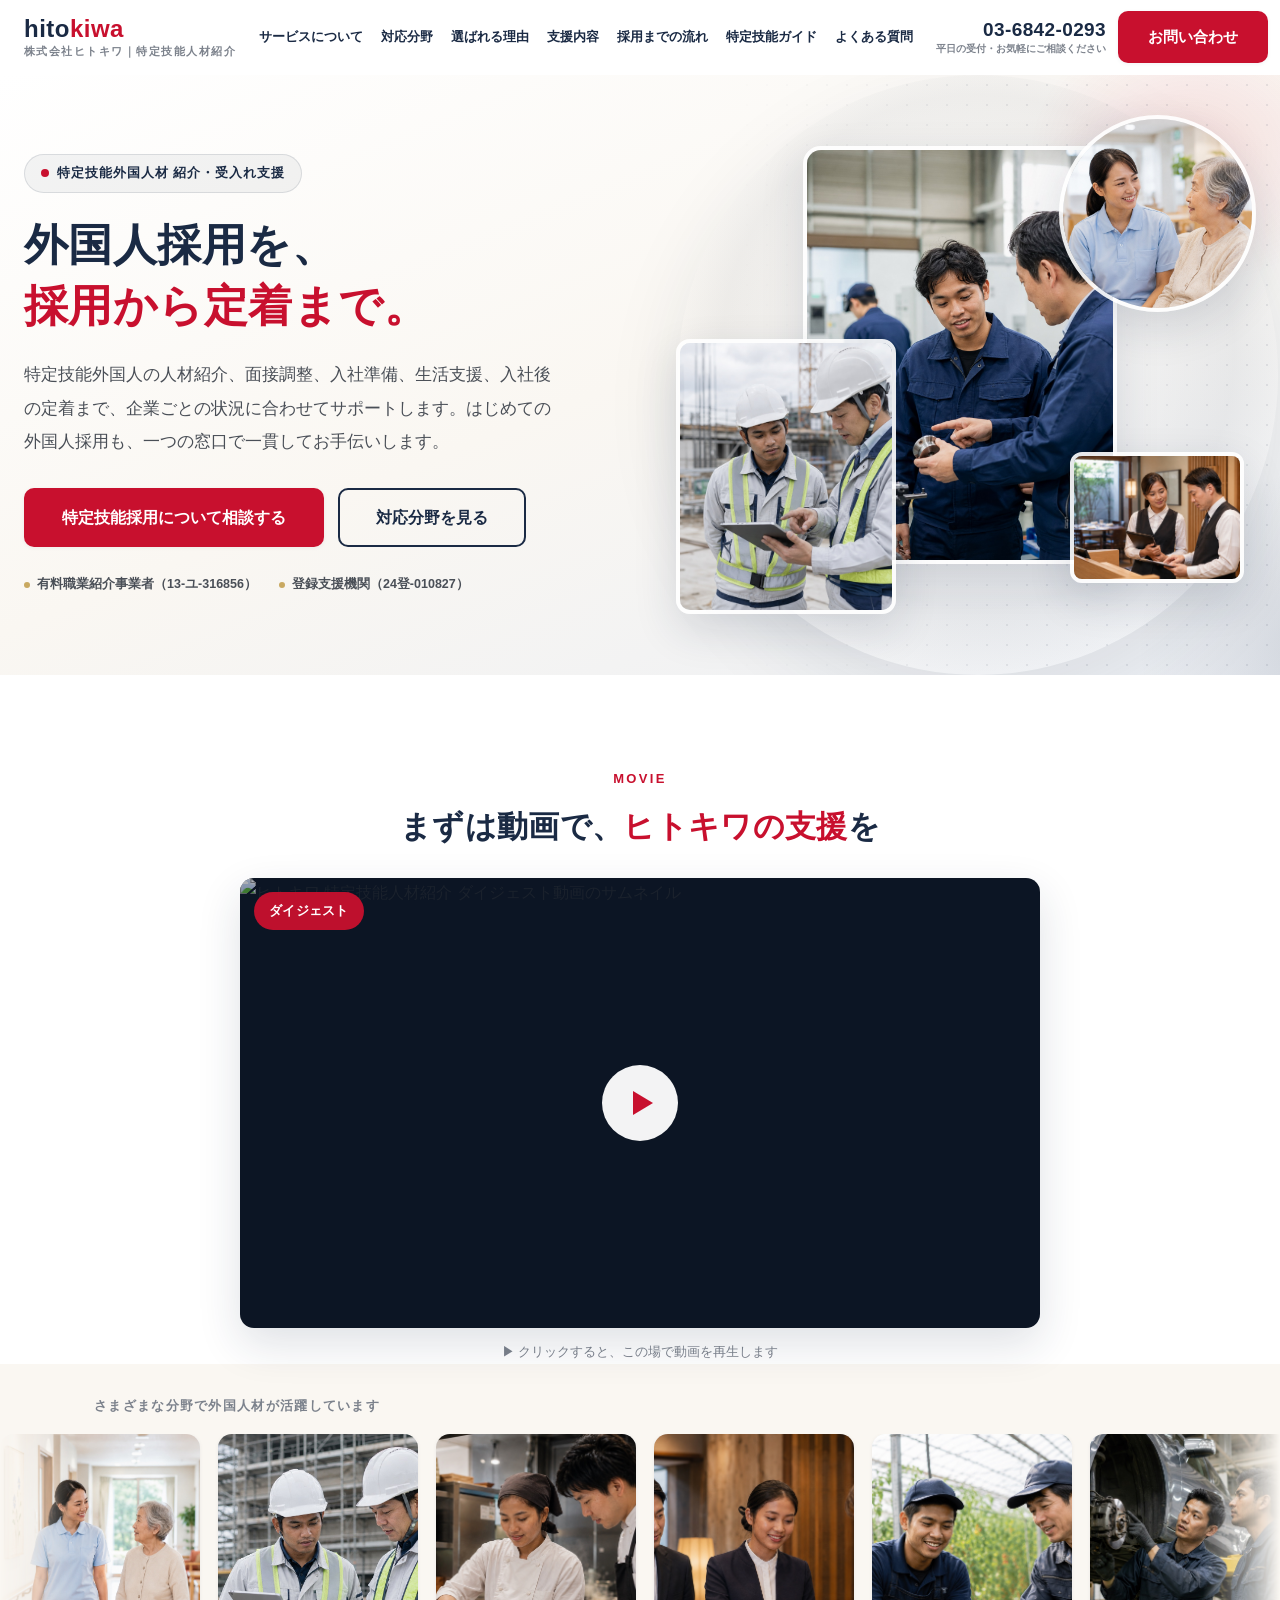
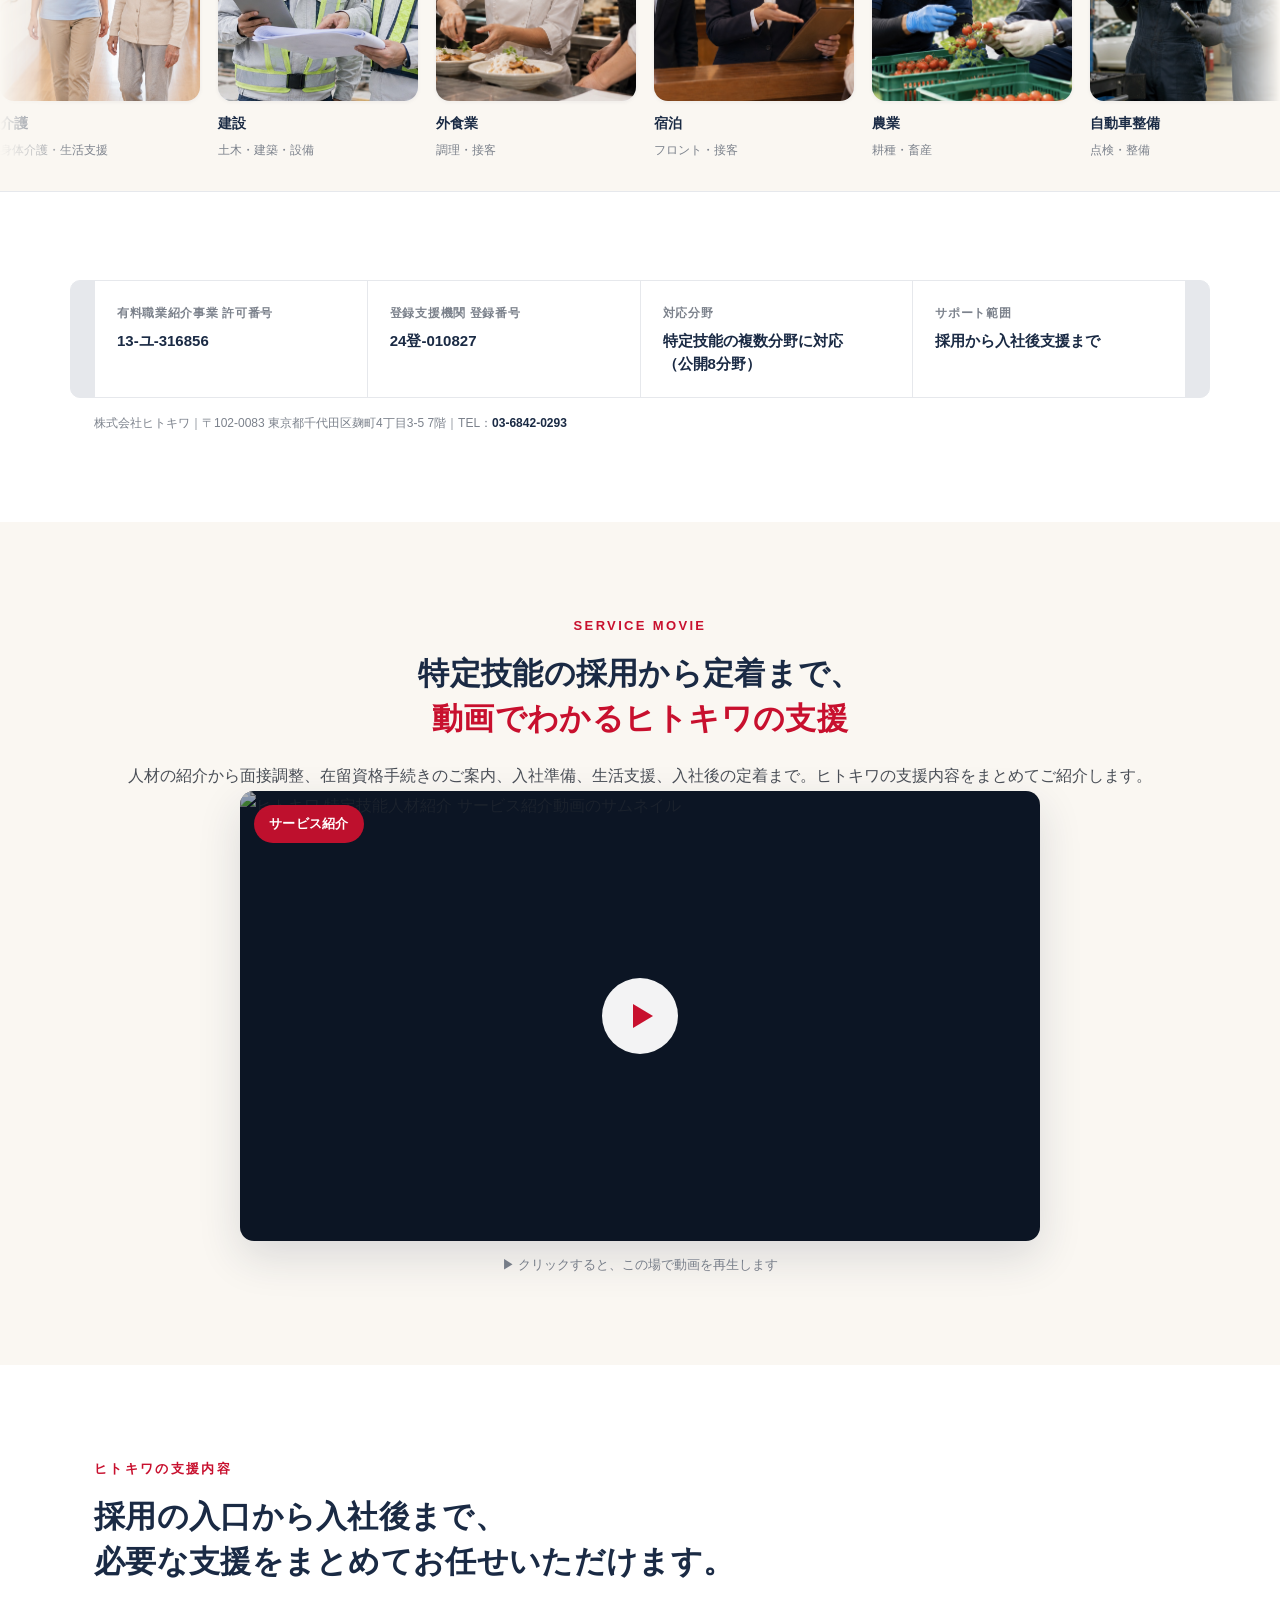
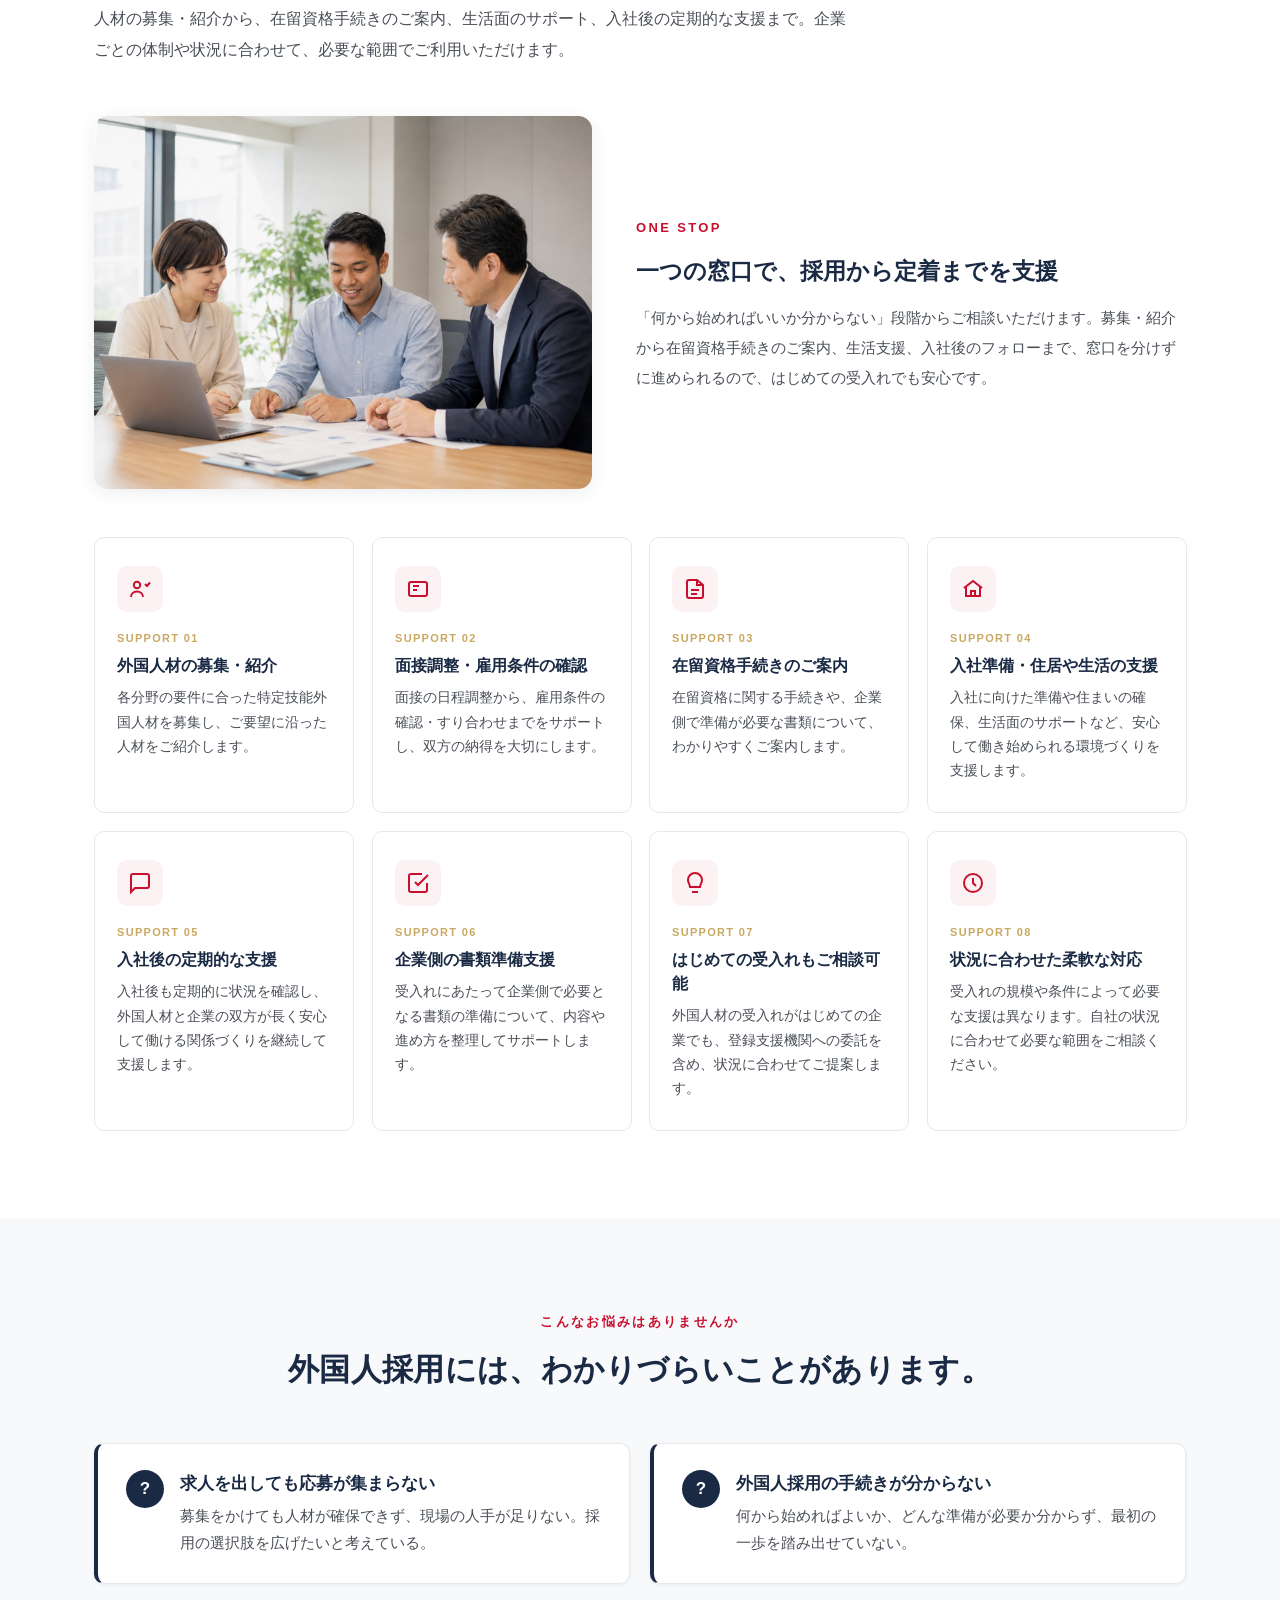
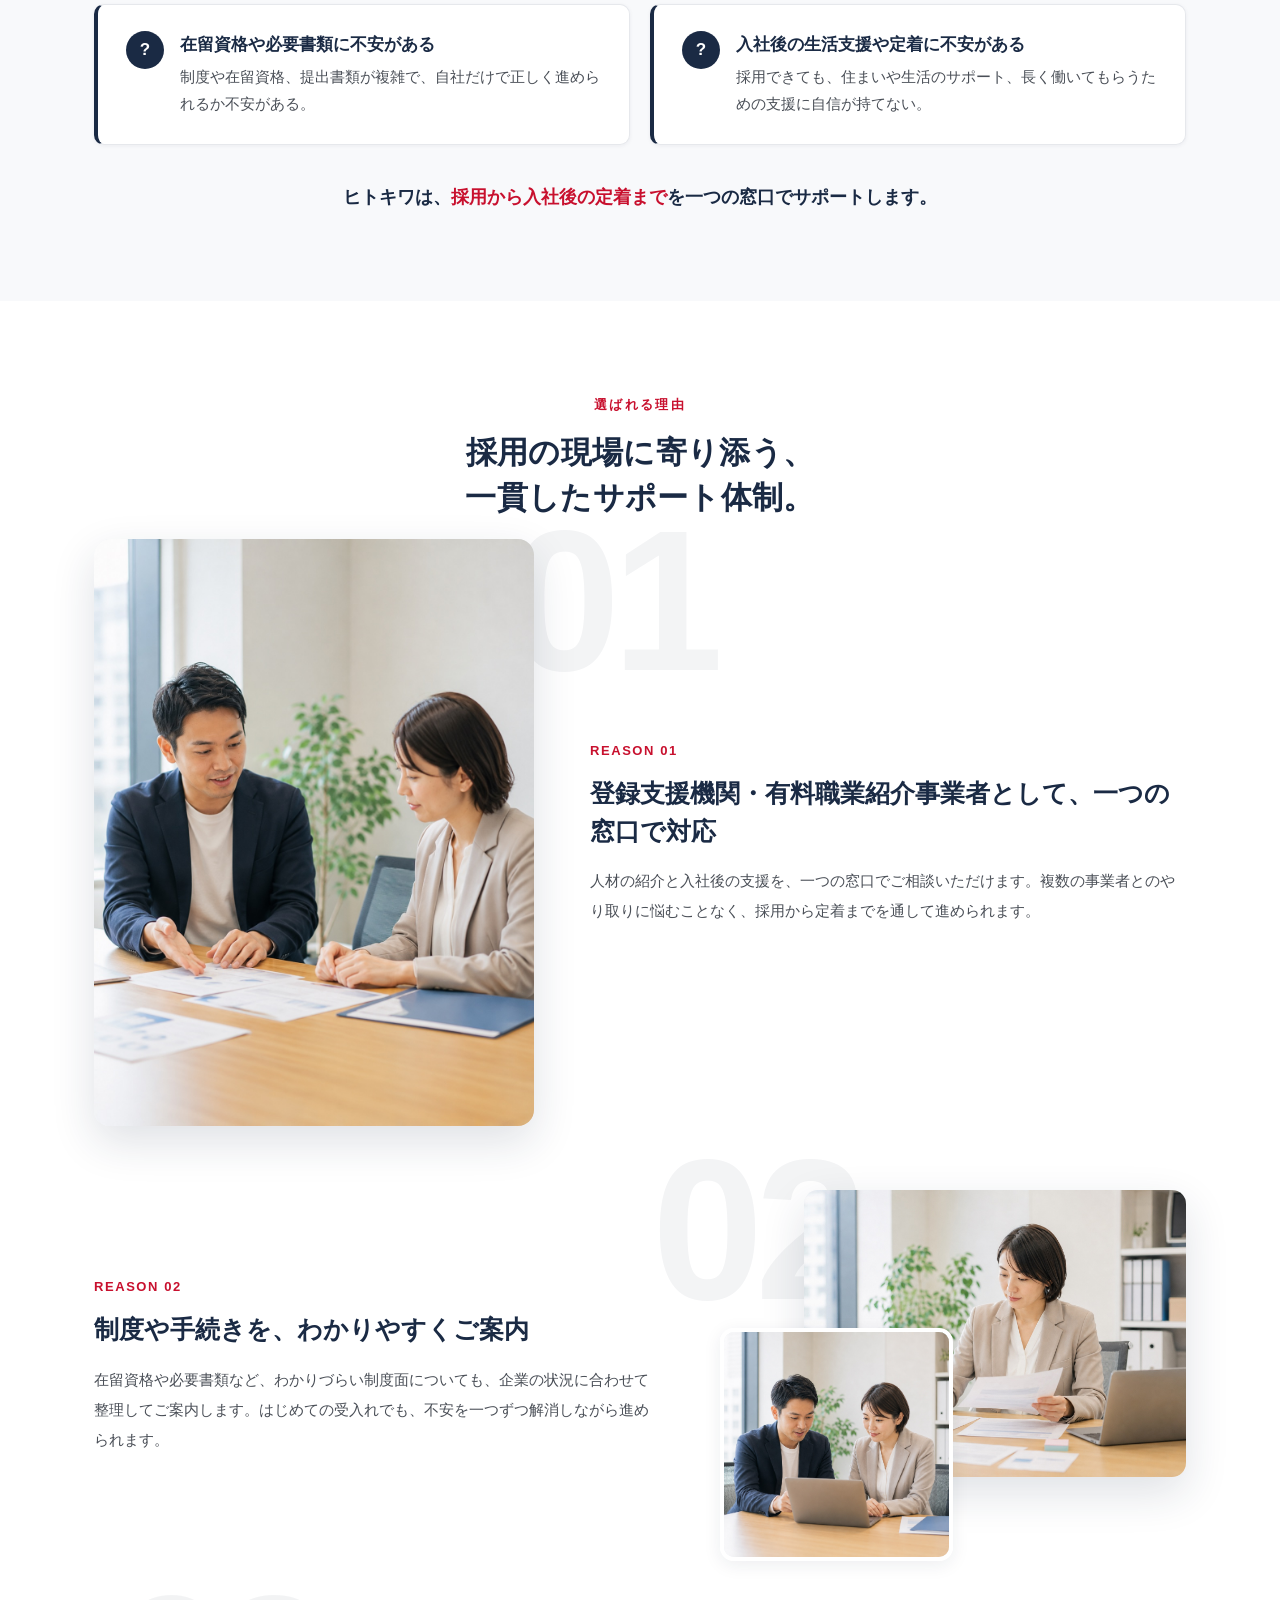
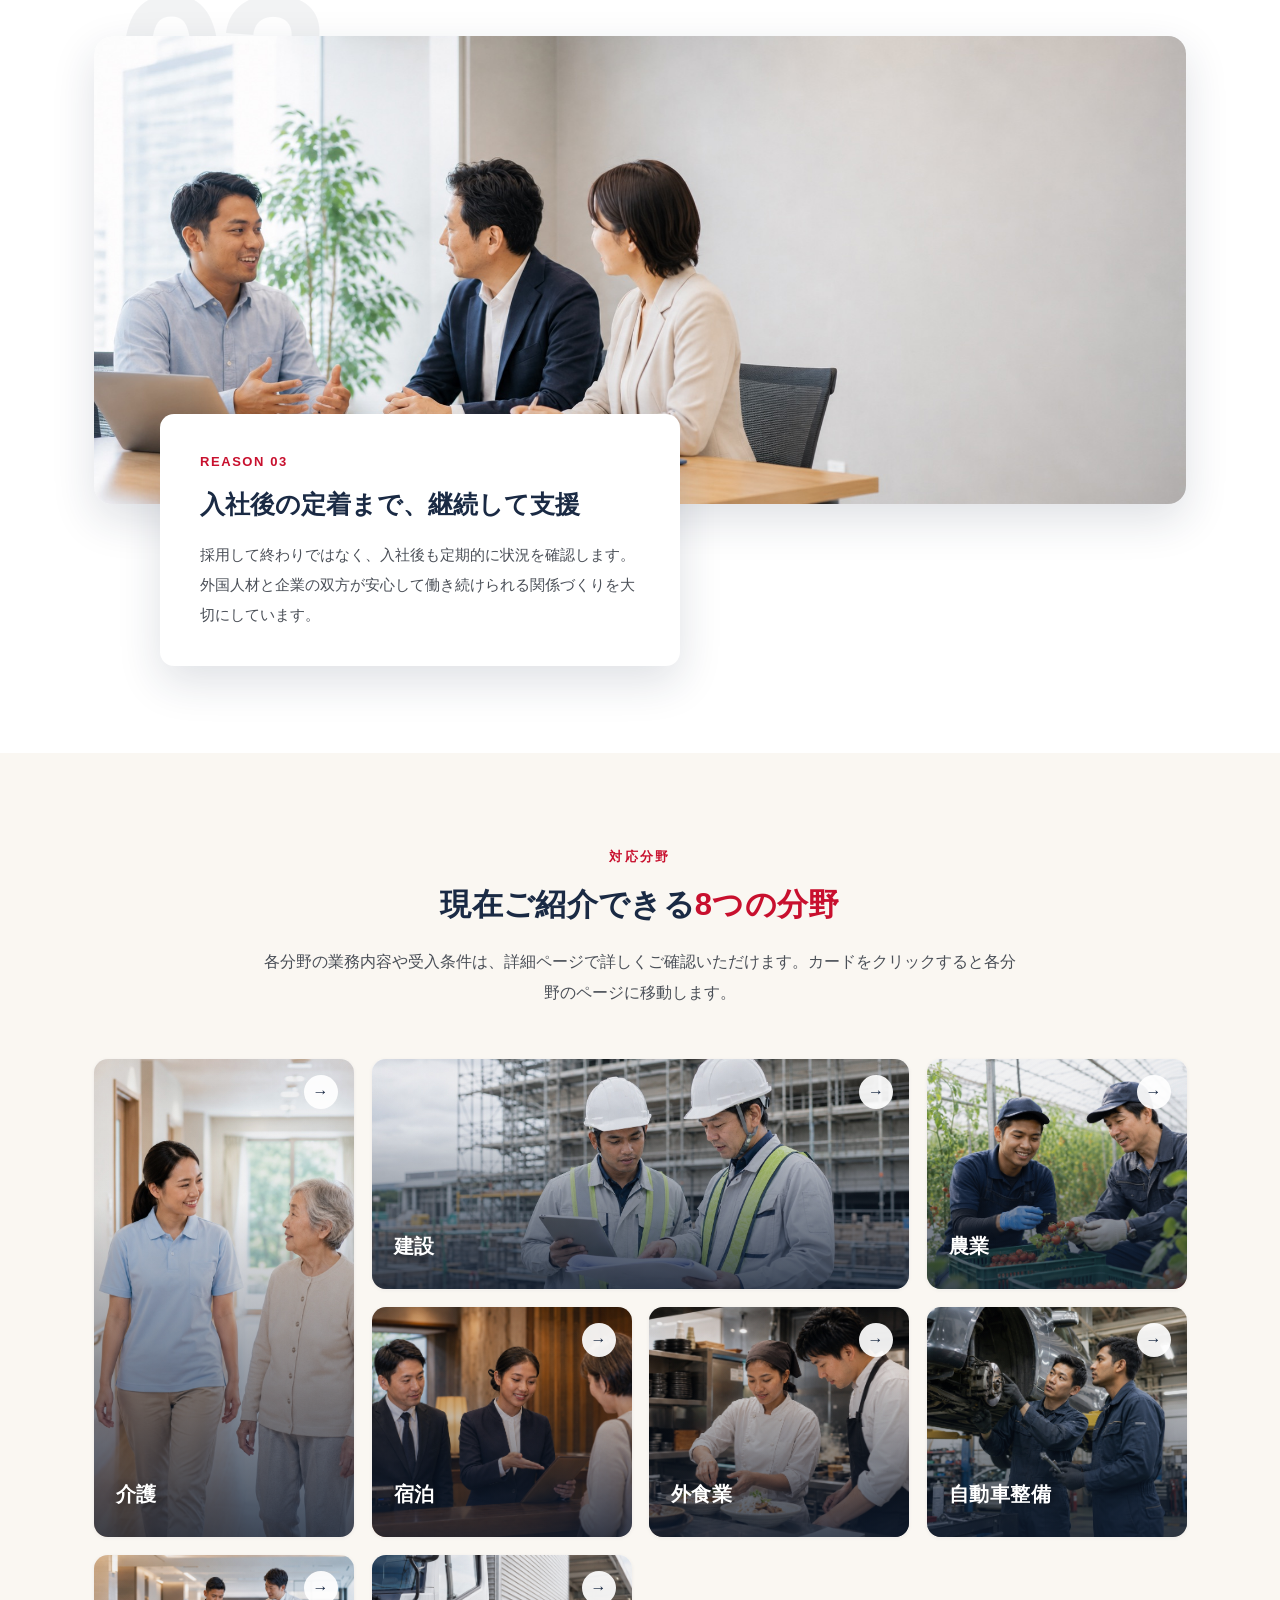
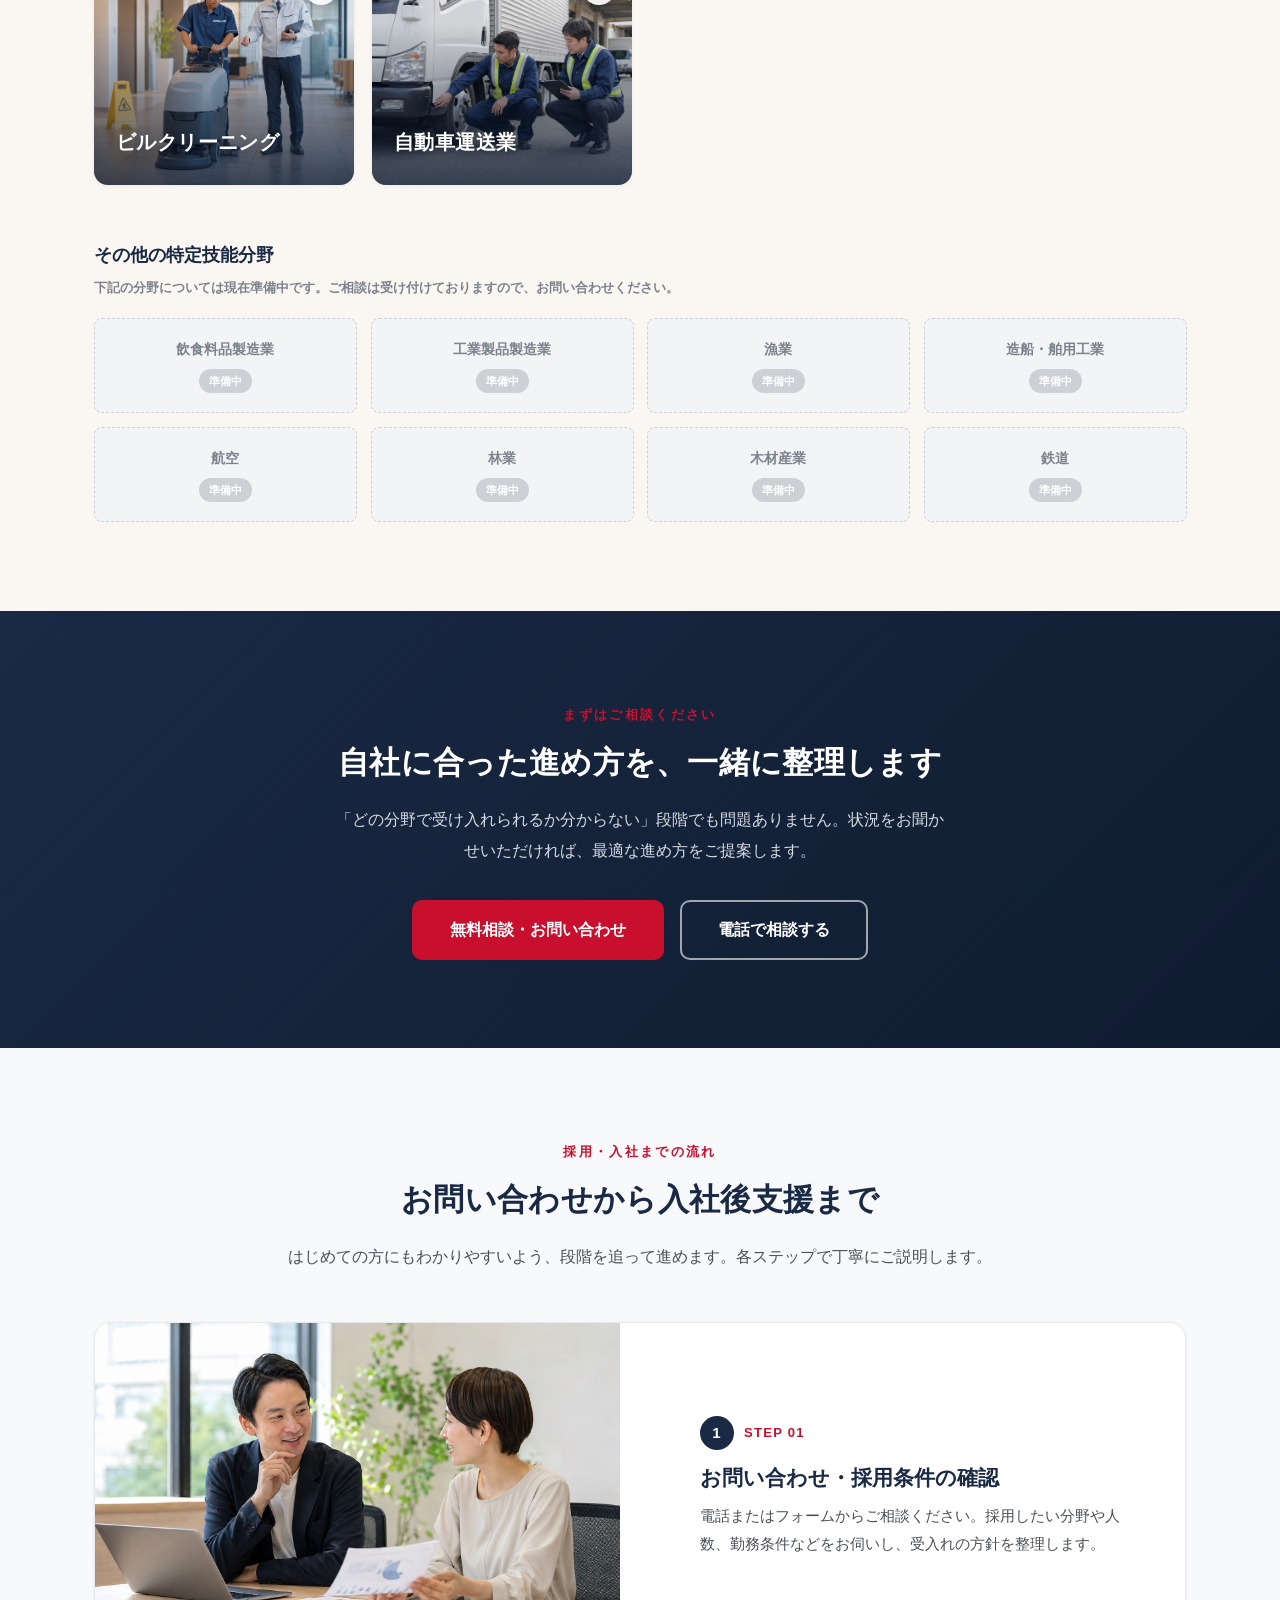
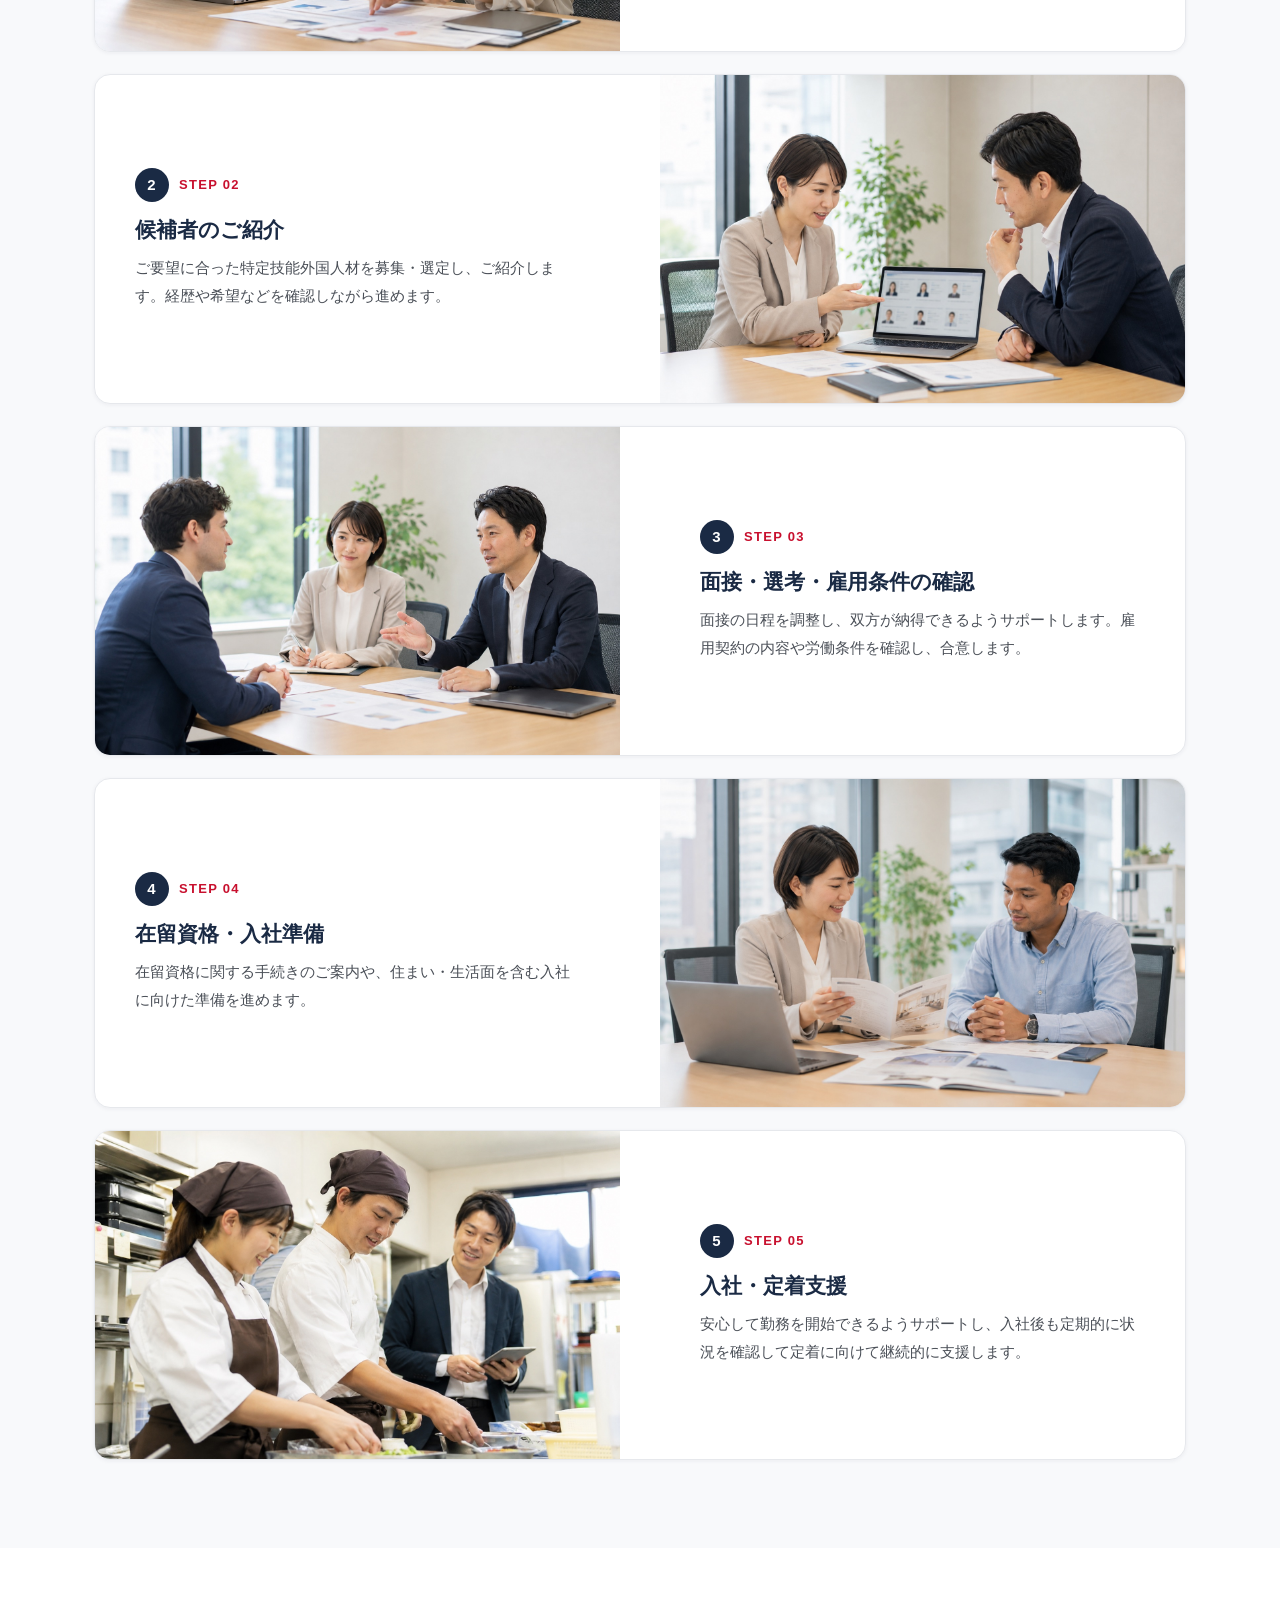
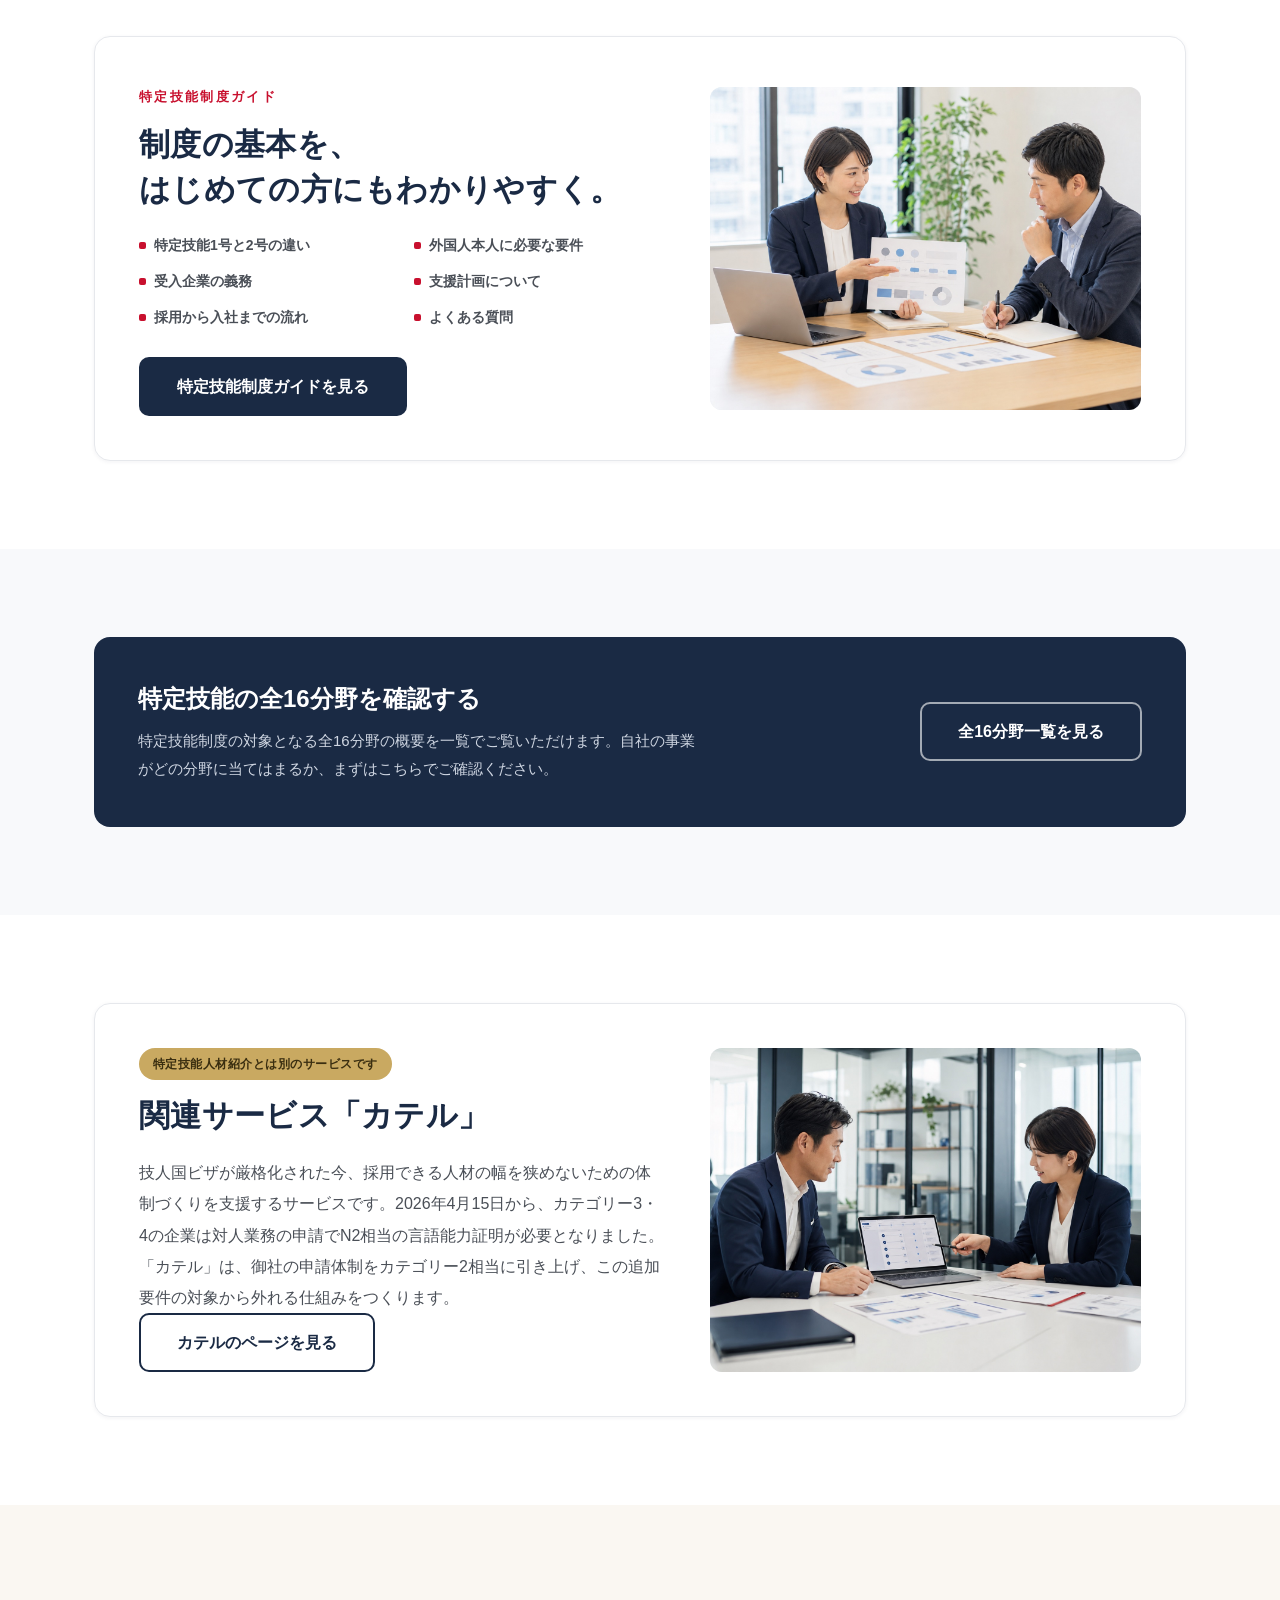
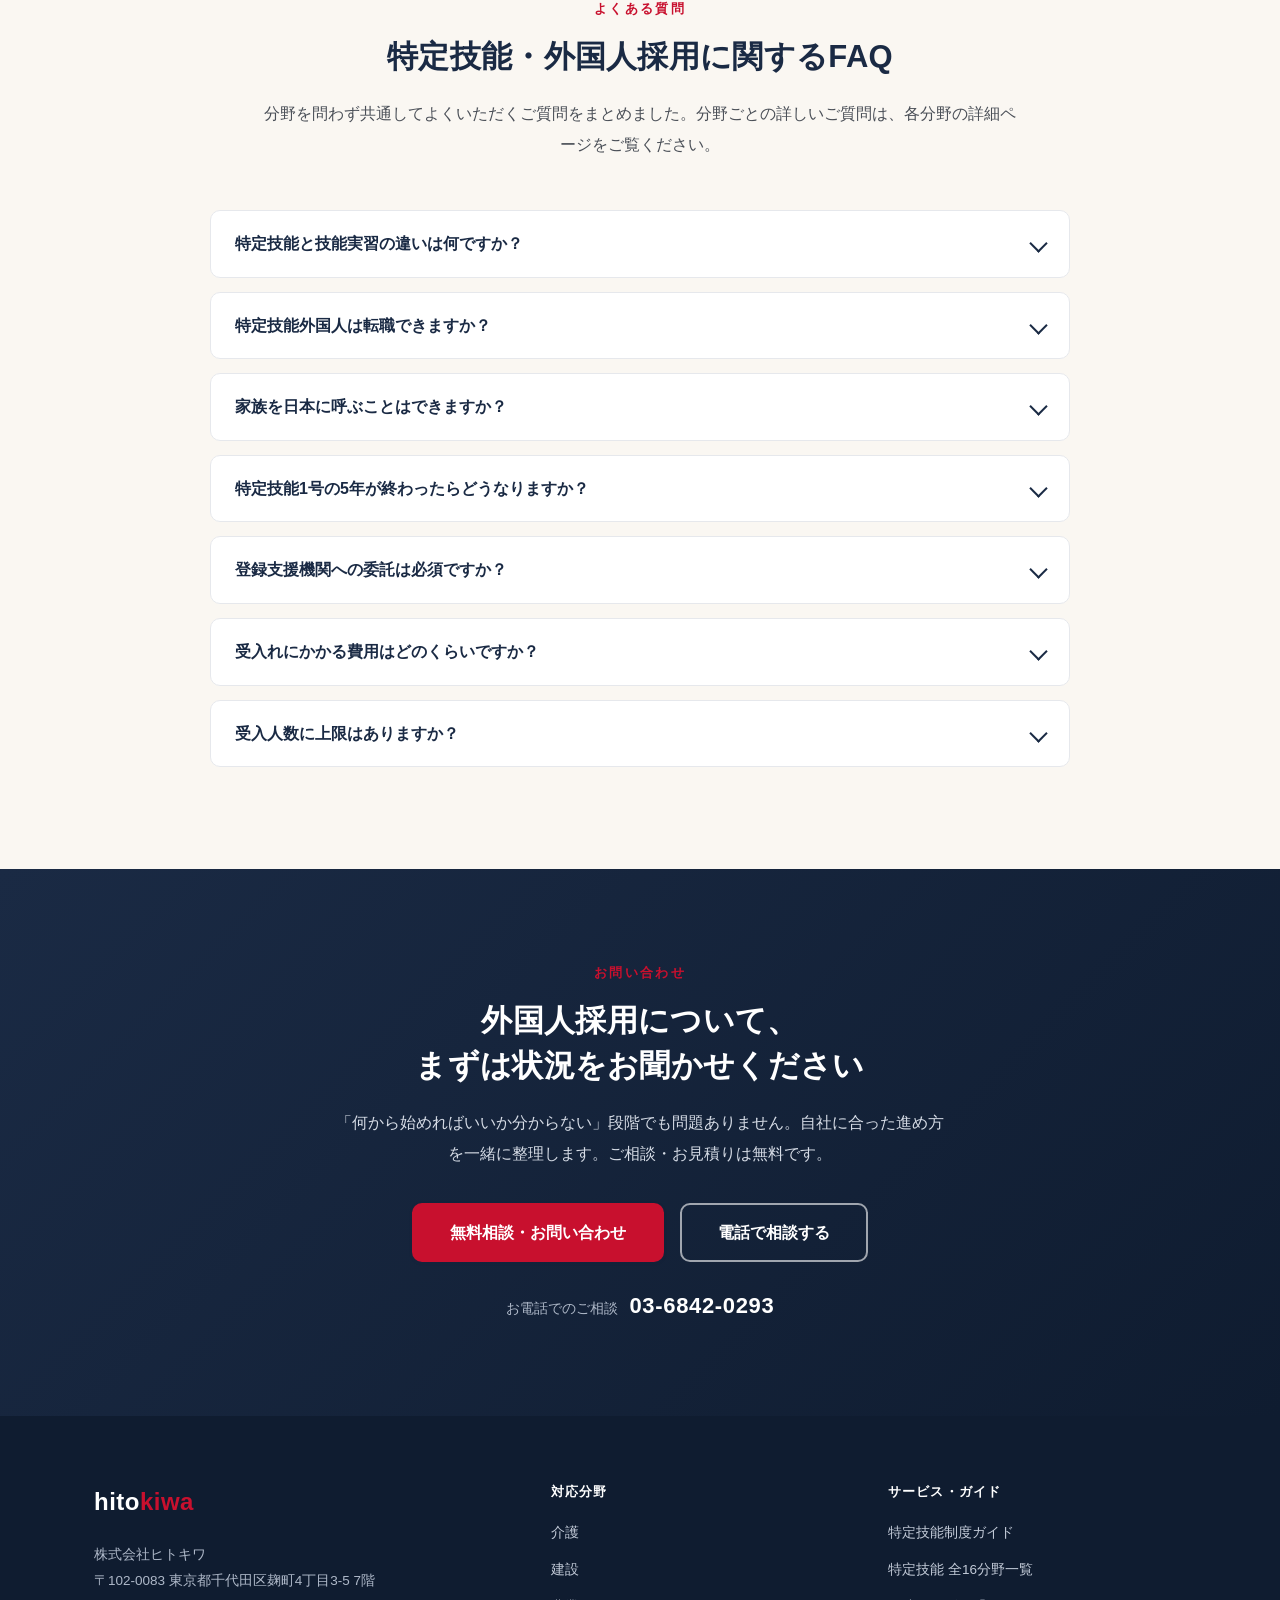
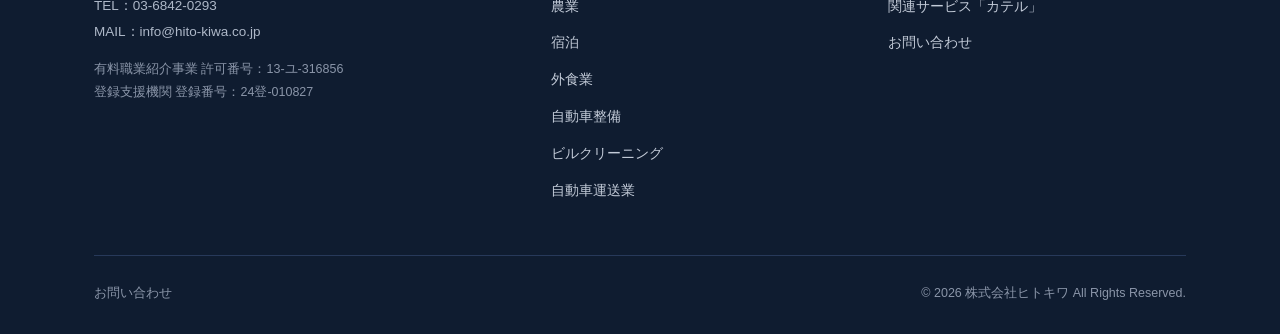
==== commit 1ec2d47c: "本編サービス紹介動画を差し替え（XKA-_MbuZ4c）" ====
--- a/index.html
+++ b/index.html
@@ -178,11 +178,11 @@
     </div>
     <div class="hkv" data-animate>
       <div class="hkv-frame js-video" role="button" tabindex="0"
-           data-embed="https://www.youtube.com/embed/isBOEuzXpgg?rel=0&autoplay=1"
+           data-embed="https://www.youtube.com/embed/XKA-_MbuZ4c?rel=0&autoplay=1"
            data-title="【特定技能】外国人材の採用・受入れ支援｜紹介から定着まで｜株式会社ヒトキワ"
            aria-label="サービス紹介動画を再生する">
         <span class="hkv-badge">サービス紹介</span>
-        <img src="https://i.ytimg.com/vi/isBOEuzXpgg/hqdefault.jpg" alt="ヒトキワ 特定技能人材紹介 サービス紹介動画のサムネイル" loading="lazy" decoding="async" width="480" height="360">
+        <img src="https://i.ytimg.com/vi/XKA-_MbuZ4c/hqdefault.jpg" alt="ヒトキワ 特定技能人材紹介 サービス紹介動画のサムネイル" loading="lazy" decoding="async" width="480" height="360">
         <span class="hkv-play" aria-hidden="true"></span>
       </div>
       <p class="hkv-cap">▶ クリックすると、この場で動画を再生します</p>
--- a/assets/css/common.css
+++ b/assets/css/common.css
@@ -0,0 +1,245 @@
+@charset "UTF-8";
+/* ============================================================
+   株式会社ヒトキワ｜共通スタイル common.css
+   全ページ共通：トークン / ヘッダー / ナビ / ボタン / CTA /
+   パンくず / フッター / 表 / 注意ボックス / FAQ / アニメーション
+   メイン=濃紺 / アクセント=赤（重要箇所のみ）
+============================================================ */
+
+/* ---------- Design tokens ---------- */
+:root{
+  --navy:#1a2a44;
+  --navy-2:#0f1c30;
+  --navy-line:#27395a;
+  --red:#c8102e;
+  --red-2:#9d0a23;
+  --red-soft:#fdf2f3;
+  --ivory:#faf7f2;
+  --gold:#c9a961;
+  --ink:#222831;
+  --gray-700:#4a4f57;
+  --gray-500:#7c828c;
+  --gray-300:#cdd1d6;
+  --gray-200:#e6e8ec;
+  --gray-100:#f3f4f6;
+  --gray-50:#f8f9fb;
+  --white:#fff;
+
+  --shadow-sm:0 1px 4px rgba(26,42,68,.06);
+  --shadow:0 4px 18px rgba(26,42,68,.08);
+  --shadow-lg:0 16px 44px rgba(26,42,68,.14);
+
+  --sans:"Hiragino Kaku Gothic ProN","Hiragino Sans","Noto Sans JP","Yu Gothic Medium","Meiryo",sans-serif;
+
+  --wrap:1140px;
+  --wrap-article:920px;
+  --header-h:74px;
+  --header-h-scrolled:60px;
+  --radius:10px;
+
+  --ease:cubic-bezier(.22,.61,.36,1);
+}
+
+/* ---------- Reset ---------- */
+*{box-sizing:border-box;margin:0;padding:0}
+html{scroll-behavior:smooth;-webkit-text-size-adjust:100%}
+body{
+  background:var(--white);color:var(--ink);font-family:var(--sans);
+  line-height:1.85;font-size:16px;-webkit-font-smoothing:antialiased;
+  text-rendering:optimizeLegibility;overflow-x:hidden;
+}
+img{max-width:100%;height:auto;display:block}
+a{color:inherit;text-decoration:none}
+ul,ol{list-style:none}
+button{font-family:inherit}
+:focus-visible{outline:3px solid var(--gold);outline-offset:2px;border-radius:2px}
+
+/* ---------- Layout helpers ---------- */
+.wrap{max-width:var(--wrap);margin:0 auto;padding:0 24px}
+.section{padding:88px 0}
+.section--tint{background:var(--gray-50)}
+.section--ivory{background:var(--ivory)}
+.section--navy{background:var(--navy);color:#fff}
+.eyebrow{display:inline-block;font-size:13px;font-weight:800;letter-spacing:.18em;color:var(--red);text-transform:uppercase;margin-bottom:14px}
+.section--navy .eyebrow{color:var(--gold)}
+.section-head{max-width:760px;margin-bottom:50px}
+.section-head--center{margin-left:auto;margin-right:auto;text-align:center}
+.section-title{font-size:31px;font-weight:900;color:var(--navy);line-height:1.45;letter-spacing:.01em}
+.section--navy .section-title{color:#fff}
+.section-title .accent{color:var(--red)}
+.section-lead{margin-top:18px;font-size:16px;color:var(--gray-700);line-height:1.95}
+.section--navy .section-lead{color:#d6dce6}
+
+/* ---------- Buttons ---------- */
+.btn{
+  display:inline-flex;align-items:center;justify-content:center;gap:10px;
+  font-weight:800;font-size:15px;line-height:1.2;padding:15px 28px;border-radius:var(--radius);
+  border:2px solid transparent;cursor:pointer;text-align:center;
+  transition:transform .2s var(--ease),background .2s var(--ease),box-shadow .2s var(--ease),color .2s var(--ease);
+}
+.btn:hover{transform:translateY(-2px)}
+.btn:active{transform:translateY(0)}
+.btn--red{background:var(--red);color:#fff;box-shadow:var(--shadow-sm)}
+.btn--red:hover{background:var(--red-2);box-shadow:var(--shadow)}
+.btn--navy{background:var(--navy);color:#fff}
+.btn--navy:hover{background:var(--navy-2)}
+.btn--ghost{background:transparent;color:var(--navy);border-color:var(--navy)}
+.btn--ghost:hover{background:var(--navy);color:#fff}
+.btn--ghost-light{background:transparent;color:#fff;border-color:rgba(255,255,255,.6)}
+.btn--ghost-light:hover{background:#fff;color:var(--navy)}
+.btn--lg{padding:18px 36px;font-size:16px}
+.btn--block{width:100%}
+
+/* ============================================================
+   Header（全ページ共通）
+============================================================ */
+.site-header{
+  position:sticky;top:0;z-index:1000;background:rgba(255,255,255,.92);
+  backdrop-filter:saturate(160%) blur(8px);-webkit-backdrop-filter:saturate(160%) blur(8px);
+  border-bottom:1px solid transparent;transition:box-shadow .28s var(--ease),background .28s var(--ease),border-color .28s var(--ease);
+}
+.site-header.is-scrolled{background:#fff;box-shadow:var(--shadow);border-bottom-color:var(--gray-200)}
+.header-inner{
+  max-width:1280px;margin:0 auto;min-height:var(--header-h);
+  display:flex;align-items:center;gap:14px;padding:8px 24px;
+  transition:min-height .28s var(--ease);
+}
+.site-header.is-scrolled .header-inner{min-height:var(--header-h-scrolled)}
+.brand{display:flex;flex-direction:column;line-height:1;flex:none}
+.brand-logo{font-size:24px;font-weight:900;color:var(--navy);letter-spacing:.02em}
+.brand-logo span{color:var(--red)}
+.brand-sub{font-size:10.5px;font-weight:700;color:var(--gray-500);letter-spacing:.14em;margin-top:5px}
+
+.global-nav{margin-left:auto}
+.global-nav ul{display:flex;align-items:center;gap:0}
+.global-nav a{display:block;padding:8px 9px;font-size:13px;font-weight:700;color:var(--navy);border-radius:6px;transition:color .15s,background .15s;white-space:nowrap}
+.global-nav a:hover{color:var(--red);background:var(--gray-50)}
+
+.header-cta{display:flex;align-items:center;gap:12px;flex:none}
+.header-tel{display:flex;flex-direction:column;line-height:1.1;text-align:right}
+.header-tel .num{font-size:19px;font-weight:900;color:var(--navy);letter-spacing:.02em}
+.header-tel .lbl{font-size:10px;font-weight:600;color:var(--gray-500);margin-top:3px}
+
+.nav-toggle{display:none;width:44px;height:44px;border:1px solid var(--gray-200);background:#fff;border-radius:8px;cursor:pointer;position:relative;flex:none}
+.nav-toggle span,.nav-toggle span::before,.nav-toggle span::after{content:"";position:absolute;left:50%;width:22px;height:2px;background:var(--navy);transform:translateX(-50%);transition:transform .25s var(--ease),opacity .2s;border-radius:2px}
+.nav-toggle span{top:50%;margin-top:-1px}
+.nav-toggle span::before{top:-7px}
+.nav-toggle span::after{top:7px}
+.nav-toggle[aria-expanded="true"] span{background:transparent}
+.nav-toggle[aria-expanded="true"] span::before{transform:translateX(-50%) translateY(7px) rotate(45deg)}
+.nav-toggle[aria-expanded="true"] span::after{transform:translateX(-50%) translateY(-7px) rotate(-45deg)}
+.nav-overlay{position:fixed;inset:0;background:rgba(15,28,48,.5);opacity:0;visibility:hidden;transition:opacity .25s;z-index:1100}
+.nav-overlay.is-open{opacity:1;visibility:visible}
+
+/* ============================================================
+   Breadcrumb（全ページ共通）
+============================================================ */
+.breadcrumb{background:#fff;border-bottom:1px solid var(--gray-200)}
+.breadcrumb-inner{max-width:var(--wrap);margin:0 auto;padding:11px 24px;display:flex;align-items:center;justify-content:space-between;gap:14px;flex-wrap:wrap}
+.crumbs{font-size:13px;color:var(--gray-500);line-height:1.6}
+.crumbs a{color:var(--navy);font-weight:700}
+.crumbs a:hover{color:var(--red)}
+.crumbs .sep{margin:0 8px;color:var(--gray-300)}
+.crumbs .cur{color:var(--gray-700)}
+.back-home{display:inline-flex;align-items:center;gap:6px;font-size:13px;font-weight:800;color:var(--navy);white-space:nowrap}
+.back-home:hover{color:var(--red)}
+
+/* ============================================================
+   Image frame（実画像コンテナ：はみ出しトリミングと角丸を担当）
+============================================================ */
+.ph-frame{position:relative;overflow:hidden;background:#eef1f5;isolation:isolate}
+.ph-frame > img{position:relative;z-index:1;width:100%;height:100%;object-fit:cover;object-position:center}
+/* 画像読み込み失敗時：imgを隠す（背景色のみ表示） */
+.ph-frame > img.img-broken{display:none}
+
+/* ============================================================
+   動画（YouTubeクリック読み込み・全ページ共通）
+============================================================ */
+.hkv{max-width:800px;margin:0 auto}
+.hkv-frame{position:relative;aspect-ratio:16/9;border-radius:14px;overflow:hidden;background:#0c1524;box-shadow:var(--shadow-lg);cursor:pointer}
+.hkv-frame>img{position:absolute;inset:0;width:100%;height:100%;object-fit:cover;opacity:.66}
+.hkv-frame iframe{position:absolute;inset:0;width:100%;height:100%;border:0}
+.hkv-badge{position:absolute;top:14px;left:14px;z-index:2;background:rgba(200,16,46,.95);color:#fff;font-size:13px;font-weight:800;padding:7px 15px;border-radius:24px;letter-spacing:.02em}
+.hkv-play{position:absolute;top:50%;left:50%;transform:translate(-50%,-50%);z-index:2;width:76px;height:76px;border-radius:50%;background:rgba(255,255,255,.95);display:flex;align-items:center;justify-content:center;transition:transform .2s var(--ease)}
+.hkv-frame:hover .hkv-play{transform:translate(-50%,-50%) scale(1.08)}
+.hkv-play::after{content:"";width:0;height:0;border-style:solid;border-width:12px 0 12px 20px;border-color:transparent transparent transparent var(--red);margin-left:5px}
+.hkv-cap{text-align:center;margin-top:12px;font-size:13px;color:var(--gray-500)}
+
+/* ============================================================
+   CTA バンド（全ページ共通）
+============================================================ */
+.cta-band{background:linear-gradient(135deg,var(--navy),var(--navy-2));color:#fff;text-align:center}
+.cta-band .section-title{color:#fff}
+.cta-band p.lead{font-size:16px;color:#d6dce6;max-width:620px;margin:18px auto 34px;line-height:1.95}
+.cta-actions{display:flex;justify-content:center;flex-wrap:wrap;gap:16px}
+.cta-tel{margin-top:24px;font-size:14px;color:#aeb8c8}
+.cta-tel strong{color:#fff;font-size:22px;font-weight:900;letter-spacing:.03em;margin-left:8px}
+
+/* ============================================================
+   Footer（全ページ共通）
+============================================================ */
+.site-footer{background:var(--navy-2);color:#c3cbd8;font-size:14px;padding:64px 0 28px}
+.footer-grid{display:grid;grid-template-columns:1.4fr 1fr 1fr;gap:40px;padding-bottom:40px;border-bottom:1px solid var(--navy-line)}
+.footer-brand .brand-logo{color:#fff;font-size:24px}
+.footer-brand .f-addr{margin-top:18px;line-height:1.9;color:#aeb8c8;font-size:13.5px}
+.footer-brand .f-addr a{color:#aeb8c8}
+.footer-brand .f-addr a:hover{color:#fff}
+.footer-brand .f-license{margin-top:14px;font-size:12.5px;color:#8a95a8;line-height:1.8}
+.footer-col h4{font-size:13px;font-weight:800;color:#fff;letter-spacing:.08em;margin-bottom:16px}
+.footer-col ul li{margin-bottom:11px}
+.footer-col a{color:#c3cbd8;font-size:13.5px;transition:color .15s}
+.footer-col a:hover{color:#fff}
+.footer-bottom{display:flex;justify-content:space-between;align-items:center;gap:16px;flex-wrap:wrap;padding-top:24px}
+.footer-bottom .legal a{color:#8a95a8;font-size:12.5px;margin-right:20px}
+.footer-bottom .legal a:hover{color:#fff}
+.footer-bottom .copy{font-size:12.5px;color:#8a95a8}
+
+/* ============================================================
+   共通アニメーション（フェードアップ / 時間差 / 画像ズーム）
+============================================================ */
+/* JSが有効なときだけ非表示にする（JS無効/失敗時は常に表示） */
+html.js [data-animate]{opacity:0;transform:translateY(28px);transition:opacity .8s var(--ease),transform .8s var(--ease);will-change:opacity,transform}
+html.js [data-animate].is-visible{opacity:1;transform:none}
+html.js [data-animate="zoom"]{opacity:0;transform:scale(1.04)}
+html.js [data-animate="zoom"].is-visible{opacity:1;transform:scale(1)}
+[data-animate].d1{transition-delay:.08s}
+[data-animate].d2{transition-delay:.16s}
+[data-animate].d3{transition-delay:.24s}
+[data-animate].d4{transition-delay:.32s}
+[data-animate].d5{transition-delay:.40s}
+
+/* ============================================================
+   Responsive（共通）
+============================================================ */
+@media (max-width:1200px){
+  .global-nav,.header-tel{display:none}
+  .nav-toggle{display:block}
+  .global-nav{
+    position:fixed;top:0;right:0;width:min(82vw,360px);height:100dvh;background:#fff;margin-left:0;
+    box-shadow:var(--shadow-lg);transform:translateX(100%);transition:transform .3s var(--ease);
+    z-index:1200;padding:84px 24px 32px;overflow-y:auto;
+  }
+  .global-nav.is-open{transform:translateX(0)}
+  .global-nav ul{flex-direction:column;align-items:stretch;gap:2px}
+  .global-nav a{padding:14px 12px;font-size:16px;border-bottom:1px solid var(--gray-100);border-radius:0}
+  .global-nav .nav-mobile-cta{margin-top:20px;display:flex;flex-direction:column;gap:12px}
+  .global-nav .nav-mobile-cta a{border:none;padding:0}
+  .header-cta .btn--red{display:none}
+}
+@media (max-width:680px){
+  .section{padding:60px 0}
+  .wrap{padding:0 18px}
+  .section-title{font-size:24px}
+  .footer-grid{grid-template-columns:1fr}
+  .cta-actions .btn{flex:1 1 100%}
+}
+@media (max-width:400px){
+  .header-inner{gap:12px;padding:8px 16px}
+  .brand-logo{font-size:20px}
+}
+
+@media (prefers-reduced-motion:reduce){
+  html{scroll-behavior:auto}
+  *{transition:none !important;animation:none !important}
+  [data-animate]{opacity:1 !important;transform:none !important}
+}
--- a/assets/css/home.css
+++ b/assets/css/home.css
@@ -0,0 +1,278 @@
+@charset "UTF-8";
+/* ============================================================
+   株式会社ヒトキワ｜トップページ専用 home.css
+   ファーストビュー / 人物ストリップ / 信頼バー / 対応分野モザイク /
+   選ばれる理由(可変) / 採用フロー(画像付き)
+============================================================ */
+
+/* ============================================================
+   ファーストビュー（人物写真を主役に）
+============================================================ */
+/* 背景 = 白→アイボリー→薄グレーの明るいグラデ（3層構造の第1層） */
+.hero{position:relative;background:linear-gradient(158deg,#ffffff 0%,var(--ivory) 50%,#eceff4 100%);color:var(--ink);overflow:hidden}
+/* 第2層：右上=赤／右下=ネイビーの薄いグロー（右側だけ・写真周辺を色づける） */
+.hero::before{content:"";position:absolute;top:-12%;right:-8%;width:62%;height:124%;z-index:0;pointer-events:none;
+  background:
+    radial-gradient(34% 30% at 76% 20%,rgba(200,16,46,.12),transparent 60%),
+    radial-gradient(40% 38% at 94% 86%,rgba(26,42,68,.15),transparent 62%)}
+/* ごく薄いドット（右側だけ・左へフェードアウト） */
+.hero::after{content:"";position:absolute;top:0;right:0;width:44%;height:100%;z-index:0;pointer-events:none;opacity:.55;
+  background-image:radial-gradient(rgba(26,42,68,.16) 1px,transparent 1.5px);background-size:20px 20px;
+  -webkit-mask-image:linear-gradient(90deg,transparent,#000 60%);mask-image:linear-gradient(90deg,transparent,#000 60%)}
+.hero-inner{position:relative;z-index:1;max-width:1280px;margin:0 auto;padding:0 24px;
+  display:grid;grid-template-columns:1.02fr .98fr;gap:48px;align-items:center;min-height:600px}
+.hero-copy{padding:72px 0}
+.hero-tag{display:inline-flex;align-items:center;gap:8px;background:rgba(26,42,68,.05);border:1px solid rgba(26,42,68,.12);
+  color:var(--navy);font-size:12.5px;font-weight:800;letter-spacing:.08em;padding:7px 16px;border-radius:30px;margin-bottom:22px}
+.hero-tag .dot{width:8px;height:8px;border-radius:50%;background:var(--red)}
+.hero h1{font-size:44px;font-weight:900;line-height:1.38;letter-spacing:.01em;margin-bottom:22px;color:var(--navy)}
+.hero h1 .br-accent{color:var(--red)}
+.hero p.lead{font-size:17px;line-height:1.95;color:var(--gray-700);max-width:540px;margin-bottom:30px}
+.hero-actions{display:flex;flex-wrap:wrap;gap:14px;margin-bottom:26px}
+.hero-cred{display:flex;flex-wrap:wrap;gap:10px 22px;font-size:12.5px;color:var(--gray-700);font-weight:600}
+.hero-cred span{display:inline-flex;align-items:center;gap:7px}
+.hero-cred span::before{content:"";width:6px;height:6px;border-radius:50%;background:var(--gold)}
+
+/* 人物写真モザイク（PC） */
+.hero-mosaic{position:relative;height:520px;align-self:center}
+/* 第3層：写真の後ろの大きな半透明の円 */
+.hero-mosaic::before{content:"";position:absolute;left:52%;top:50%;transform:translate(-50%,-50%);
+  width:min(600px,116%);aspect-ratio:1;border-radius:50%;z-index:0;pointer-events:none;
+  background:radial-gradient(circle at 50% 46%,rgba(255,255,255,.9),rgba(26,42,68,.06) 58%,transparent 73%);
+  box-shadow:0 30px 80px rgba(26,42,68,.09)}
+.hero-photo{position:absolute;border-radius:18px;overflow:hidden;box-shadow:var(--shadow-lg);border:4px solid rgba(255,255,255,.9)}
+.hero-photo.p-main{width:54%;aspect-ratio:3/4;left:22%;top:6%;z-index:3}
+.hero-photo.p-tr{width:34%;aspect-ratio:1/1;right:0;top:0;z-index:4;border-radius:50%}
+.hero-photo.p-bl{width:38%;aspect-ratio:4/5;left:0;bottom:4%;z-index:4;border-radius:14px}
+.hero-photo.p-br{width:30%;aspect-ratio:4/3;right:2%;bottom:10%;z-index:5;border-radius:12px}
+.hero-photo .ph-frame{width:100%;height:100%}
+/* 人物の顔が切れないよう object-position を個別調整 */
+.hero-photo.p-main img{object-position:center 28%}
+.hero-photo.p-tr img{object-position:center 25%}
+.hero-photo.p-bl img{object-position:center 22%}
+.hero-photo.p-br img{object-position:center 30%}
+
+/* ============================================================
+   人物・対応職種 横スクロール（マーキー）
+============================================================ */
+.people-strip{background:var(--ivory);border-bottom:1px solid var(--gray-200);padding:30px 0;overflow:hidden}
+.people-strip .strip-label{max-width:var(--wrap);margin:0 auto 16px;padding:0 24px;font-size:13px;font-weight:800;letter-spacing:.1em;color:var(--gray-500)}
+.marquee{position:relative;width:100%;overflow:hidden;-webkit-mask-image:linear-gradient(90deg,transparent,#000 6%,#000 94%,transparent);mask-image:linear-gradient(90deg,transparent,#000 6%,#000 94%,transparent)}
+.marquee-track{display:flex;gap:18px;width:max-content;animation:marquee 38s linear infinite}
+.marquee:hover .marquee-track{animation-play-state:paused}
+@keyframes marquee{from{transform:translateX(0)}to{transform:translateX(-50%)}}
+.person-card{flex:0 0 auto;width:200px}
+.person-card .pic{aspect-ratio:3/4;border-radius:14px;overflow:hidden;box-shadow:var(--shadow-sm)}
+.person-card .pic .ph-frame{width:100%;height:100%}
+.person-card .pic img{object-position:center 22%}
+.person-card .meta{margin-top:10px}
+.person-card .job{font-size:14px;font-weight:800;color:var(--navy)}
+.person-card .sub{font-size:12px;color:var(--gray-500);margin-top:2px}
+/* スマホ：スワイプ可能なスクロール（JS無しでも横並び表示） */
+@media (max-width:680px){
+  .marquee{overflow-x:auto;-webkit-overflow-scrolling:touch;scroll-snap-type:x proximity}
+  .marquee-track{animation:none;gap:14px;padding:0 18px}
+  .person-card{width:150px;scroll-snap-align:start}
+}
+
+/* ============================================================
+   信頼情報バー
+============================================================ */
+.trust{background:#fff}
+.trust-inner{max-width:var(--wrap);margin:0 auto;padding:0 24px;
+  display:grid;grid-template-columns:repeat(4,1fr);gap:1px;background:var(--gray-200);
+  border:1px solid var(--gray-200);border-radius:var(--radius);overflow:hidden}
+.trust-item{background:#fff;padding:22px 22px}
+.trust-item .t-label{font-size:11.5px;font-weight:700;color:var(--gray-500);letter-spacing:.06em;margin-bottom:6px}
+.trust-item .t-value{font-size:15px;font-weight:800;color:var(--navy);line-height:1.5}
+.trust-item .t-value a{color:var(--navy)}
+.trust-note{max-width:var(--wrap);margin:14px auto 0;padding:0 24px;font-size:12px;color:var(--gray-500)}
+
+/* ============================================================
+   サービス概要 / 支援内容カード
+============================================================ */
+.support-grid{display:grid;grid-template-columns:repeat(4,1fr);gap:18px}
+.support-card{background:#fff;border:1px solid var(--gray-200);border-radius:var(--radius);padding:28px 22px;transition:transform .25s var(--ease),box-shadow .25s var(--ease),border-color .25s var(--ease)}
+.support-card:hover{transform:translateY(-4px);box-shadow:var(--shadow);border-color:var(--gray-300)}
+.support-card .ico-wrap{width:46px;height:46px;border-radius:10px;background:var(--red-soft);color:var(--red);display:flex;align-items:center;justify-content:center;margin-bottom:16px}
+.support-card .ico-wrap svg{width:24px;height:24px}
+.support-card .step{font-size:11px;font-weight:800;color:var(--gold);letter-spacing:.12em;margin-bottom:6px}
+.support-card h3{font-size:16px;font-weight:800;color:var(--navy);margin-bottom:8px;line-height:1.5}
+.support-card p{font-size:13.5px;color:var(--gray-700);line-height:1.8}
+
+.support-feature{display:grid;grid-template-columns:.95fr 1.05fr;gap:44px;align-items:center;margin-bottom:8px}
+.support-feature .sf-media{position:relative;aspect-ratio:4/3;border-radius:14px;overflow:hidden;box-shadow:var(--shadow)}
+.support-feature .sf-media .ph-frame{width:100%;height:100%}
+
+/* ============================================================
+   企業の課題
+============================================================ */
+.problem-grid{display:grid;grid-template-columns:repeat(2,1fr);gap:20px}
+.problem-card{background:#fff;border:1px solid var(--gray-200);border-left:4px solid var(--navy);border-radius:var(--radius);padding:26px 28px;box-shadow:var(--shadow-sm);display:flex;gap:16px;align-items:flex-start}
+.problem-card .q{flex:none;width:38px;height:38px;border-radius:50%;background:var(--navy);color:#fff;display:flex;align-items:center;justify-content:center;font-weight:900;font-size:17px}
+.problem-card h3{font-size:17px;font-weight:800;color:var(--navy);line-height:1.6;margin-bottom:6px}
+.problem-card p{font-size:14.5px;color:var(--gray-700);line-height:1.85}
+.problem-bridge{margin-top:36px;text-align:center;font-size:18px;font-weight:800;color:var(--navy);line-height:1.8}
+.problem-bridge .accent{color:var(--red)}
+
+/* ============================================================
+   選ばれる理由（3パターン可変レイアウト）
+============================================================ */
+.reasons{display:flex;flex-direction:column;gap:96px}
+.reason{position:relative}
+.reason .ghost-num{position:absolute;font-size:200px;font-weight:900;line-height:1;color:var(--navy);opacity:.05;z-index:0;letter-spacing:-.04em;pointer-events:none}
+
+/* REASON 01 : 左に縦長写真（はみ出す）＋右に大見出し */
+.reason--01{display:grid;grid-template-columns:.85fr 1.15fr;gap:56px;align-items:center}
+.reason--01 .ghost-num{left:38%;top:-70px}
+.reason--01 .r-media{position:relative;aspect-ratio:3/4;border-radius:16px;overflow:hidden;box-shadow:var(--shadow-lg);margin-top:-32px;margin-bottom:-32px}
+.reason--01 .r-media .ph-frame{width:100%;height:100%}
+.reason--01 .r-text{position:relative;z-index:1}
+
+/* REASON 02 : 左に文章＋右に写真（背後に補助写真を重ねる） */
+.reason--02{display:grid;grid-template-columns:1.1fr .9fr;gap:56px;align-items:center}
+.reason--02 .ghost-num{right:30%;top:-60px}
+.reason--02 .r-stack{position:relative;aspect-ratio:4/3}
+.reason--02 .r-stack .r-main{position:absolute;width:82%;aspect-ratio:4/3;right:0;top:0;border-radius:14px;overflow:hidden;box-shadow:var(--shadow-lg);z-index:2}
+.reason--02 .r-stack .r-sub{position:absolute;width:50%;aspect-ratio:1/1;left:0;bottom:-6%;border-radius:14px;overflow:hidden;box-shadow:var(--shadow);z-index:3;border:4px solid #fff}
+.reason--02 .r-stack .ph-frame{width:100%;height:100%}
+
+/* REASON 03 : 横長写真の上に白い文章ボックスを重ねる */
+.reason--03{position:relative}
+.reason--03 .ghost-num{left:2%;top:-70px}
+.reason--03 .r-banner{position:relative;aspect-ratio:21/9;border-radius:18px;overflow:hidden;box-shadow:var(--shadow-lg)}
+.reason--03 .r-banner .ph-frame{width:100%;height:100%}
+.reason--03 .r-box{position:relative;z-index:2;background:#fff;box-shadow:var(--shadow-lg);border-radius:14px;padding:36px 40px;max-width:520px;margin:-90px 0 0 6%}
+
+.reason .num{font-size:13px;font-weight:900;color:var(--red);letter-spacing:.12em;margin-bottom:12px}
+.reason h3{font-size:25px;font-weight:900;color:var(--navy);line-height:1.5;margin-bottom:16px}
+.reason p{font-size:15px;color:var(--gray-700);line-height:2}
+
+/* ============================================================
+   対応分野（モザイク：大小・横長を混在）
+============================================================ */
+.fields-mosaic{display:grid;grid-template-columns:repeat(4,1fr);grid-auto-rows:230px;gap:18px}
+.fcard{position:relative;border-radius:14px;overflow:hidden;box-shadow:var(--shadow-sm);transition:transform .25s var(--ease),box-shadow .25s var(--ease)}
+.fcard:hover{transform:translateY(-4px);box-shadow:var(--shadow-lg)}
+.fcard:focus-within{box-shadow:var(--shadow-lg)}
+.fcard .ph-frame{position:absolute;inset:0;width:100%;height:100%}
+.fcard .ph-frame > img{transition:transform .5s var(--ease);object-position:center 30%}
+.fcard:hover .ph-frame > img{transform:scale(1.06)}
+.fcard .scrim{position:absolute;inset:0;z-index:2;background:linear-gradient(180deg,rgba(15,28,48,.05) 30%,rgba(15,28,48,.78) 100%)}
+.fcard .fbody{position:absolute;left:0;right:0;bottom:0;z-index:3;padding:20px 22px;color:#fff}
+.fcard .fname{font-size:20px;font-weight:900;letter-spacing:.02em;text-shadow:0 1px 8px rgba(0,0,0,.3)}
+.fcard .fdesc{font-size:12.5px;color:#e8edf4;line-height:1.7;margin-top:4px;max-height:0;opacity:0;overflow:hidden;transition:max-height .3s var(--ease),opacity .3s var(--ease),margin .3s var(--ease)}
+.fcard:hover .fdesc,.fcard:focus-within .fdesc{max-height:80px;opacity:1;margin-top:6px}
+.fcard .farrow{position:absolute;top:16px;right:16px;z-index:3;width:34px;height:34px;border-radius:50%;background:rgba(255,255,255,.92);color:var(--navy);display:flex;align-items:center;justify-content:center;font-size:16px;transition:transform .25s var(--ease),background .25s}
+.fcard:hover .farrow{transform:translateX(4px);background:var(--red);color:#fff}
+.fcard .stretched{position:absolute;inset:0;z-index:4}
+/* サイズ変化：先頭2枚を大きく、一部を横長に */
+.fcard.big{grid-row:span 2}
+.fcard.wide{grid-column:span 2}
+
+/* 準備中 */
+.prep-heading{margin-top:54px;margin-bottom:18px;font-size:18px;font-weight:800;color:var(--navy)}
+.prep-heading small{display:block;font-size:13px;font-weight:600;color:var(--gray-500);margin-top:4px}
+.fields-prep{display:grid;grid-template-columns:repeat(4,1fr);gap:14px}
+.prep-card{background:var(--gray-100);border:1px dashed var(--gray-300);border-radius:8px;padding:18px 16px;text-align:center;cursor:not-allowed}
+.prep-card .name{font-size:14px;font-weight:800;color:var(--gray-500)}
+.prep-card .tag{display:inline-block;margin-top:6px;font-size:11px;font-weight:700;color:#fff;background:var(--gray-300);padding:2px 10px;border-radius:20px}
+
+/* ============================================================
+   採用フロー（画像付き・交互配置）
+============================================================ */
+.flow{display:flex;flex-direction:column;gap:22px}
+.flow-step{display:grid;grid-template-columns:1fr 1fr;gap:40px;align-items:center;background:#fff;border:1px solid var(--gray-200);border-radius:16px;overflow:hidden;box-shadow:var(--shadow-sm)}
+.flow-step:nth-child(even) .flow-media{order:2}
+.flow-media{position:relative;aspect-ratio:16/10;min-height:240px}
+.flow-media .ph-frame{position:absolute;inset:0;width:100%;height:100%}
+.flow-text{padding:36px 40px}
+.flow-step .stepno{display:inline-flex;align-items:center;gap:10px;font-size:13px;font-weight:900;color:var(--red);letter-spacing:.1em;margin-bottom:12px}
+.flow-step .stepno b{width:34px;height:34px;border-radius:50%;background:var(--navy);color:#fff;display:flex;align-items:center;justify-content:center;font-size:15px}
+.flow-text h3{font-size:21px;font-weight:900;color:var(--navy);margin-bottom:10px;line-height:1.5}
+.flow-text p{font-size:14.5px;color:var(--gray-700);line-height:1.9}
+
+/* ============================================================
+   制度ガイド / カテル promo
+============================================================ */
+.promo{display:grid;grid-template-columns:1.1fr .9fr;gap:44px;align-items:center;background:#fff;border:1px solid var(--gray-200);border-radius:16px;padding:44px;box-shadow:var(--shadow-sm)}
+.promo .promo-list{display:grid;grid-template-columns:1fr 1fr;gap:10px 24px;margin:20px 0 26px}
+.promo .promo-list li{font-size:14px;color:var(--gray-700);font-weight:600;display:flex;gap:8px;align-items:baseline}
+.promo .promo-list li::before{content:"";flex:none;width:7px;height:7px;border-radius:2px;background:var(--red);transform:translateY(-1px)}
+.promo-media{position:relative;aspect-ratio:4/3;border-radius:12px;overflow:hidden}
+.promo-media .ph-frame{width:100%;height:100%}
+.kateru-note{display:inline-flex;align-items:center;gap:8px;background:var(--gold);color:#3a2e10;font-size:12px;font-weight:800;padding:5px 14px;border-radius:20px;margin-bottom:14px;letter-spacing:.04em}
+
+.fields16-banner{background:var(--navy);color:#fff;border-radius:16px;padding:44px;display:flex;align-items:center;justify-content:space-between;gap:32px;flex-wrap:wrap}
+.fields16-banner h3{font-size:24px;font-weight:900;line-height:1.5}
+.fields16-banner p{font-size:15px;color:#cfd6e2;margin-top:10px;max-width:560px}
+
+/* ============================================================
+   FAQ
+============================================================ */
+.faq{max-width:860px;margin:0 auto}
+.faq-item{background:#fff;border:1px solid var(--gray-200);border-radius:var(--radius);margin-bottom:14px;overflow:hidden}
+.faq-item[open]{box-shadow:var(--shadow-sm);border-color:var(--gray-300)}
+.faq-item summary{list-style:none;cursor:pointer;padding:20px 56px 20px 24px;position:relative;font-size:16px;font-weight:800;color:var(--navy);line-height:1.6}
+.faq-item summary::-webkit-details-marker{display:none}
+.faq-item summary::after{content:"";position:absolute;right:24px;top:26px;width:11px;height:11px;border-right:2px solid var(--navy);border-bottom:2px solid var(--navy);transform:rotate(45deg);transition:transform .25s var(--ease)}
+.faq-item[open] summary::after{transform:rotate(-135deg)}
+.faq-body{padding:0 24px 22px;font-size:14.5px;color:var(--gray-700);line-height:1.95}
+
+.final-tel{margin-top:24px;font-size:14px;color:#aeb8c8}
+.final-tel strong{color:#fff;font-size:22px;font-weight:900;letter-spacing:.03em;margin-left:8px}
+
+/* ============================================================
+   Responsive（home）
+============================================================ */
+@media (max-width:1080px){
+  .support-grid{grid-template-columns:repeat(2,1fr)}
+  .fields-mosaic{grid-template-columns:repeat(2,1fr);grid-auto-rows:200px}
+  .fcard.wide{grid-column:span 2}
+  .fcard.big{grid-row:span 1}
+  .fields-prep{grid-template-columns:repeat(4,1fr)}
+  .trust-inner{grid-template-columns:repeat(2,1fr)}
+}
+@media (max-width:860px){
+  .hero-inner{grid-template-columns:1fr;min-height:0}
+  .hero-copy{padding:44px 0 8px}
+  .hero-mosaic{height:380px;margin-bottom:40px}
+  /* 装飾を控えめに：グローは弱く、円は写真中心へ */
+  .hero::before{width:88%;opacity:.85}
+  .hero-mosaic::before{width:min(440px,96%)}
+  .reason--01,.reason--02{grid-template-columns:1fr;gap:28px}
+  .reason--01 .r-media{margin:0;max-width:420px}
+  .reason--01 .ghost-num,.reason--02 .ghost-num,.reason--03 .ghost-num{font-size:130px;top:-40px}
+  .reason--02 .r-stack{order:-1;max-width:460px}
+  .reason--03 .r-box{margin:-60px auto 0;max-width:90%}
+  .reasons{gap:64px}
+  .flow-step{grid-template-columns:1fr}
+  .flow-step:nth-child(even) .flow-media{order:0}
+  .promo{grid-template-columns:1fr;padding:32px 28px}
+  .promo .promo-media{order:-1}
+  .support-feature{grid-template-columns:1fr;gap:24px}
+  .support-feature .sf-media{order:-1}
+}
+@media (max-width:680px){
+  .hero h1{font-size:30px}
+  .hero p.lead{font-size:15.5px}
+  .hero-actions .btn{flex:1 1 100%}
+  .hero-mosaic{height:320px}
+  /* スマホ：ドットは非表示、文章と写真の視認性を優先 */
+  .hero::after{display:none}
+  .problem-grid{grid-template-columns:1fr}
+  .support-grid{grid-template-columns:1fr}
+  .fields-mosaic{grid-template-columns:1fr;grid-auto-rows:200px}
+  .fcard.wide{grid-column:span 1}
+  .fcard .fdesc{max-height:80px;opacity:1;margin-top:6px}
+  .fields-prep{grid-template-columns:repeat(2,1fr)}
+  .trust-inner{grid-template-columns:1fr}
+  .promo .promo-list{grid-template-columns:1fr}
+  .fields16-banner{padding:32px 24px;flex-direction:column;align-items:flex-start}
+  .flow-text{padding:26px 24px}
+  .reason h3{font-size:20px}
+  .reason--03 .r-box{padding:26px 24px}
+}
+@media (max-width:400px){
+  .hero-mosaic{height:280px}
+}
